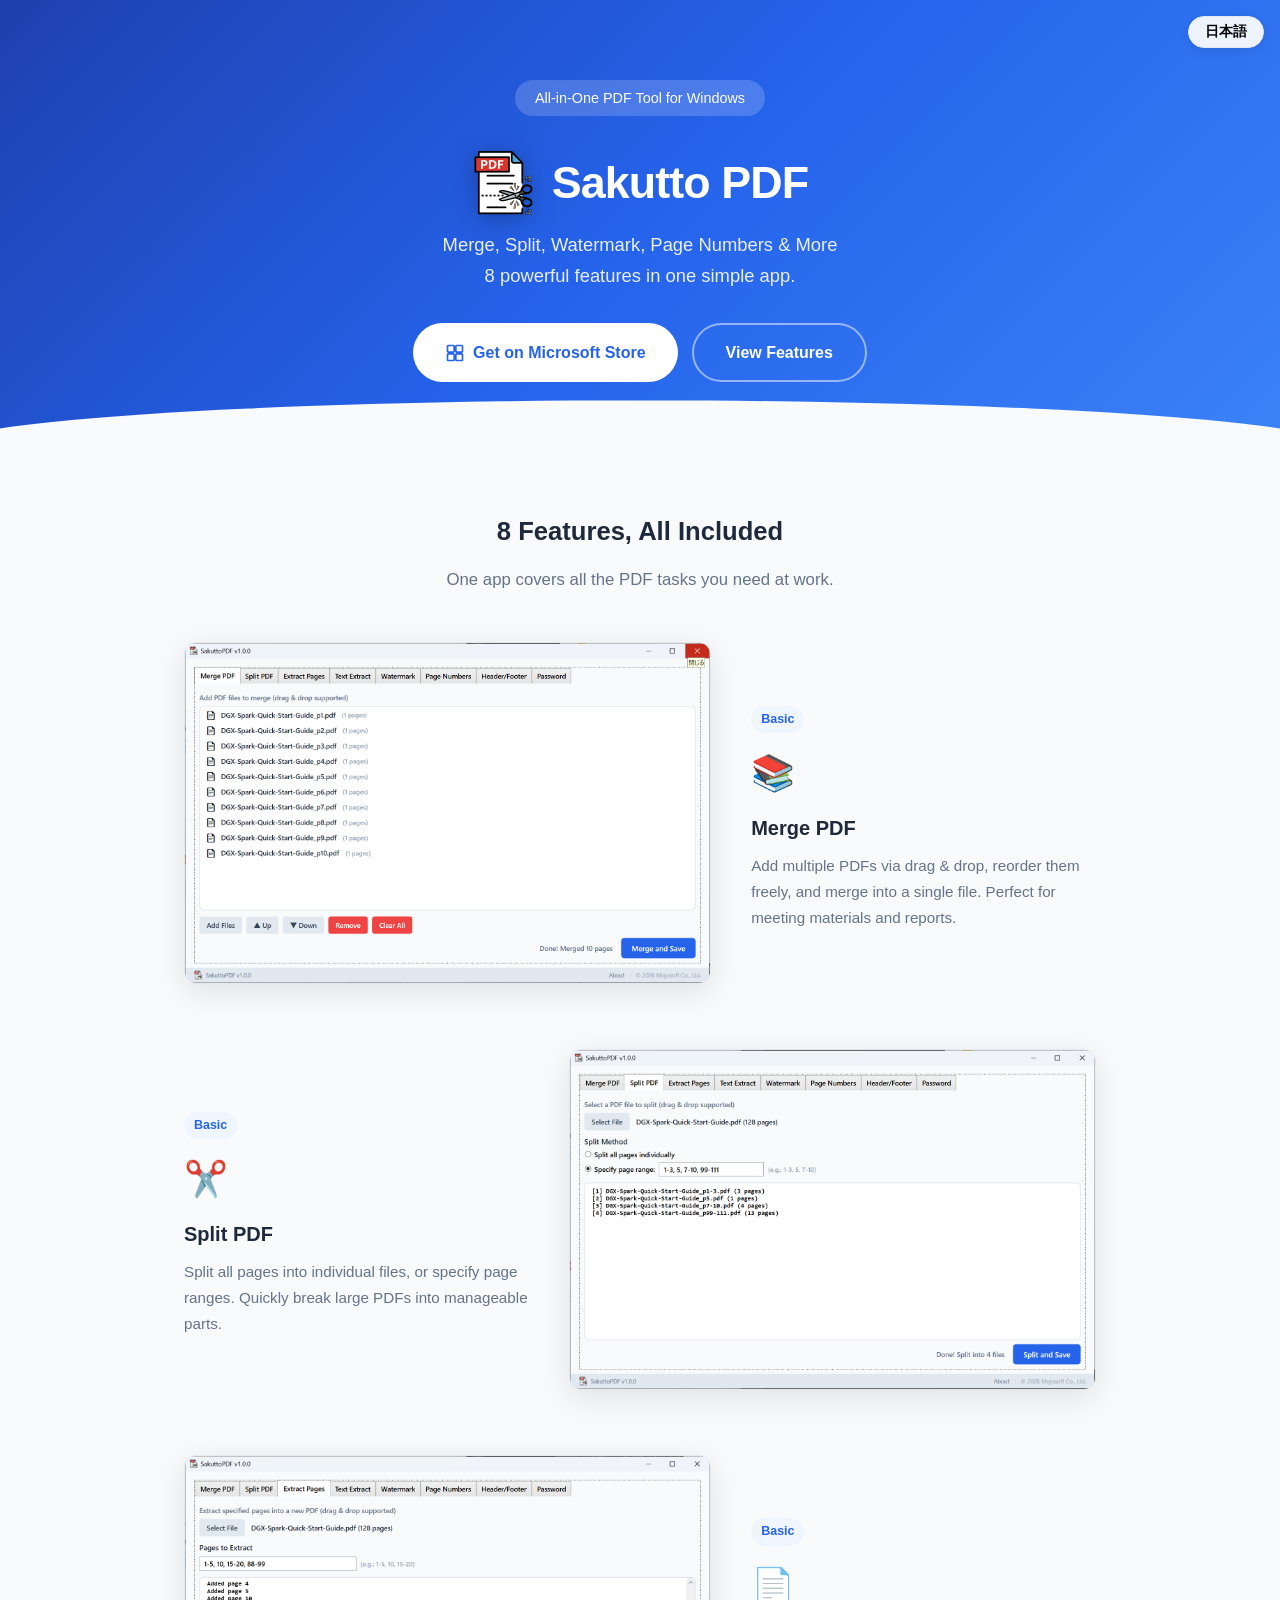
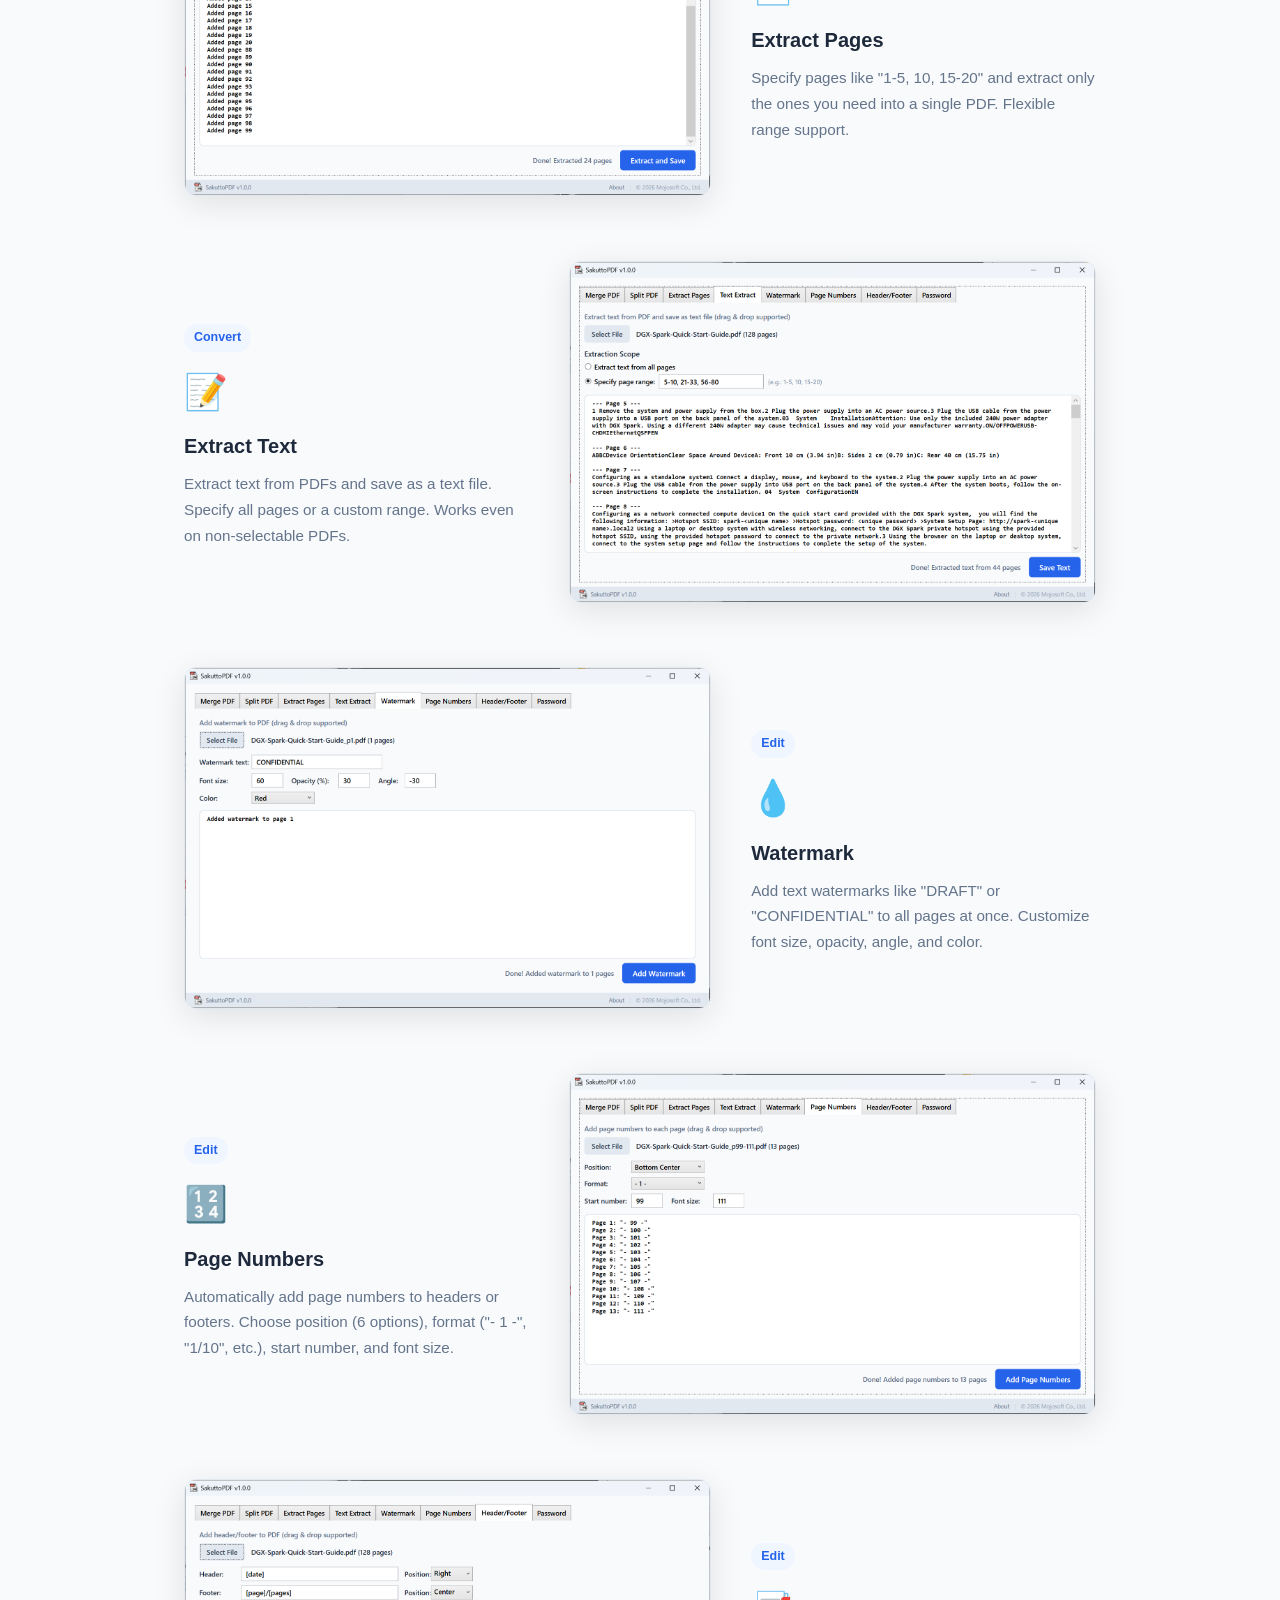
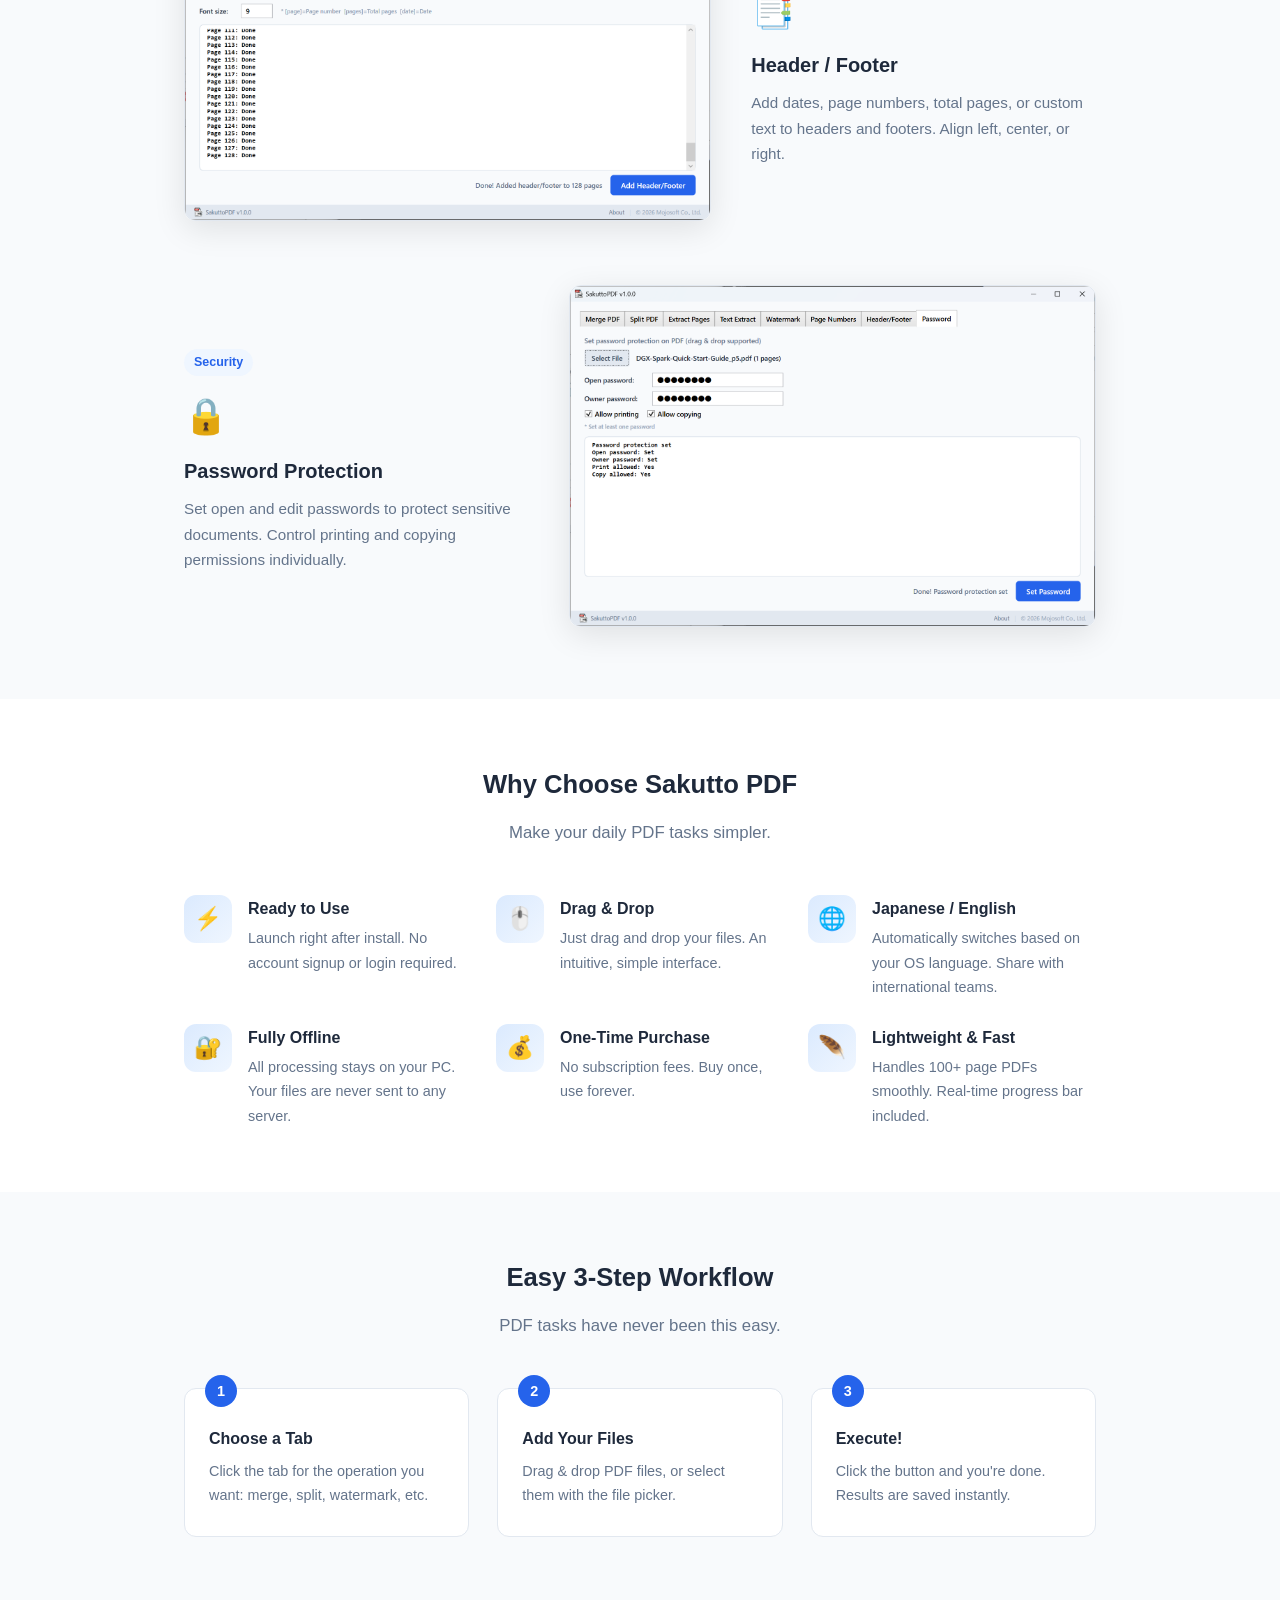
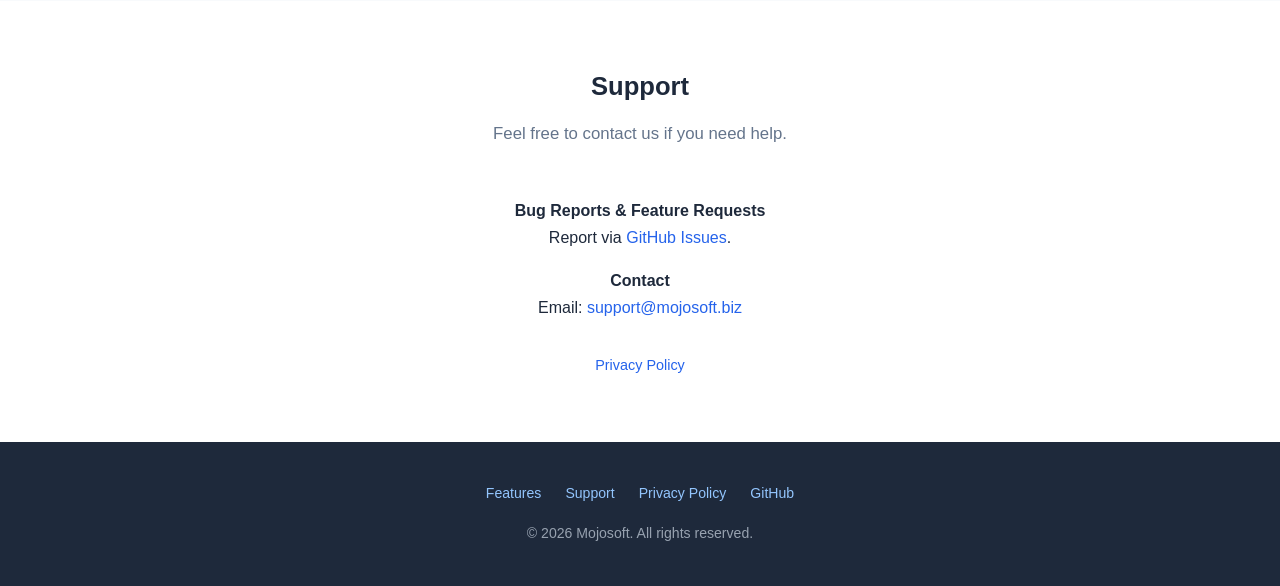
==== index.html @ 314b63b0 "Fix Microsoft Store URL to correct Store ID (9P1GW699TK0N) Old URL was using wrong Store ID (9PLHXDG" ====
<!DOCTYPE html>
<html lang="ja">
<head>
<meta charset="UTF-8">
<meta name="viewport" content="width=device-width, initial-scale=1.0">
<title>さくっとPDF - PDF結合・分割・透かし・ページ番号・テキスト化</title>
<meta name="description" content="PDFの結合・分割・抜き出し・テキスト抽出・透かし・ページ番号・ヘッダーフッター・パスワード保護。8つの機能をひとつに。Windows用PDF効率化ツール。">
<style>
*{margin:0;padding:0;box-sizing:border-box}
:root{--primary:#2563EB;--primary-dark:#1D4ED8;--accent:#F59E0B;--bg:#F8FAFC;--card:#FFFFFF;--text:#1E293B;--muted:#64748B;--border:#E2E8F0;--radius:12px}
body{font-family:"Segoe UI","Meiryo","Hiragino Sans",sans-serif;background:var(--bg);color:var(--text);line-height:1.7}
a{color:var(--primary);text-decoration:none}
a:hover{text-decoration:underline}

/* Language toggle */
.lang-toggle{position:fixed;top:16px;right:16px;z-index:1000;background:rgba(255,255,255,.92);border:1px solid var(--border);border-radius:999px;padding:6px 16px;font-size:.85rem;font-weight:600;cursor:pointer;box-shadow:0 2px 12px rgba(0,0,0,.1);transition:background .2s}
.lang-toggle:hover{background:#fff;box-shadow:0 4px 16px rgba(0,0,0,.15)}
[data-lang="ja"] .en,[data-lang="en"] .ja{display:none!important}

/* Hero */
.hero{background:linear-gradient(135deg,#1E40AF 0%,#2563EB 50%,#3B82F6 100%);color:#fff;padding:80px 24px 64px;text-align:center;position:relative;overflow:hidden}
.hero::after{content:"";position:absolute;bottom:-2px;left:0;right:0;height:48px;background:var(--bg);clip-path:ellipse(55% 100% at 50% 100%)}
.hero-title{display:flex;align-items:center;justify-content:center;gap:16px;margin-bottom:8px}
.hero-title img{width:64px;height:64px;filter:drop-shadow(0 4px 12px rgba(0,0,0,.25))}
.hero h1{font-size:2.8rem;font-weight:800;letter-spacing:-.02em;margin:0}
.hero .subtitle{font-size:1.15rem;opacity:.9;margin-bottom:32px;font-weight:400}
.hero .tagline{display:inline-block;background:rgba(255,255,255,.18);border-radius:999px;padding:6px 20px;font-size:.9rem;margin-bottom:28px;backdrop-filter:blur(4px)}
.cta-group{display:flex;gap:14px;justify-content:center;flex-wrap:wrap}
.btn{display:inline-flex;align-items:center;gap:8px;padding:14px 32px;border-radius:999px;font-size:1rem;font-weight:600;transition:transform .15s,box-shadow .15s;cursor:pointer;border:none}
.btn-primary{background:#fff;color:var(--primary)}
.btn-primary:hover{transform:translateY(-2px);box-shadow:0 8px 24px rgba(0,0,0,.18);text-decoration:none}
.btn-outline{background:transparent;color:#fff;border:2px solid rgba(255,255,255,.5)}
.btn-outline:hover{background:rgba(255,255,255,.12);text-decoration:none}

/* Container */
.container{max-width:960px;margin:0 auto;padding:0 24px}

/* Section */
.section{padding:64px 0}
.section-title{font-size:1.6rem;font-weight:700;text-align:center;margin-bottom:12px}
.section-desc{text-align:center;color:var(--muted);margin-bottom:48px;font-size:1.05rem}

/* Feature detail rows */
.feature-row{display:flex;gap:40px;align-items:center;margin-bottom:56px;flex-wrap:wrap}
.feature-row:last-child{margin-bottom:0}
.feature-row.reverse{flex-direction:row-reverse}
.feature-img{flex:1 1 55%;min-width:280px}
.feature-img img{width:100%;border-radius:var(--radius);box-shadow:0 8px 32px rgba(0,0,0,.10);border:1px solid var(--border);transition:transform .2s,box-shadow .2s}
.feature-img img:hover{transform:scale(1.02);box-shadow:0 12px 40px rgba(0,0,0,.15)}
.feature-info{flex:1 1 35%;min-width:220px}
.feature-info .feature-icon{font-size:2.2rem;margin-bottom:8px;display:block}
.feature-info h3{font-size:1.25rem;margin-bottom:8px;font-weight:700}
.feature-info p{font-size:.95rem;color:var(--muted);line-height:1.7}
.feature-info .feature-tag{display:inline-block;background:#EFF6FF;color:var(--primary);font-size:.78rem;font-weight:600;padding:3px 10px;border-radius:999px;margin-bottom:10px}

/* Points */
.points{display:grid;grid-template-columns:repeat(auto-fit,minmax(260px,1fr));gap:24px;margin-top:40px}
.point{display:flex;gap:16px;align-items:flex-start}
.point-icon{flex-shrink:0;width:48px;height:48px;border-radius:12px;background:linear-gradient(135deg,#DBEAFE,#EFF6FF);display:flex;align-items:center;justify-content:center;font-size:1.4rem}
.point h3{font-size:1rem;margin-bottom:4px}
.point p{font-size:.9rem;color:var(--muted)}

/* How to use */
.steps{display:grid;grid-template-columns:repeat(auto-fit,minmax(240px,1fr));gap:28px;counter-reset:step}
.step{background:var(--card);border:1px solid var(--border);border-radius:var(--radius);padding:28px 24px;position:relative}
.step::before{counter-increment:step;content:counter(step);position:absolute;top:-14px;left:20px;width:32px;height:32px;border-radius:50%;background:var(--primary);color:#fff;font-weight:700;font-size:.9rem;display:flex;align-items:center;justify-content:center}
.step h3{margin-top:8px;font-size:1rem;margin-bottom:6px}
.step p{font-size:.9rem;color:var(--muted)}

/* Footer */
footer{background:#1E293B;color:#CBD5E1;padding:40px 24px;text-align:center;font-size:.88rem}
footer a{color:#93C5FD}
footer .footer-links{margin-bottom:16px;display:flex;gap:24px;justify-content:center;flex-wrap:wrap}
footer .copyright{opacity:.7;margin-top:8px}

/* Responsive */
@media(max-width:700px){
  .hero h1{font-size:2rem}
  .hero .subtitle{font-size:1rem}
  .feature-row,.feature-row.reverse{flex-direction:column}
  .feature-img{min-width:100%}
  .feature-info{min-width:100%;text-align:center}
  .section{padding:48px 0}
  .feature-row{margin-bottom:40px}
}
</style>
</head>
<body data-lang="ja">

<!-- Language toggle -->
<button class="lang-toggle" onclick="toggleLang()">
  <span class="ja">EN</span>
  <span class="en">日本語</span>
</button>

<!-- Hero -->
<header class="hero">
  <div class="ja"><div class="tagline">Windows 用 PDF 効率化ツール</div></div>
  <div class="en"><div class="tagline">All-in-One PDF Tool for Windows</div></div>
  <div class="hero-title">
    <img src="logo.png" alt="Sakutto PDF icon">
    <h1><span class="ja">さくっとPDF</span><span class="en">Sakutto PDF</span></h1>
  </div>
  <p class="subtitle">
    <span class="ja">結合・分割・透かし・ページ番号・テキスト化<br>8つの機能をシンプルなひとつのアプリに。</span>
    <span class="en">Merge, Split, Watermark, Page Numbers &amp; More<br>8 powerful features in one simple app.</span>
  </p>
  <div class="cta-group">
    <a href="https://apps.microsoft.com/detail/9P1GW699TK0N" class="btn btn-primary">
      <svg width="20" height="20" viewBox="0 0 24 24" fill="none" stroke="currentColor" stroke-width="2"><rect x="3" y="3" width="8" height="8" rx="1"/><rect x="13" y="3" width="8" height="8" rx="1"/><rect x="3" y="13" width="8" height="8" rx="1"/><rect x="13" y="13" width="8" height="8" rx="1"/></svg>
      <span class="ja">Microsoft Store で入手</span><span class="en">Get on Microsoft Store</span>
    </a>
    <a href="#features" class="btn btn-outline">
      <span class="ja">機能を見る</span><span class="en">View Features</span>
    </a>
  </div>
</header>

<!-- Features -->
<section id="features" class="section">
  <div class="container">
    <h2 class="section-title"><span class="ja">8つの機能、ぜんぶ入り</span><span class="en">8 Features, All Included</span></h2>
    <p class="section-desc"><span class="ja">仕事で使うPDF操作を、このアプリひとつでカバーします。</span><span class="en">One app covers all the PDF tasks you need at work.</span></p>

    <!-- 1: Merge -->
    <div class="feature-row">
      <div class="feature-img">
        <img class="ja" src="ss1.png" alt="PDF結合の画面" loading="lazy">
        <img class="en" src="en1.png" alt="PDF Merge" loading="lazy">
      </div>
      <div class="feature-info">
        <span class="feature-tag ja">基本機能</span><span class="feature-tag en">Basic</span>
        <span class="feature-icon">📚</span>
        <h3><span class="ja">PDF結合</span><span class="en">Merge PDF</span></h3>
        <p><span class="ja">複数のPDFをドラッグ&amp;ドロップで追加し、好きな順番に並べ替えて1つのファイルに結合。会議資料や報告書のまとめに。</span><span class="en">Add multiple PDFs via drag &amp; drop, reorder them freely, and merge into a single file. Perfect for meeting materials and reports.</span></p>
      </div>
    </div>

    <!-- 2: Split -->
    <div class="feature-row reverse">
      <div class="feature-img">
        <img class="ja" src="ss2.png" alt="PDF分割の画面" loading="lazy">
        <img class="en" src="en2.png" alt="PDF Split" loading="lazy">
      </div>
      <div class="feature-info">
        <span class="feature-tag ja">基本機能</span><span class="feature-tag en">Basic</span>
        <span class="feature-icon">✂️</span>
        <h3><span class="ja">PDF分割</span><span class="en">Split PDF</span></h3>
        <p><span class="ja">全ページを個別ファイルに分割、またはページ範囲を指定して分割。大きなPDFを必要な単位でサクッと分けられます。</span><span class="en">Split all pages into individual files, or specify page ranges. Quickly break large PDFs into manageable parts.</span></p>
      </div>
    </div>

    <!-- 3: Extract Pages -->
    <div class="feature-row">
      <div class="feature-img">
        <img class="ja" src="ss3.png" alt="ページ抜き出しの画面" loading="lazy">
        <img class="en" src="en3.png" alt="Extract Pages" loading="lazy">
      </div>
      <div class="feature-info">
        <span class="feature-tag ja">基本機能</span><span class="feature-tag en">Basic</span>
        <span class="feature-icon">📄</span>
        <h3><span class="ja">ページ抜き出し</span><span class="en">Extract Pages</span></h3>
        <p><span class="ja">「1-5, 10, 15-20」のように必要なページだけを指定して、1つのPDFにまとめて抽出。柔軟な範囲指定に対応。</span><span class="en">Specify pages like "1-5, 10, 15-20" and extract only the ones you need into a single PDF. Flexible range support.</span></p>
      </div>
    </div>

    <!-- 4: Extract Text -->
    <div class="feature-row reverse">
      <div class="feature-img">
        <img class="ja" src="ss4.png" alt="テキスト抽出の画面" loading="lazy">
        <img class="en" src="en4.png" alt="Extract Text" loading="lazy">
      </div>
      <div class="feature-info">
        <span class="feature-tag ja">変換機能</span><span class="feature-tag en">Convert</span>
        <span class="feature-icon">📝</span>
        <h3><span class="ja">テキスト抽出</span><span class="en">Extract Text</span></h3>
        <p><span class="ja">PDFからテキストを一括抽出してテキストファイルに保存。全ページまたはページ範囲を指定可能。コピペできないPDFにも。</span><span class="en">Extract text from PDFs and save as a text file. Specify all pages or a custom range. Works even on non-selectable PDFs.</span></p>
      </div>
    </div>

    <!-- 5: Watermark -->
    <div class="feature-row">
      <div class="feature-img">
        <img class="ja" src="ss5.png" alt="透かし追加の画面" loading="lazy">
        <img class="en" src="en5.png" alt="Watermark" loading="lazy">
      </div>
      <div class="feature-info">
        <span class="feature-tag ja">編集機能</span><span class="feature-tag en">Edit</span>
        <span class="feature-icon">💧</span>
        <h3><span class="ja">透かし（ウォーターマーク）</span><span class="en">Watermark</span></h3>
        <p><span class="ja">「社外秘」「DRAFT」「CONFIDENTIAL」など、テキスト透かしを全ページに一括追加。文字サイズ・透明度・角度・色を自由にカスタマイズ。</span><span class="en">Add text watermarks like "DRAFT" or "CONFIDENTIAL" to all pages at once. Customize font size, opacity, angle, and color.</span></p>
      </div>
    </div>

    <!-- 6: Page Numbers -->
    <div class="feature-row reverse">
      <div class="feature-img">
        <img class="ja" src="ss6.png" alt="ページ番号追加の画面" loading="lazy">
        <img class="en" src="en6.png" alt="Page Numbers" loading="lazy">
      </div>
      <div class="feature-info">
        <span class="feature-tag ja">編集機能</span><span class="feature-tag en">Edit</span>
        <span class="feature-icon">🔢</span>
        <h3><span class="ja">ページ番号</span><span class="en">Page Numbers</span></h3>
        <p><span class="ja">ヘッダーやフッターにページ番号を自動追加。位置（6箇所）・書式（「- 1 -」「1/10」など）・開始番号・文字サイズを選べます。</span><span class="en">Automatically add page numbers to headers or footers. Choose position (6 options), format ("- 1 -", "1/10", etc.), start number, and font size.</span></p>
      </div>
    </div>

    <!-- 7: Header/Footer -->
    <div class="feature-row">
      <div class="feature-img">
        <img class="ja" src="ss7.png" alt="ヘッダー/フッターの画面" loading="lazy">
        <img class="en" src="en7.png" alt="Header/Footer" loading="lazy">
      </div>
      <div class="feature-info">
        <span class="feature-tag ja">編集機能</span><span class="feature-tag en">Edit</span>
        <span class="feature-icon">📑</span>
        <h3><span class="ja">ヘッダー/フッター</span><span class="en">Header / Footer</span></h3>
        <p><span class="ja">日付・ページ番号・総ページ数・任意テキストをヘッダーやフッターに自由に追加。配置も左/中央/右から選択できます。</span><span class="en">Add dates, page numbers, total pages, or custom text to headers and footers. Align left, center, or right.</span></p>
      </div>
    </div>

    <!-- 8: Password -->
    <div class="feature-row reverse">
      <div class="feature-img">
        <img class="ja" src="ss8.png" alt="パスワード保護の画面" loading="lazy">
        <img class="en" src="en8.png" alt="Password Protection" loading="lazy">
      </div>
      <div class="feature-info">
        <span class="feature-tag ja">セキュリティ</span><span class="feature-tag en">Security</span>
        <span class="feature-icon">🔒</span>
        <h3><span class="ja">パスワード保護</span><span class="en">Password Protection</span></h3>
        <p><span class="ja">閲覧パスワード・編集パスワードを設定して機密文書を保護。印刷やコピーの許可/禁止も個別に設定可能。</span><span class="en">Set open and edit passwords to protect sensitive documents. Control printing and copying permissions individually.</span></p>
      </div>
    </div>
  </div>
</section>

<!-- Why -->
<section class="section" style="background:#fff">
  <div class="container">
    <h2 class="section-title"><span class="ja">選ばれる理由</span><span class="en">Why Choose Sakutto PDF</span></h2>
    <p class="section-desc"><span class="ja">日常のPDF作業を、もっとシンプルに。</span><span class="en">Make your daily PDF tasks simpler.</span></p>
    <div class="points">
      <div class="point">
        <div class="point-icon">⚡</div>
        <div>
          <h3><span class="ja">すぐ使える</span><span class="en">Ready to Use</span></h3>
          <p><span class="ja">インストールしたらすぐ起動。アカウント登録もログインも不要です。</span><span class="en">Launch right after install. No account signup or login required.</span></p>
        </div>
      </div>
      <div class="point">
        <div class="point-icon">🖱️</div>
        <div>
          <h3><span class="ja">ドラッグ&amp;ドロップ</span><span class="en">Drag &amp; Drop</span></h3>
          <p><span class="ja">ファイルをドラッグ&amp;ドロップするだけ。直感的に使えるシンプルなUI。</span><span class="en">Just drag and drop your files. An intuitive, simple interface.</span></p>
        </div>
      </div>
      <div class="point">
        <div class="point-icon">🌐</div>
        <div>
          <h3><span class="ja">日本語/英語対応</span><span class="en">Japanese / English</span></h3>
          <p><span class="ja">OSの言語設定に合わせて自動で切り替わります。海外のチームとも共有OK。</span><span class="en">Automatically switches based on your OS language. Share with international teams.</span></p>
        </div>
      </div>
      <div class="point">
        <div class="point-icon">🔐</div>
        <div>
          <h3><span class="ja">完全オフライン</span><span class="en">Fully Offline</span></h3>
          <p><span class="ja">すべての処理はPC上で完結。ファイルが外部に送信されることはありません。</span><span class="en">All processing stays on your PC. Your files are never sent to any server.</span></p>
        </div>
      </div>
      <div class="point">
        <div class="point-icon">💰</div>
        <div>
          <h3><span class="ja">買い切り</span><span class="en">One-Time Purchase</span></h3>
          <p><span class="ja">月額課金なし。一度購入すればずっと使えます。</span><span class="en">No subscription fees. Buy once, use forever.</span></p>
        </div>
      </div>
      <div class="point">
        <div class="point-icon">🪶</div>
        <div>
          <h3><span class="ja">軽量&amp;高速</span><span class="en">Lightweight &amp; Fast</span></h3>
          <p><span class="ja">100ページ超のPDFもサクサク処理。進捗バーでリアルタイムに確認。</span><span class="en">Handles 100+ page PDFs smoothly. Real-time progress bar included.</span></p>
        </div>
      </div>
    </div>
  </div>
</section>

<!-- How to use -->
<section class="section">
  <div class="container">
    <h2 class="section-title"><span class="ja">使い方はかんたん 3ステップ</span><span class="en">Easy 3-Step Workflow</span></h2>
    <p class="section-desc"><span class="ja">PDF操作がこんなにラクになります。</span><span class="en">PDF tasks have never been this easy.</span></p>
    <div class="steps">
      <div class="step">
        <h3><span class="ja">タブを選ぶ</span><span class="en">Choose a Tab</span></h3>
        <p><span class="ja">結合・分割・透かしなど、やりたい操作のタブをクリック。</span><span class="en">Click the tab for the operation you want: merge, split, watermark, etc.</span></p>
      </div>
      <div class="step">
        <h3><span class="ja">ファイルを入れる</span><span class="en">Add Your Files</span></h3>
        <p><span class="ja">PDFファイルをドラッグ&amp;ドロップ、またはボタンで選択。</span><span class="en">Drag &amp; drop PDF files, or select them with the file picker.</span></p>
      </div>
      <div class="step">
        <h3><span class="ja">実行！</span><span class="en">Execute!</span></h3>
        <p><span class="ja">ボタンをクリックするだけ。処理結果はすぐに保存されます。</span><span class="en">Click the button and you're done. Results are saved instantly.</span></p>
      </div>
    </div>
  </div>
</section>

<!-- Support -->
<section id="support" class="section" style="background:#fff">
  <div class="container">
    <h2 class="section-title"><span class="ja">サポート</span><span class="en">Support</span></h2>
    <p class="section-desc"><span class="ja">お困りの際はお気軽にお問い合わせください。</span><span class="en">Feel free to contact us if you need help.</span></p>
    <div style="max-width:560px;margin:0 auto;text-align:center">
      <p style="margin-bottom:16px">
        <strong><span class="ja">不具合の報告・機能のリクエスト</span><span class="en">Bug Reports &amp; Feature Requests</span></strong><br>
        <span class="ja"><a href="https://github.com/mojosoftjp/sakutto-pdf/issues">GitHub Issues</a> からご報告いただけます。</span>
        <span class="en">Report via <a href="https://github.com/mojosoftjp/sakutto-pdf/issues">GitHub Issues</a>.</span>
      </p>
      <p style="margin-bottom:16px">
        <strong><span class="ja">お問い合わせ</span><span class="en">Contact</span></strong><br>
        Email: <a href="mailto:support@mojosoft.biz">support@mojosoft.biz</a>
      </p>
      <p style="color:var(--muted);font-size:.9rem;margin-top:32px">
        <a href="privacy.html"><span class="ja">プライバシーポリシー</span><span class="en">Privacy Policy</span></a>
      </p>
    </div>
  </div>
</section>

<!-- Footer -->
<footer>
  <div class="footer-links">
    <a href="#features"><span class="ja">機能</span><span class="en">Features</span></a>
    <a href="#support"><span class="ja">サポート</span><span class="en">Support</span></a>
    <a href="privacy.html"><span class="ja">プライバシーポリシー</span><span class="en">Privacy Policy</span></a>
    <a href="https://github.com/mojosoftjp/sakutto-pdf">GitHub</a>
  </div>
  <div class="copyright">&copy; 2026 Mojosoft. All rights reserved.</div>
</footer>

<script>
function setLang(lang) {
  document.body.setAttribute('data-lang', lang);
  document.documentElement.lang = lang === 'ja' ? 'ja' : 'en';
  document.title = lang === 'ja'
    ? 'さくっとPDF - PDF結合・分割・透かし・ページ番号・テキスト化'
    : 'Sakutto PDF - Merge, Split, Watermark, Page Numbers & More';
  localStorage.setItem('sakutto-lang', lang);
}
function toggleLang() {
  var cur = document.body.getAttribute('data-lang');
  setLang(cur === 'ja' ? 'en' : 'ja');
}
(function() {
  var saved = localStorage.getItem('sakutto-lang');
  if (saved) { setLang(saved); return; }
  var browserLang = (navigator.language || navigator.userLanguage || '').toLowerCase();
  setLang(browserLang.startsWith('ja') ? 'ja' : 'en');
})();
</script>

</body>
</html>
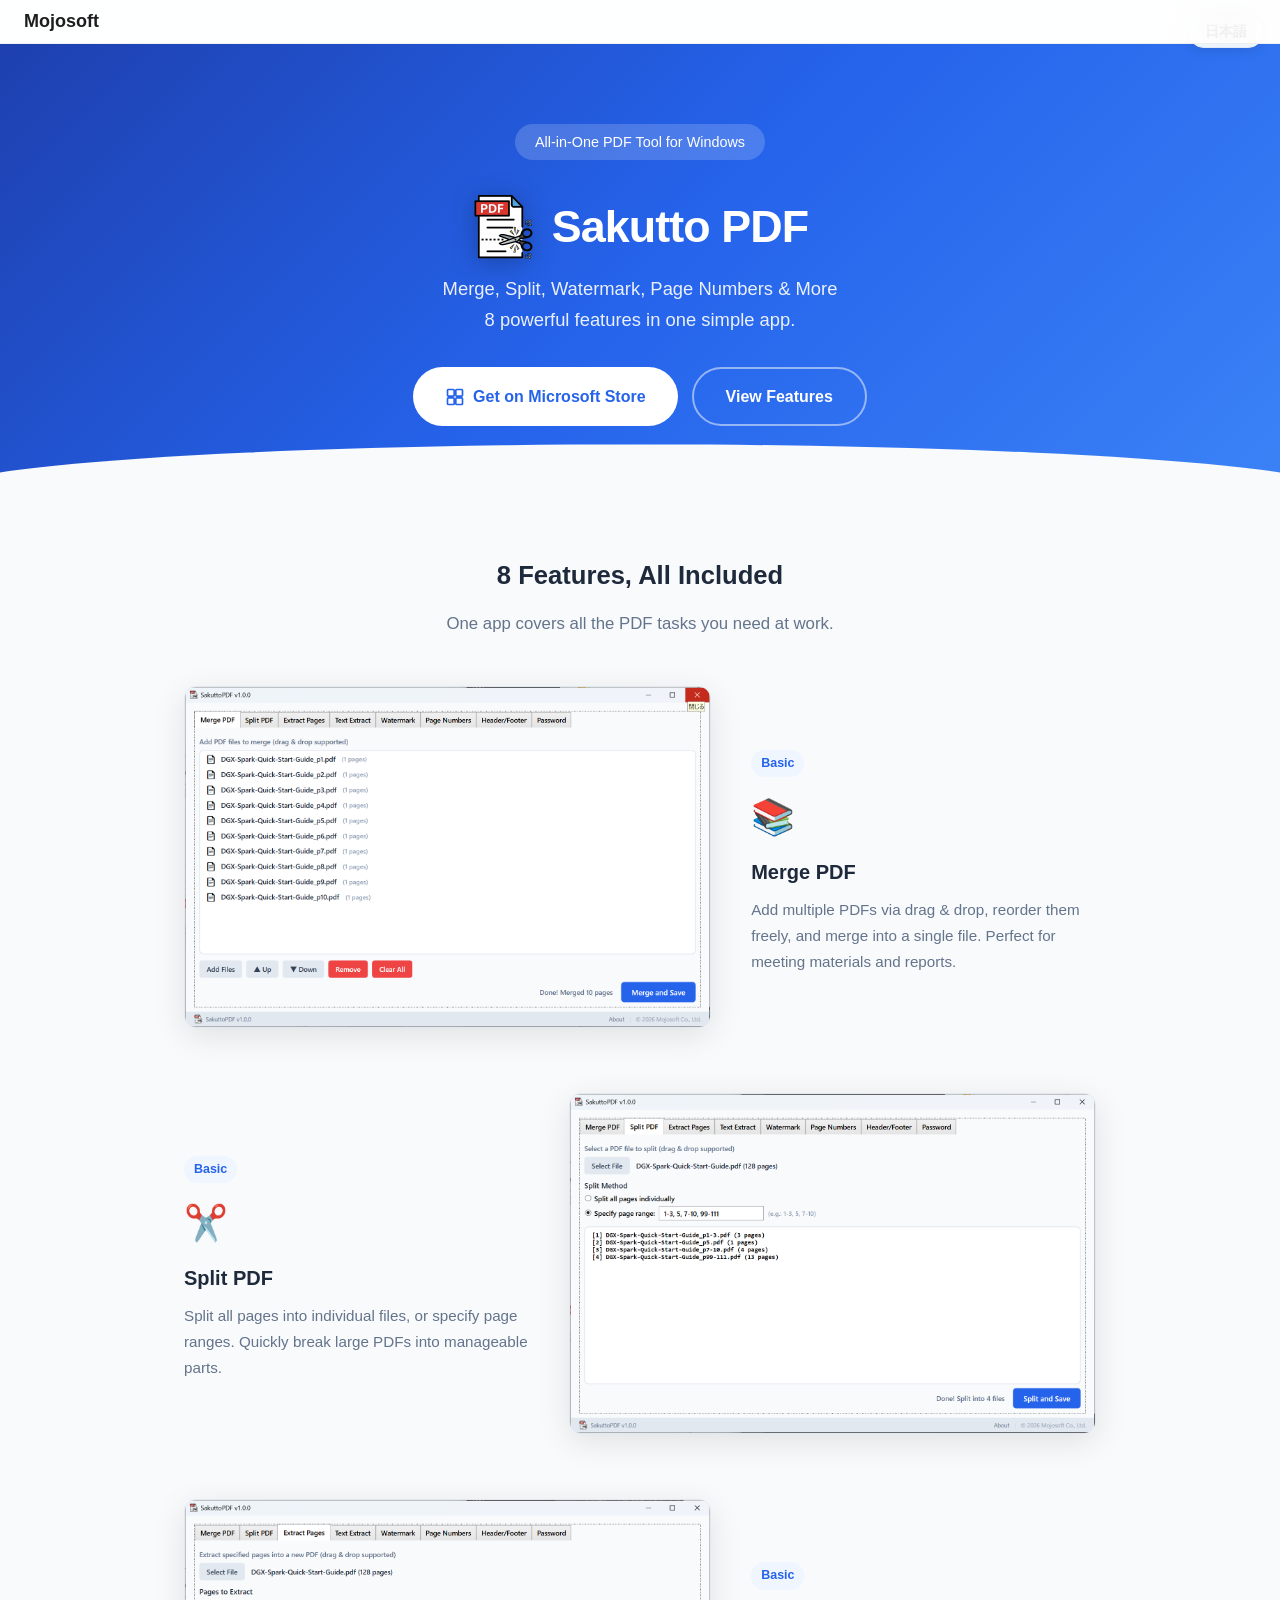
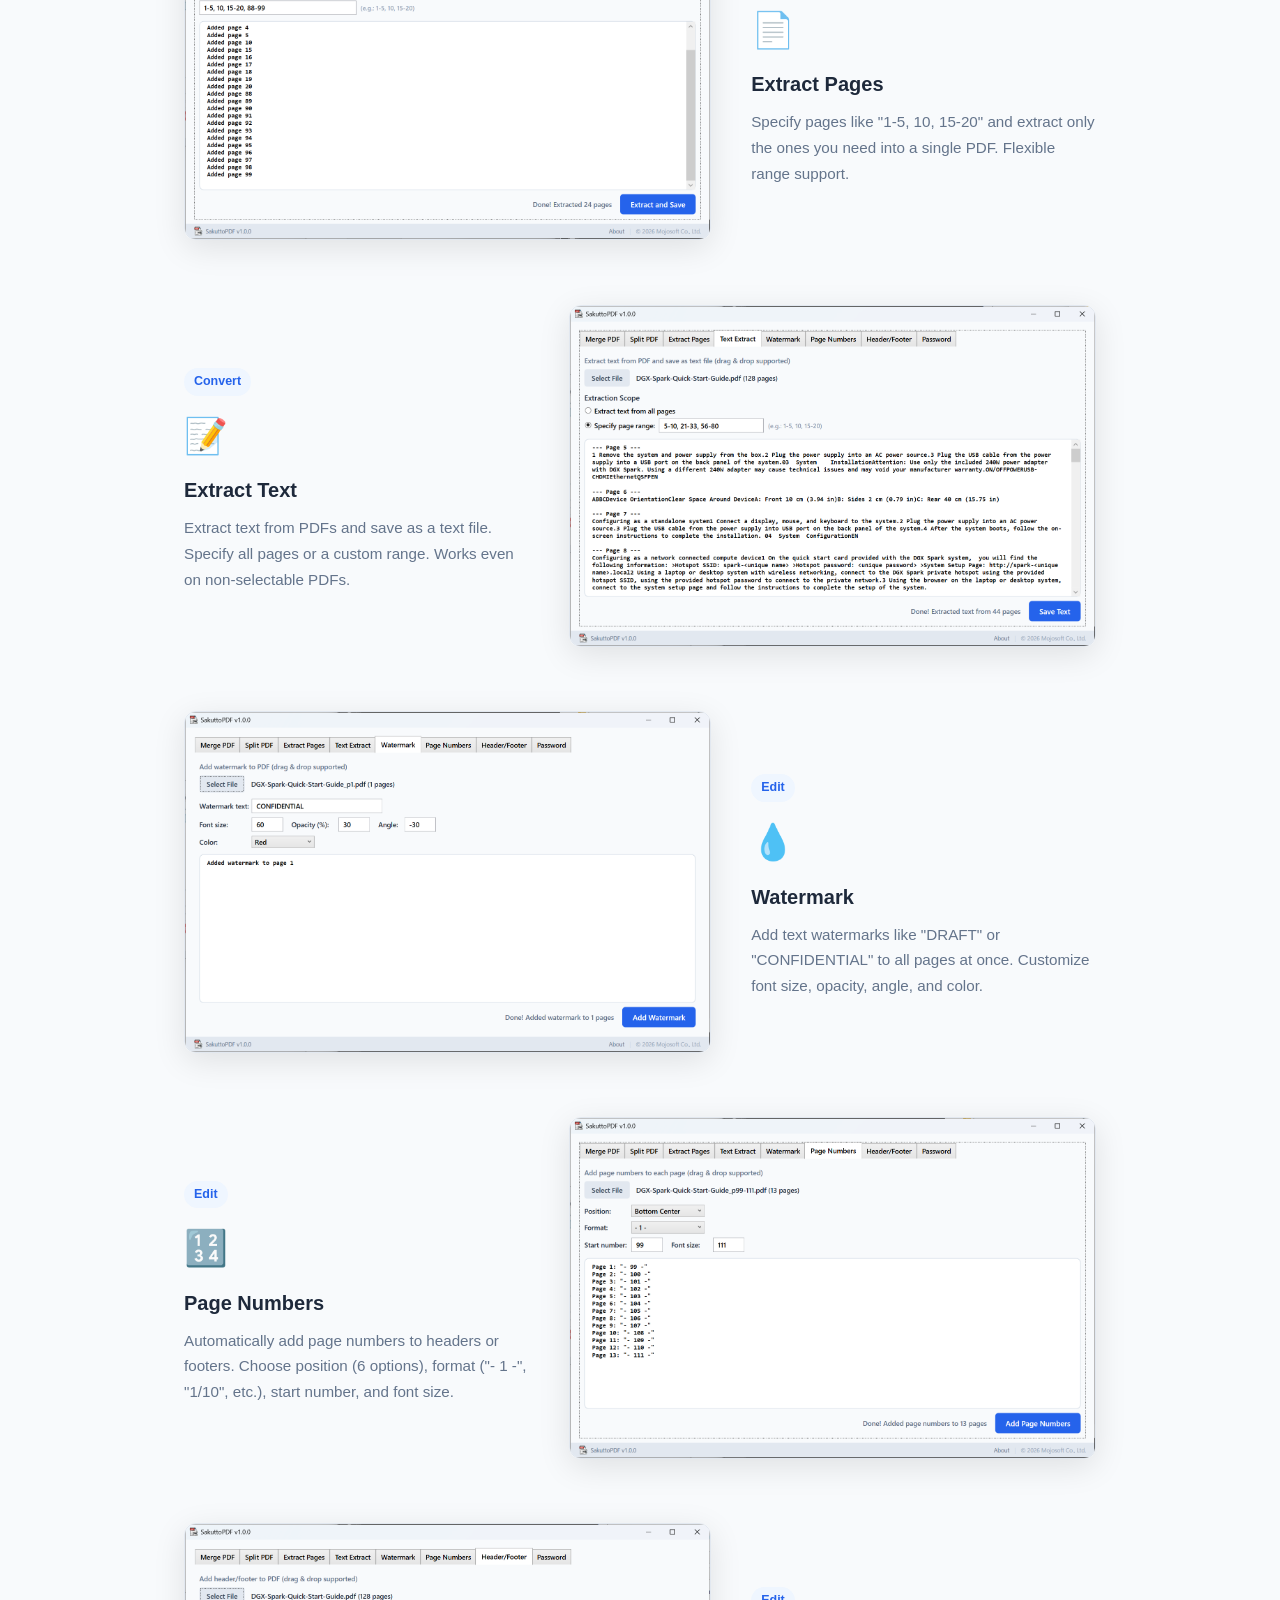
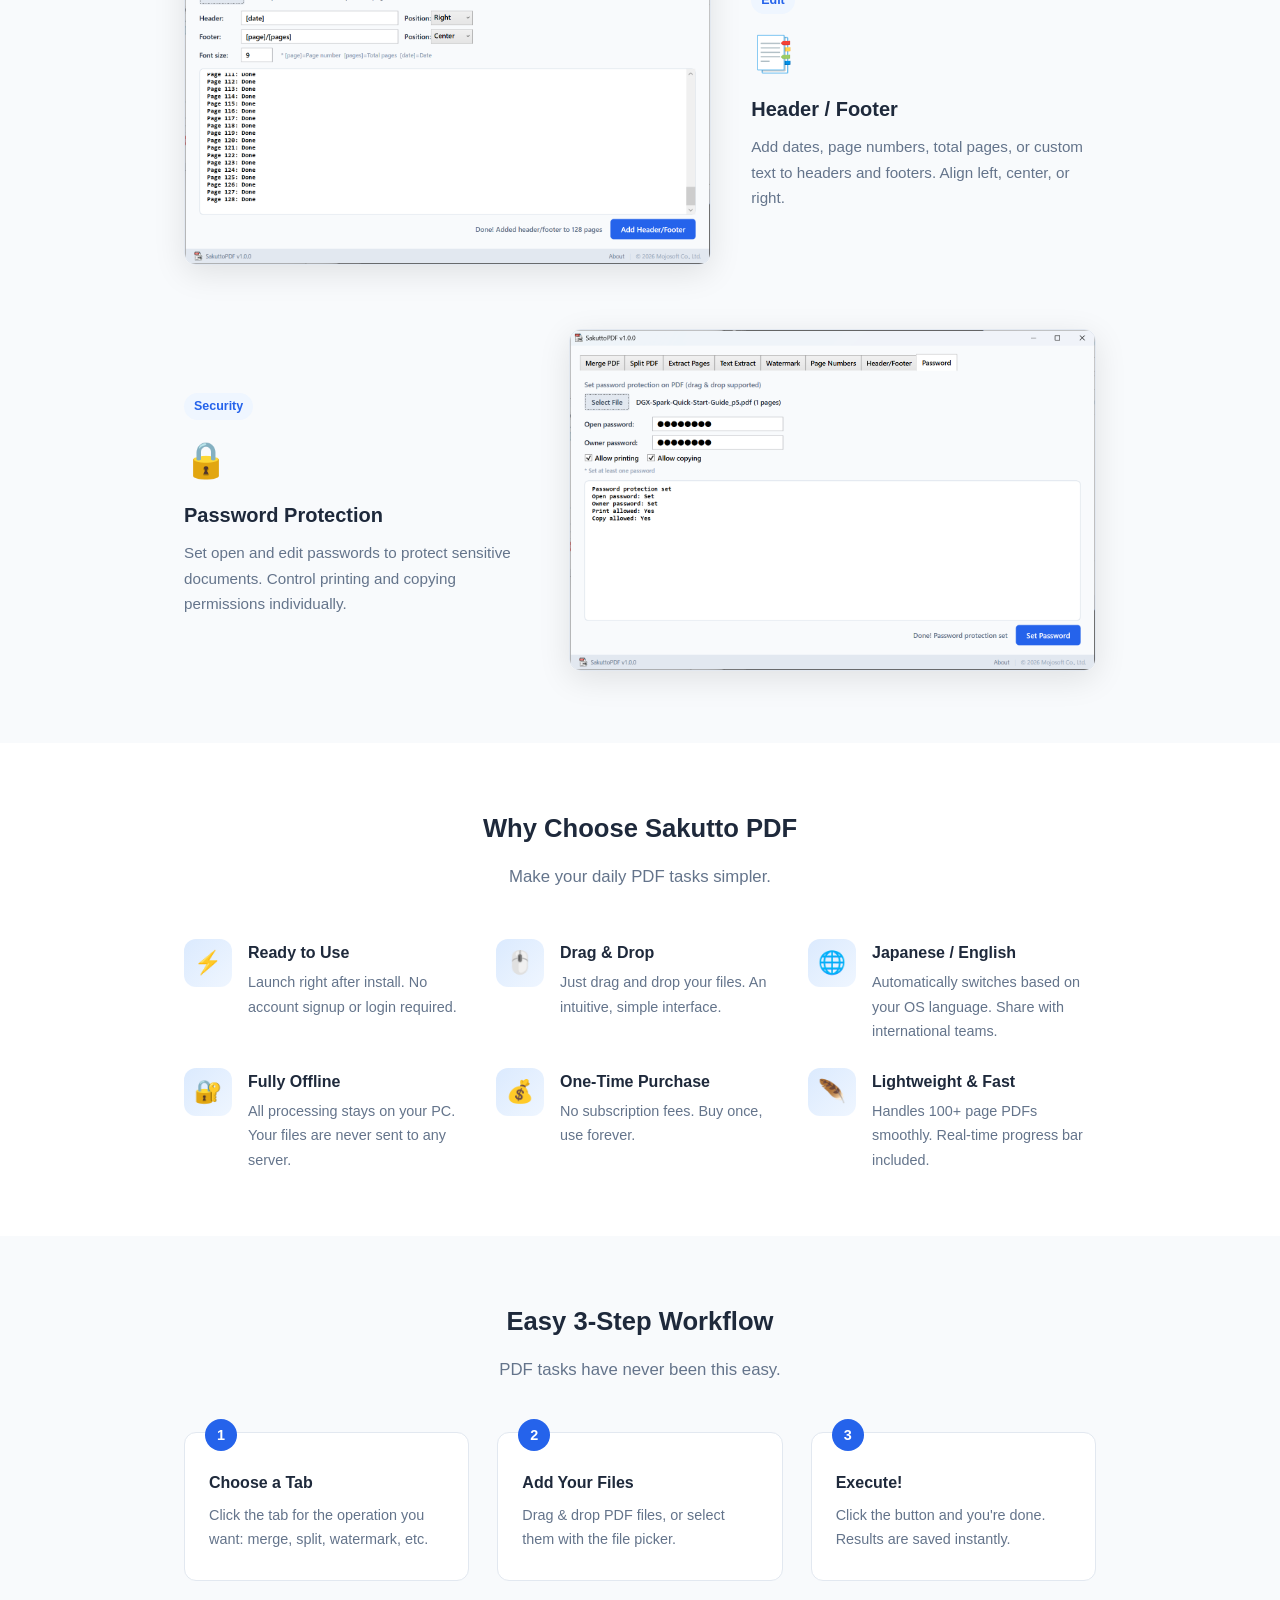
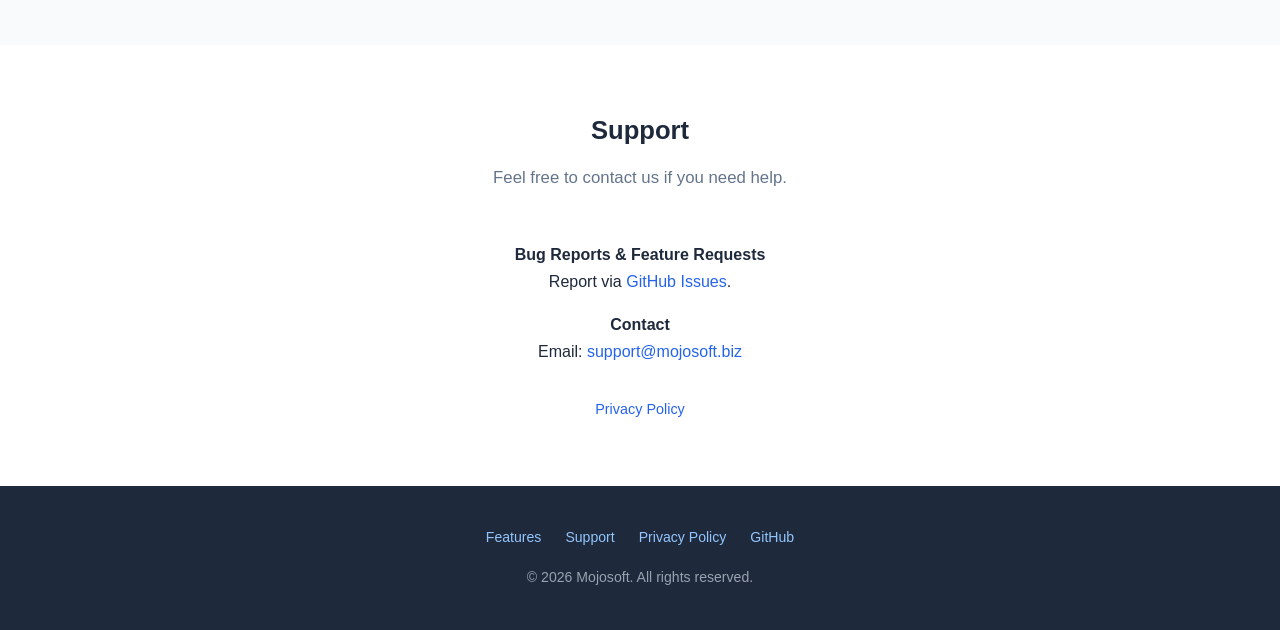
==== commit d559ae5e: "Add Mojosoft header navigation bar Co-Authored-By: Claude Opus 4.6 <noreply@anthropic.com>" ====
--- a/index.html
+++ b/index.html
@@ -86,6 +86,12 @@
 </style>
 </head>
 <body data-lang="ja">
+
+<!-- Mojosoft Header -->
+<nav style="position:fixed;top:0;left:0;right:0;z-index:9999;background:rgba(255,255,255,.85);backdrop-filter:saturate(180%) blur(20px);-webkit-backdrop-filter:saturate(180%) blur(20px);border-bottom:1px solid rgba(0,0,0,.06);height:44px;display:flex;align-items:center;padding:0 24px;">
+  <a href="https://mojosoft.biz/" style="font-size:18px;font-weight:700;color:#1D1D1F;text-decoration:none;font-family:'Noto Sans JP',sans-serif;">Mojosoft</a>
+</nav>
+<div style="height:44px;"></div>
 
 <!-- Language toggle -->
 <button class="lang-toggle" onclick="toggleLang()">
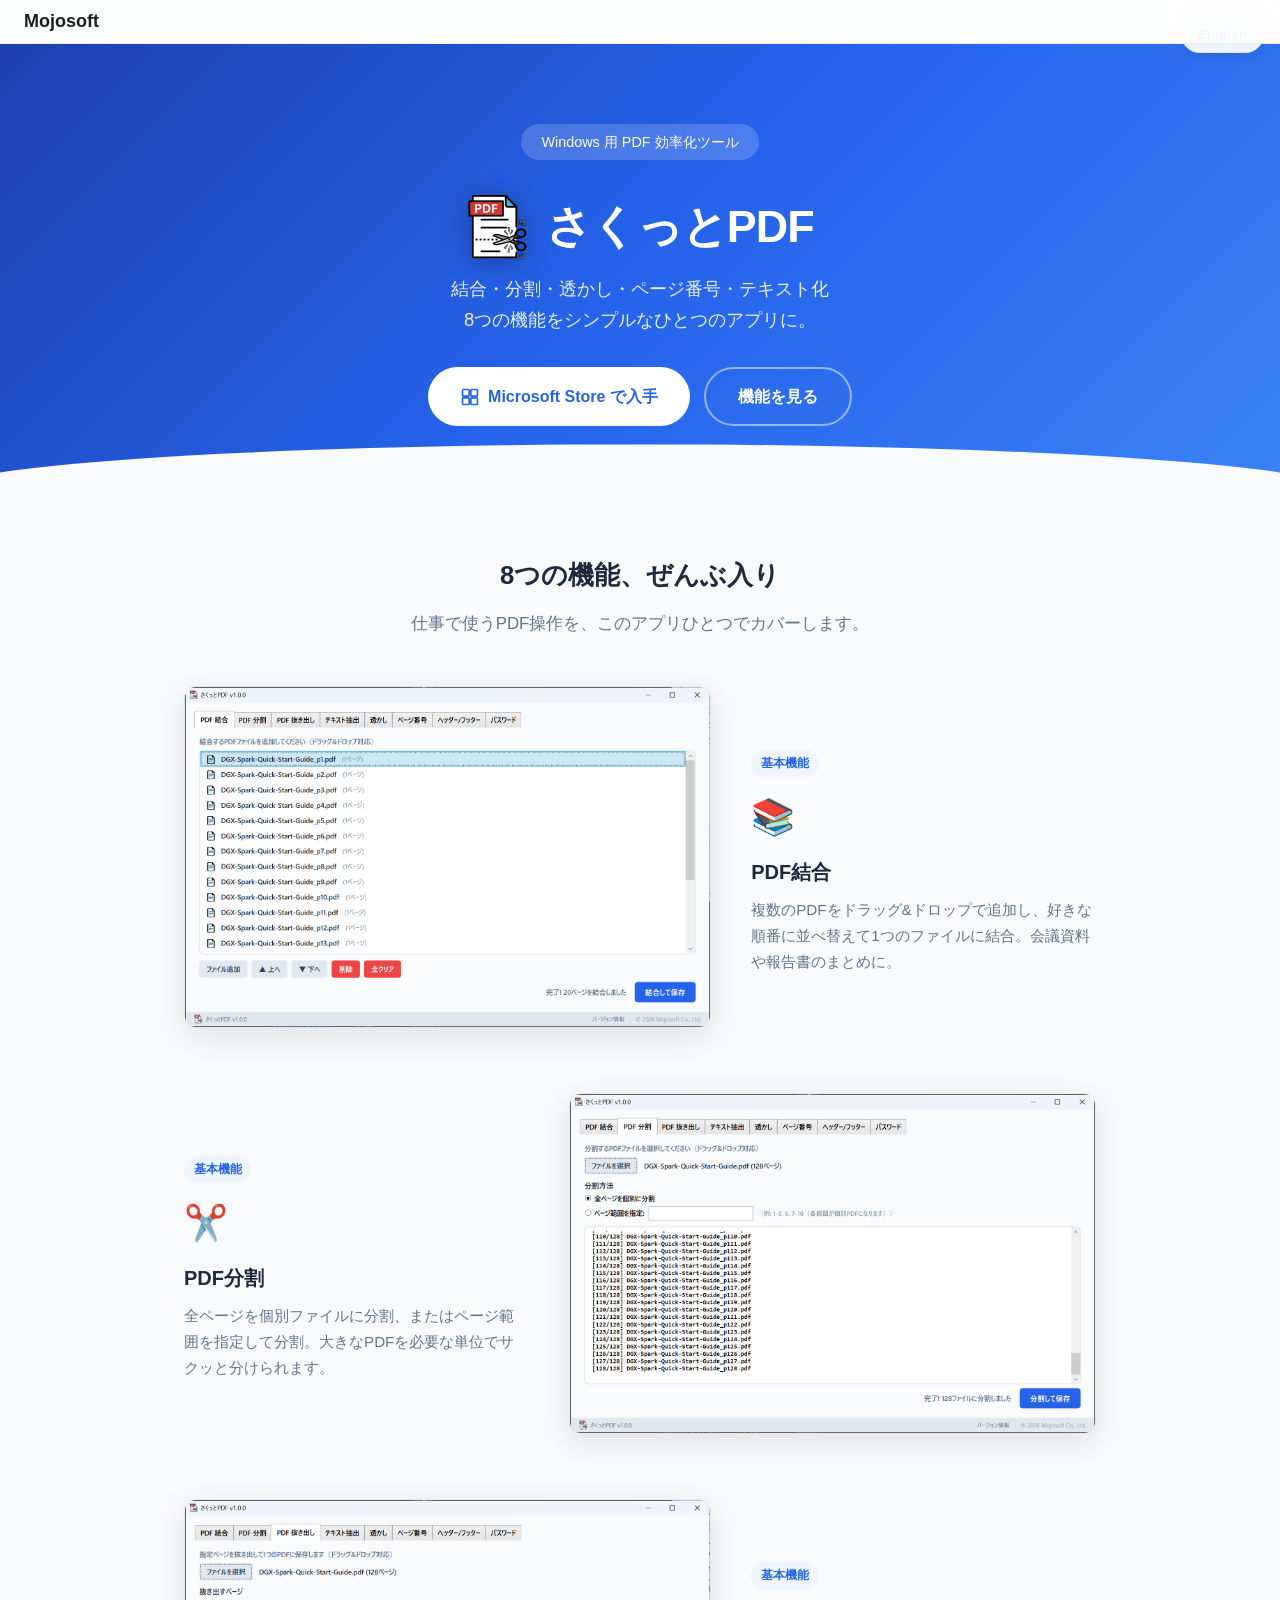
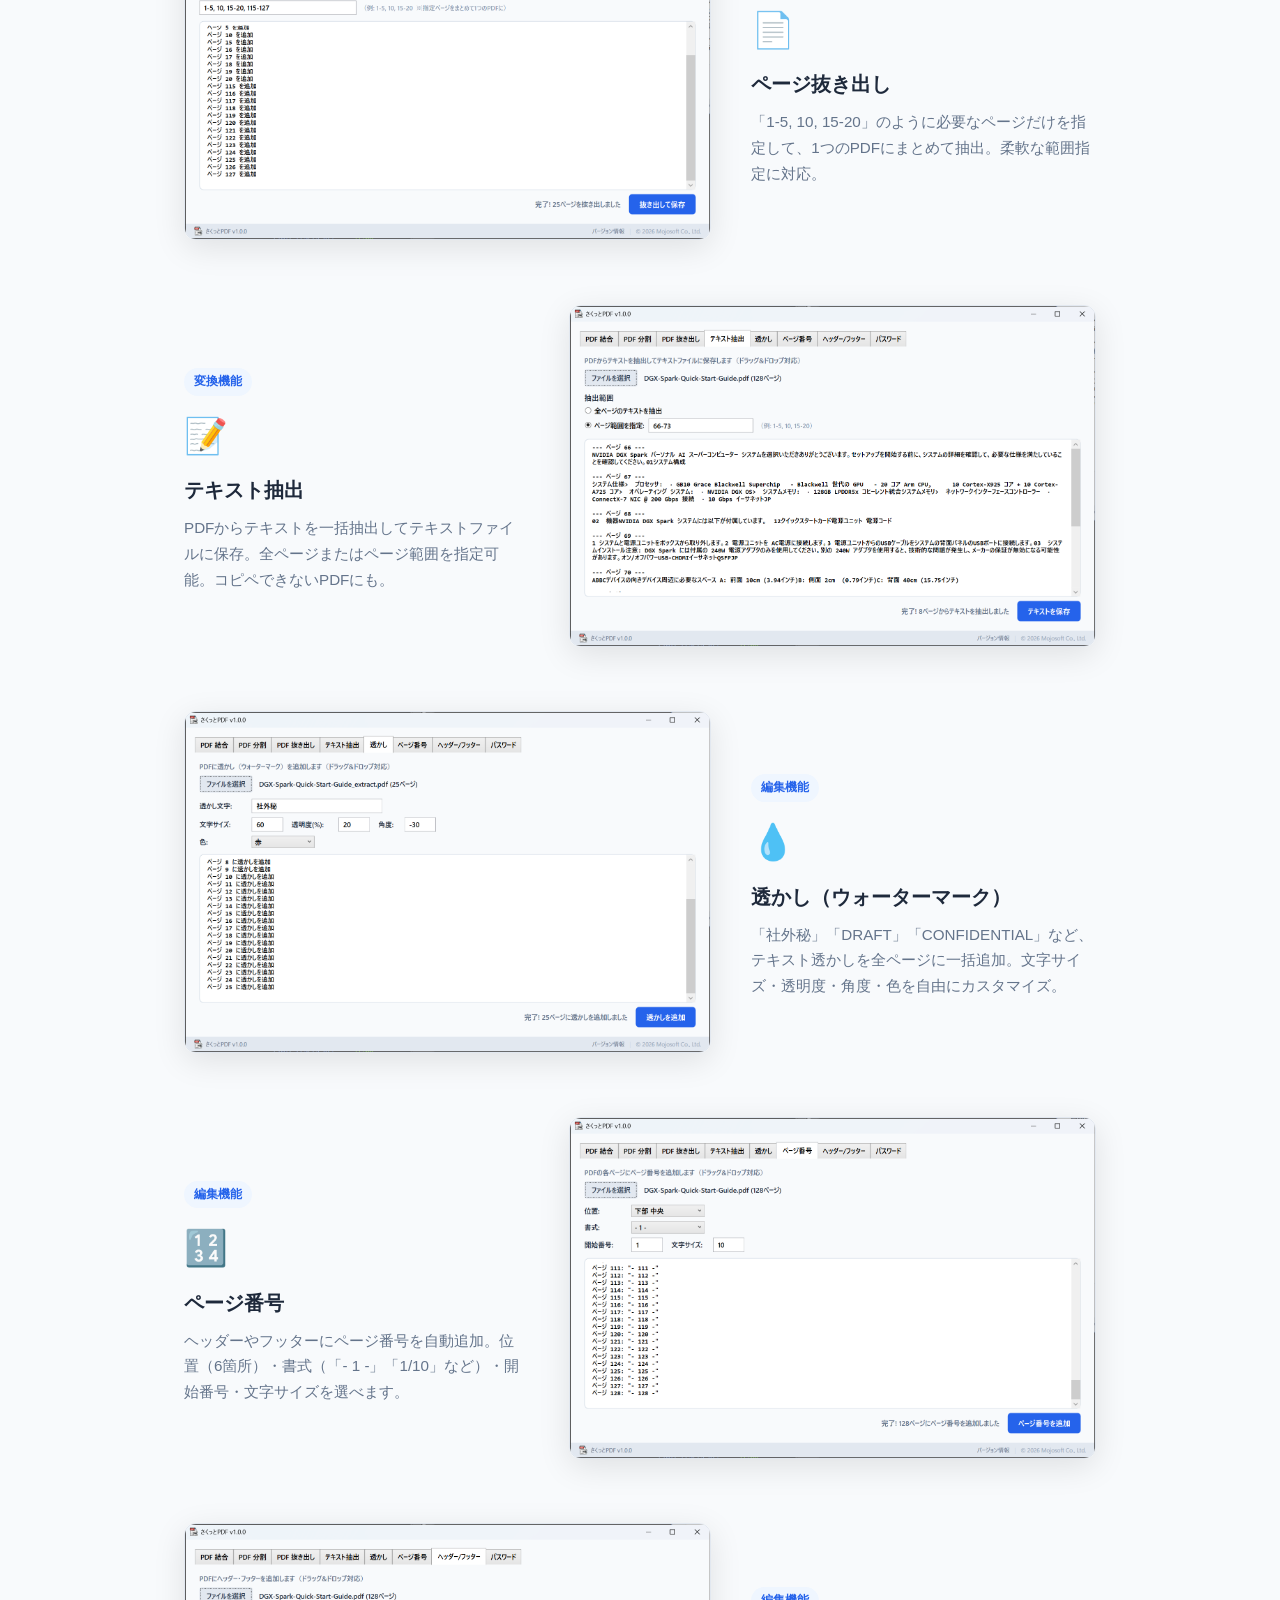
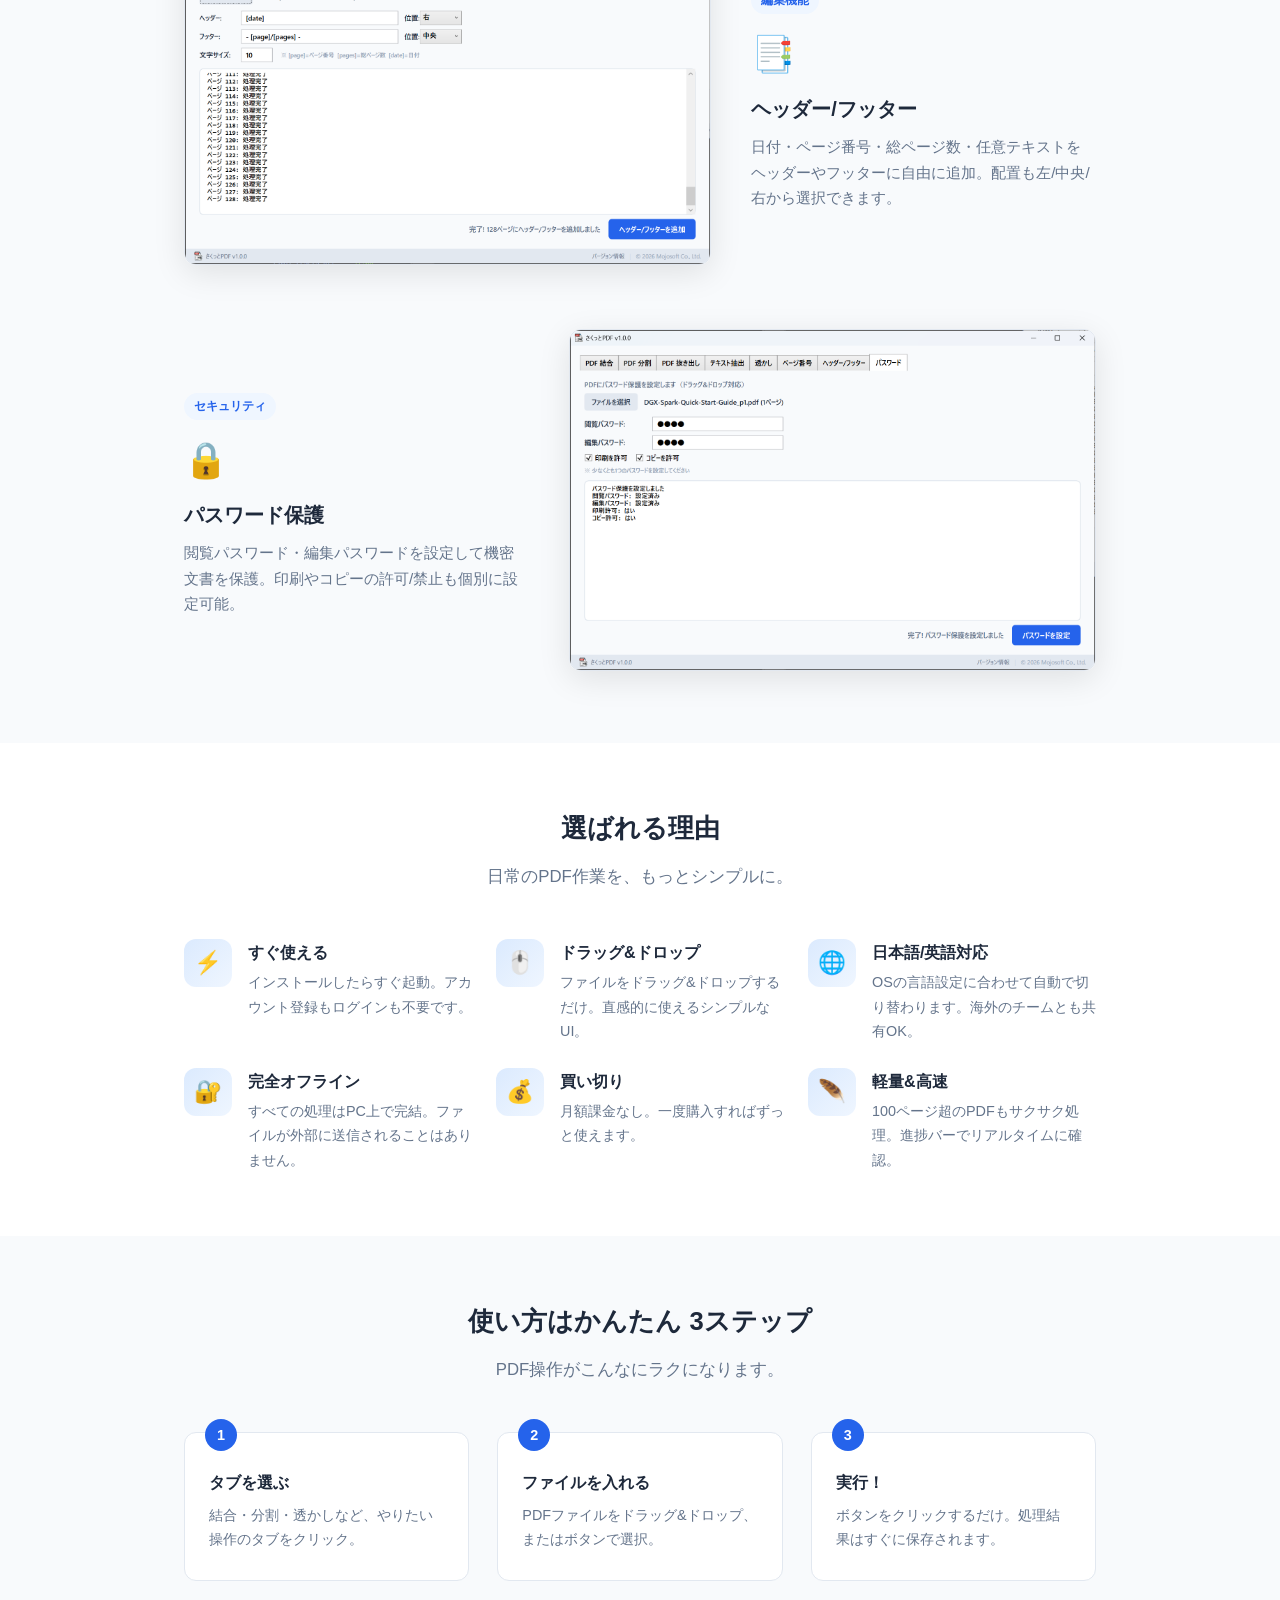
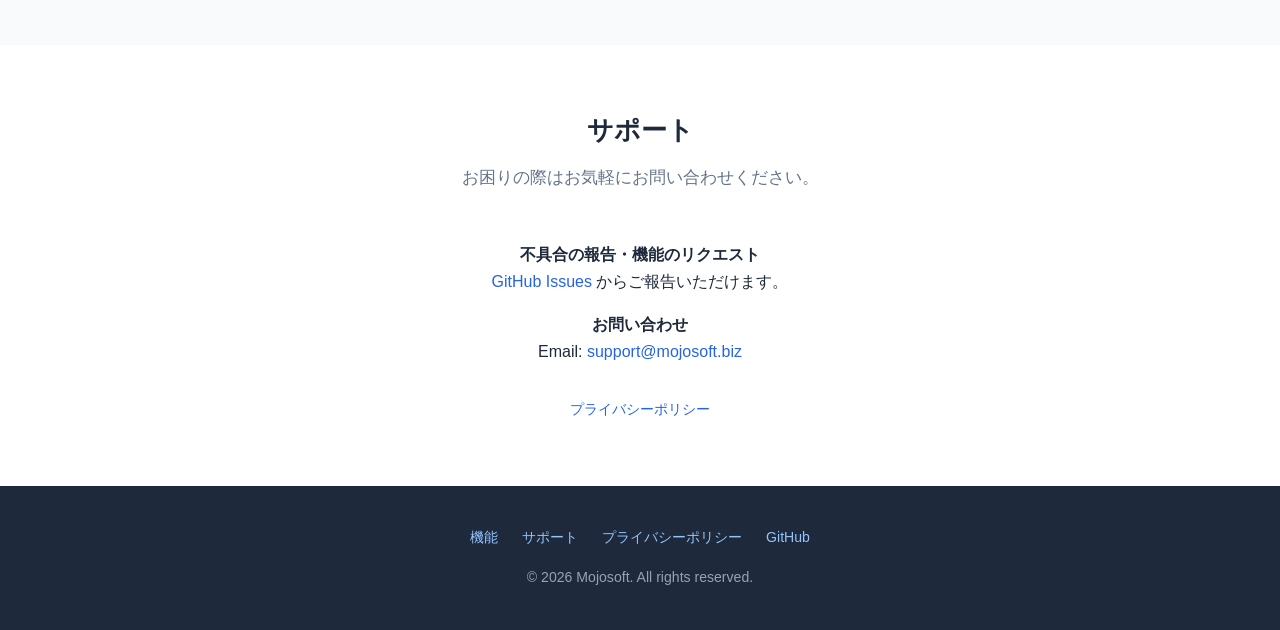
==== commit 3645a445: "Restore original images and presentation; retain SEO metadata" ====
--- a/index.html
+++ b/index.html
@@ -1,10 +1,10 @@
 <!DOCTYPE html>
-<html lang="ja">
+<html lang="ja" class="lang-ja">
 <head>
 <meta charset="UTF-8">
 <meta name="viewport" content="width=device-width, initial-scale=1.0">
-<title>さくっとPDF - PDF結合・分割・透かし・ページ番号・テキスト化</title>
-<meta name="description" content="PDFの結合・分割・抜き出し・テキスト抽出・透かし・ページ番号・ヘッダーフッター・パスワード保護。8つの機能をひとつに。Windows用PDF効率化ツール。">
+<title>さくっとPDF｜PDF結合・分割・透かし・ページ番号のWindowsソフト</title>
+<meta name="description" content="PDFの結合・分割・ページ抽出・テキスト抽出・透かし・ページ番号・ヘッダーフッター・パスワード保護に対応。日常のPDF作業を8つの機能でまとめて処理するWindows用ソフト。Microsoft Storeで購入できます。">
 <style>
 *{margin:0;padding:0;box-sizing:border-box}
 :root{--primary:#2563EB;--primary-dark:#1D4ED8;--accent:#F59E0B;--bg:#F8FAFC;--card:#FFFFFF;--text:#1E293B;--muted:#64748B;--border:#E2E8F0;--radius:12px}
@@ -84,6 +84,81 @@
   .feature-row{margin-bottom:40px}
 }
 </style>
+  <link rel="canonical" href="https://mojosoftjp.github.io/sakutto-pdf/">
+  <link rel="alternate" href="https://mojosoftjp.github.io/sakutto-pdf/" hreflang="ja">
+  <link rel="alternate" href="https://mojosoftjp.github.io/sakutto-pdf/en/" hreflang="en">
+  <link rel="alternate" href="https://mojosoftjp.github.io/sakutto-pdf/" hreflang="x-default">
+  <meta name="robots" content="index, follow, max-image-preview:large">
+  <meta property="og:title" content="さくっとPDF｜PDF結合・分割・透かし・ページ番号のWindowsソフト">
+  <meta property="og:description" content="PDFの結合・分割・ページ抽出・テキスト抽出・透かし・ページ番号・ヘッダーフッター・パスワード保護に対応。日常のPDF作業を8つの機能でまとめて処理するWindows用ソフト。Microsoft Storeで購入できます。">
+  <meta property="og:url" content="https://mojosoftjp.github.io/sakutto-pdf/">
+  <meta property="og:type" content="website">
+  <meta property="og:site_name" content="Mojosoft">
+  <meta property="og:locale" content="ja_JP">
+  <meta name="twitter:title" content="さくっとPDF｜PDF結合・分割・透かし・ページ番号のWindowsソフト">
+  <meta name="twitter:description" content="PDFの結合・分割・ページ抽出・テキスト抽出・透かし・ページ番号・ヘッダーフッター・パスワード保護に対応。日常のPDF作業を8つの機能でまとめて処理するWindows用ソフト。Microsoft Storeで購入できます。">
+  <meta property="og:image" content="https://mojosoftjp.github.io/sakutto-pdf/ss1.png">
+  <meta name="twitter:image" content="https://mojosoftjp.github.io/sakutto-pdf/ss1.png">
+  <meta property="og:image:alt" content="さくっとPDF｜PDF結合・分割・透かし・ページ番号のWindowsソフト">
+  <meta name="twitter:image:alt" content="さくっとPDF｜PDF結合・分割・透かし・ページ番号のWindowsソフト">
+  <meta property="og:image:width" content="1505">
+  <meta property="og:image:height" content="974">
+  <meta name="twitter:card" content="summary_large_image">
+<script type="application/ld+json">
+{
+  "@context": "https://schema.org",
+  "@graph": [
+    {
+      "@type": "SoftwareApplication",
+      "@id": "https://mojosoftjp.github.io/sakutto-pdf/#software",
+      "name": "さくっとPDF",
+      "url": "https://mojosoftjp.github.io/sakutto-pdf/",
+      "description": "PDFの結合・分割・ページ抽出・テキスト抽出・透かし・ページ番号・ヘッダーフッター・パスワード保護に対応。日常のPDF作業を8つの機能でまとめて処理するWindows用ソフト。Microsoft Storeで購入できます。",
+      "image": "https://mojosoftjp.github.io/sakutto-pdf/ss1.png",
+      "operatingSystem": "Windows",
+      "applicationCategory": "UtilitiesApplication",
+      "inLanguage": "ja",
+      "publisher": {
+        "@type": "Organization",
+        "@id": "https://mojosoft.biz/#organization",
+        "name": "Mojosoft",
+        "url": "https://mojosoft.biz/"
+      }
+    },
+    {
+      "@type": "BreadcrumbList",
+      "@id": "https://mojosoftjp.github.io/sakutto-pdf/#breadcrumb",
+      "itemListElement": [
+        {
+          "@type": "ListItem",
+          "position": 1,
+          "name": "Mojosoft",
+          "item": "https://mojosoft.biz/"
+        },
+        {
+          "@type": "ListItem",
+          "position": 2,
+          "name": "さくっとPDF",
+          "item": "https://mojosoftjp.github.io/sakutto-pdf/"
+        }
+      ]
+    },
+    {
+      "@type": "WebPage",
+      "@id": "https://mojosoftjp.github.io/sakutto-pdf/#webpage",
+      "url": "https://mojosoftjp.github.io/sakutto-pdf/",
+      "name": "さくっとPDF｜PDF結合・分割・透かし・ページ番号のWindowsソフト",
+      "inLanguage": "ja",
+      "mainEntity": {
+        "@id": "https://mojosoftjp.github.io/sakutto-pdf/#software"
+      },
+      "breadcrumb": {
+        "@id": "https://mojosoftjp.github.io/sakutto-pdf/#breadcrumb"
+      }
+    }
+  ]
+}
+</script>
 </head>
 <body data-lang="ja">
 
@@ -94,10 +169,7 @@
 <div style="height:44px;"></div>
 
 <!-- Language toggle -->
-<button class="lang-toggle" onclick="toggleLang()">
-  <span class="ja">EN</span>
-  <span class="en">日本語</span>
-</button>
+<a class="lang-toggle" href="https://mojosoftjp.github.io/sakutto-pdf/en/" lang="en" style="text-decoration:none">English</a>
 
 <!-- Hero -->
 <header class="hero">
@@ -351,23 +423,9 @@
 
 <script>
 function setLang(lang) {
-  document.body.setAttribute('data-lang', lang);
-  document.documentElement.lang = lang === 'ja' ? 'ja' : 'en';
-  document.title = lang === 'ja'
-    ? 'さくっとPDF - PDF結合・分割・透かし・ページ番号・テキスト化'
-    : 'Sakutto PDF - Merge, Split, Watermark, Page Numbers & More';
-  localStorage.setItem('sakutto-lang', lang);
+  if (lang !== "ja") window.location.assign("https://mojosoftjp.github.io/sakutto-pdf/en/" + window.location.hash);
 }
-function toggleLang() {
-  var cur = document.body.getAttribute('data-lang');
-  setLang(cur === 'ja' ? 'en' : 'ja');
-}
-(function() {
-  var saved = localStorage.getItem('sakutto-lang');
-  if (saved) { setLang(saved); return; }
-  var browserLang = (navigator.language || navigator.userLanguage || '').toLowerCase();
-  setLang(browserLang.startsWith('ja') ? 'ja' : 'en');
-})();
+function toggleLang() { setLang("en"); }
 </script>
 
 </body>
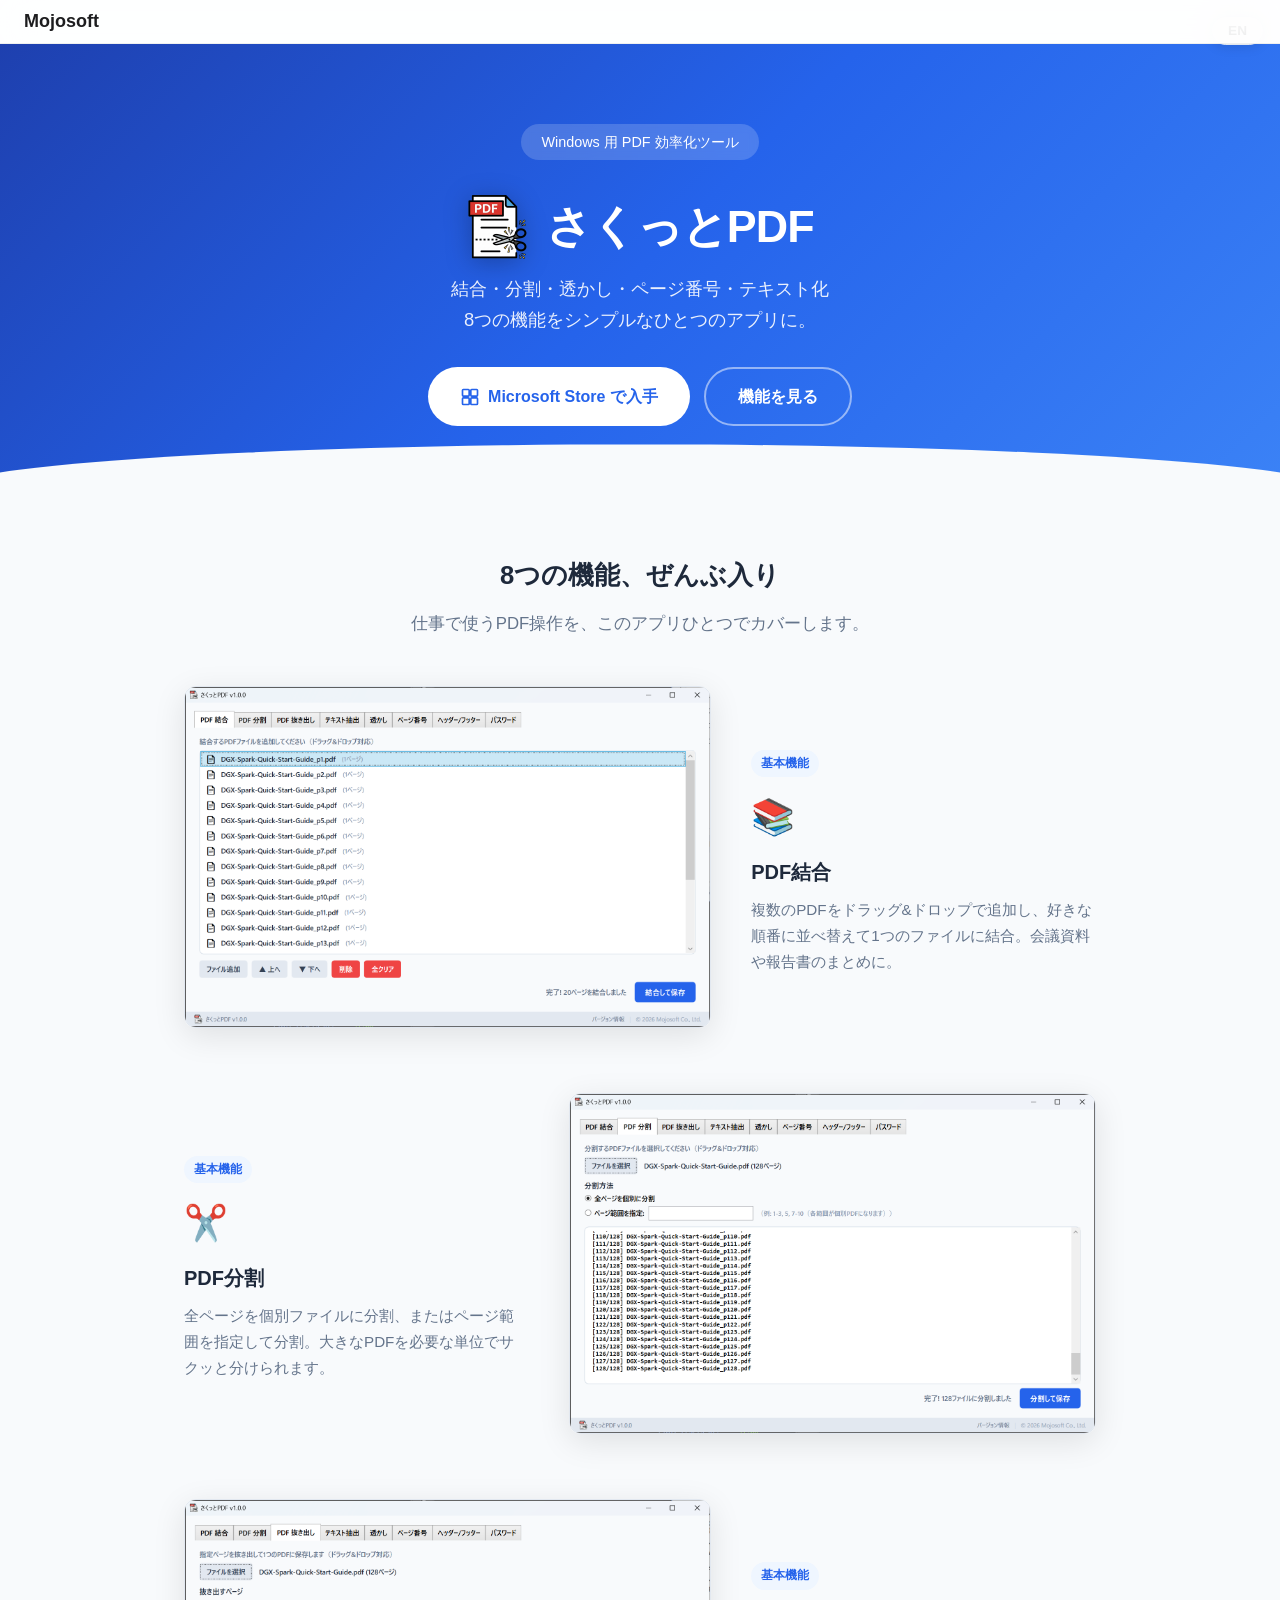
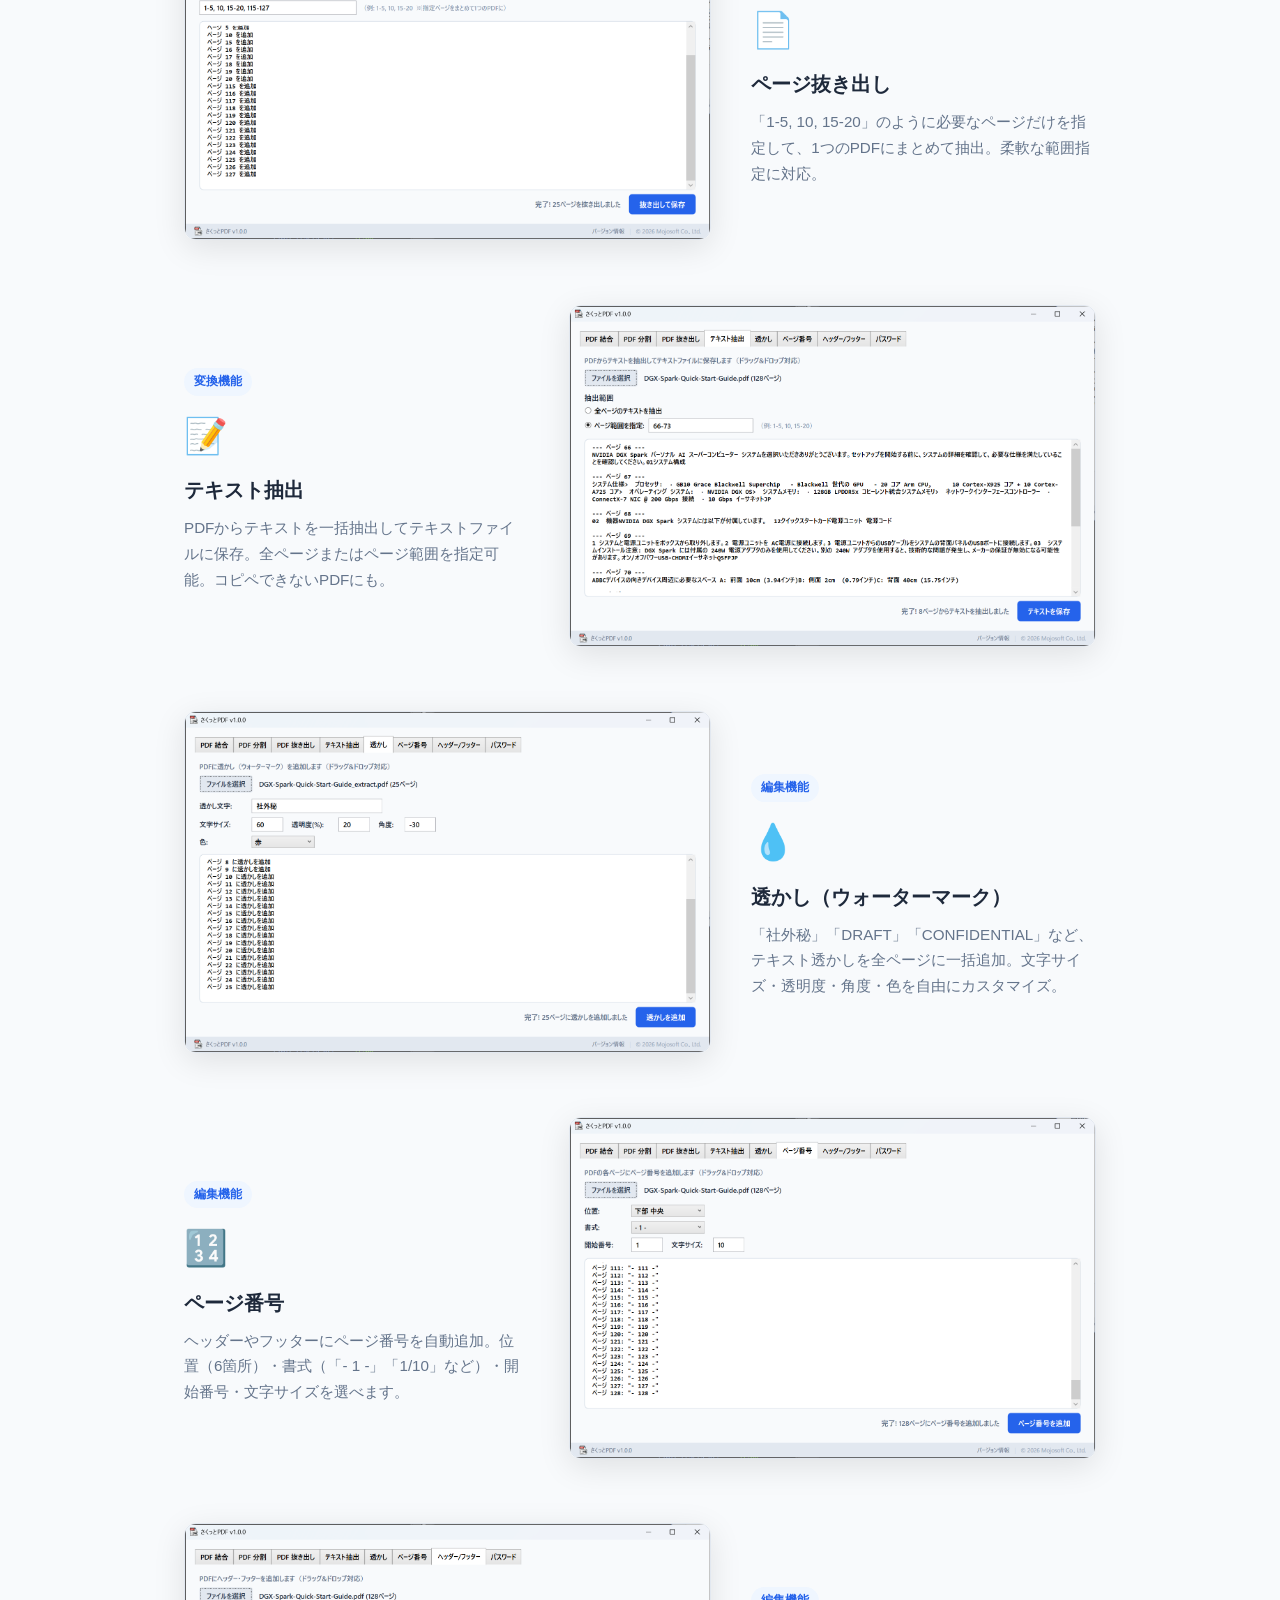
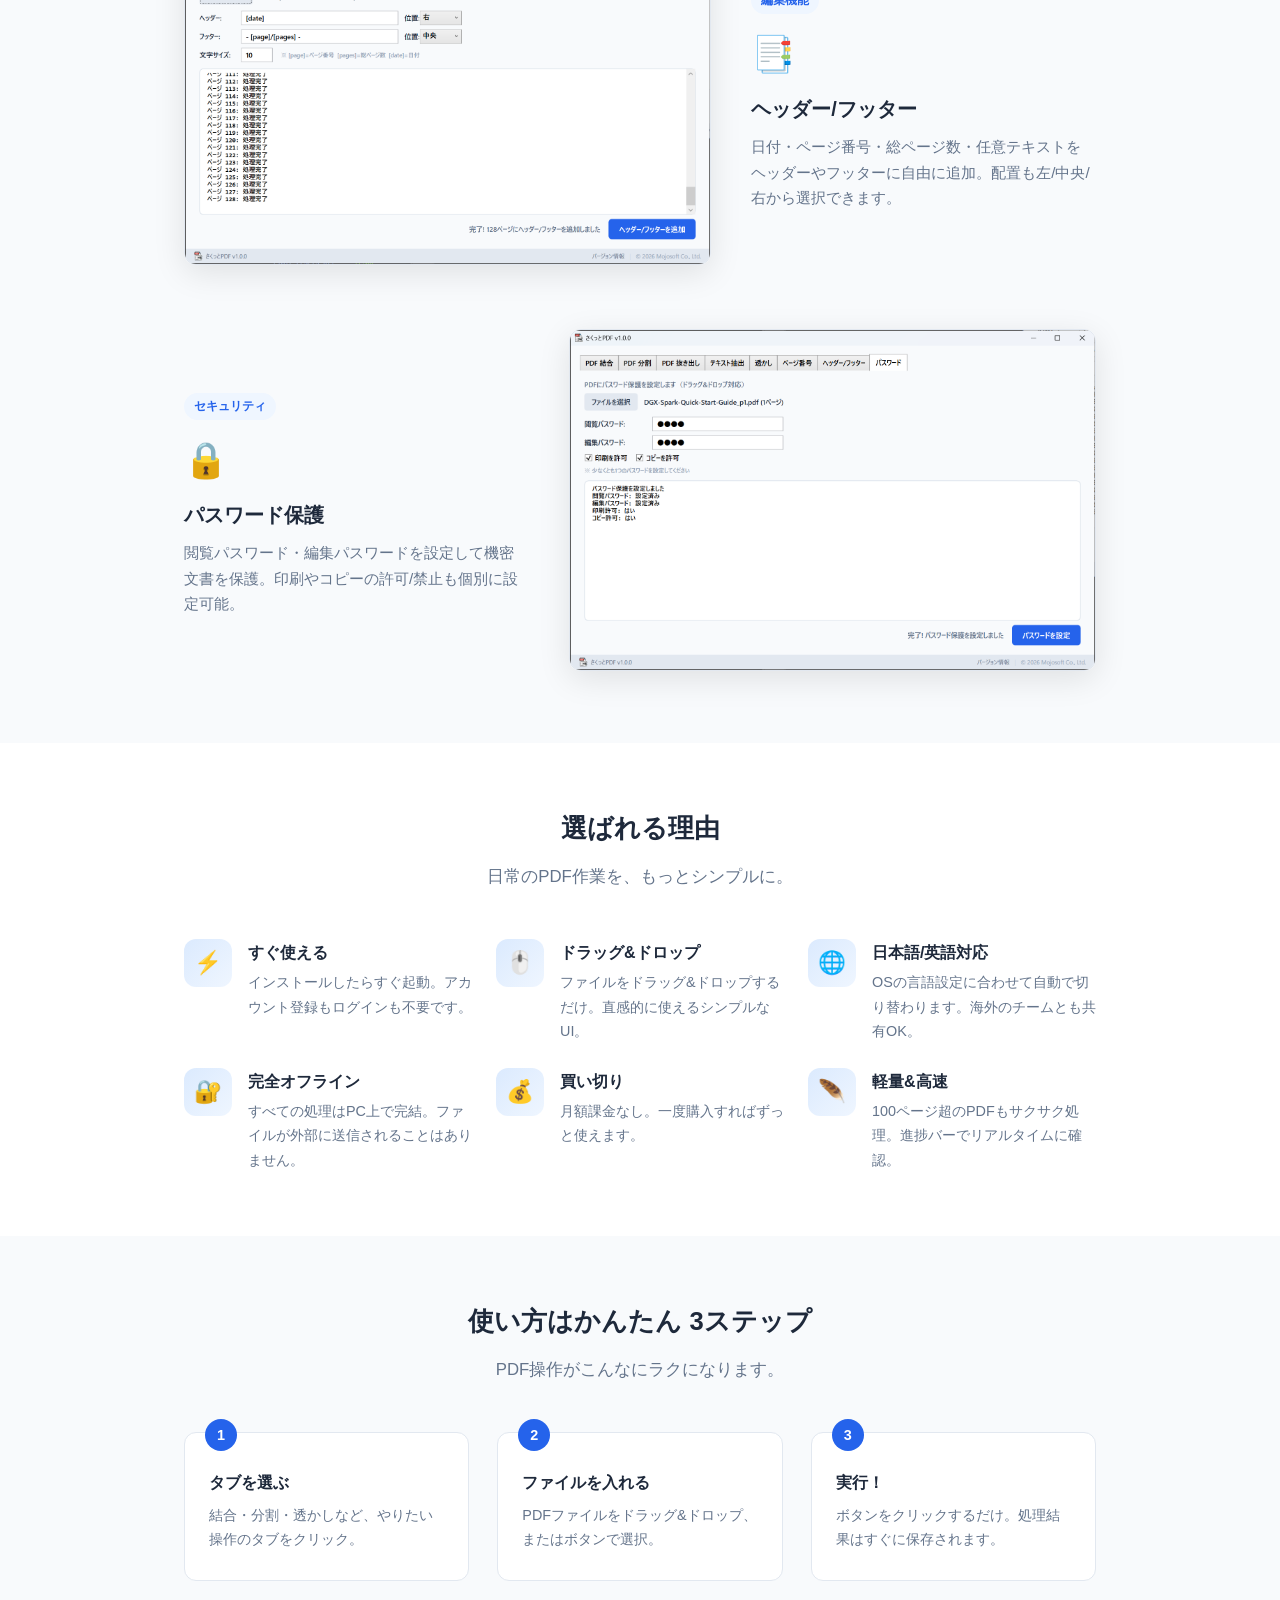
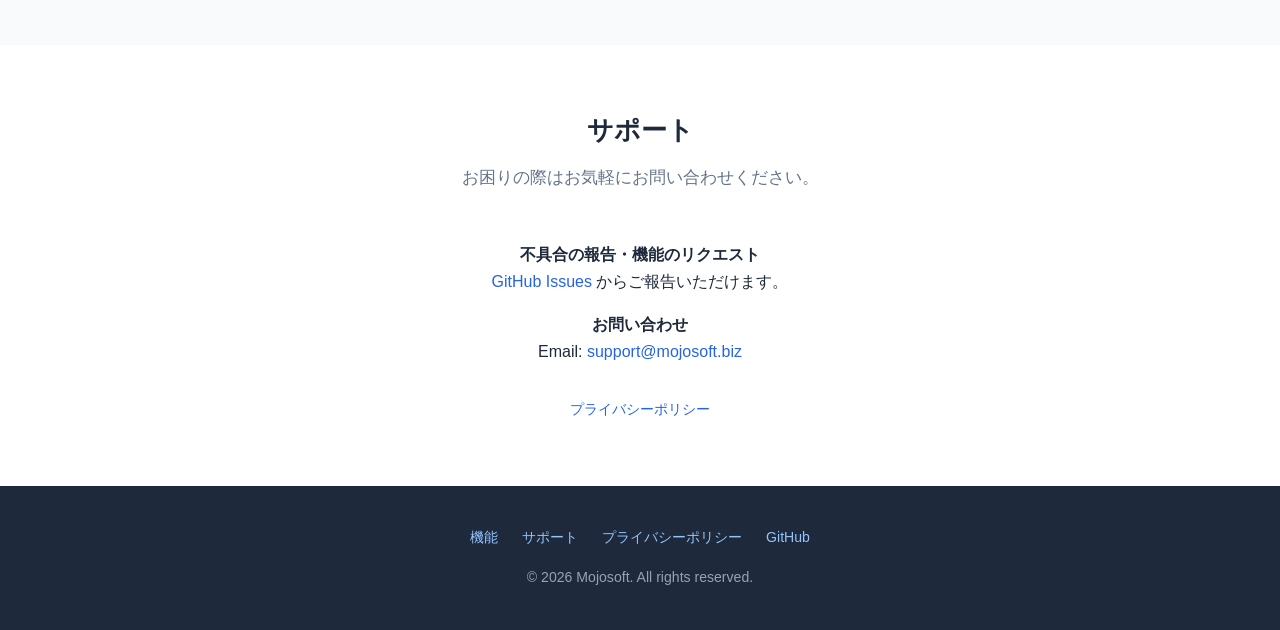
==== commit 933f5ada: "Restore original images and presentation; retain SEO metadata" ====
--- a/index.html
+++ b/index.html
@@ -169,7 +169,10 @@
 <div style="height:44px;"></div>
 
 <!-- Language toggle -->
-<a class="lang-toggle" href="https://mojosoftjp.github.io/sakutto-pdf/en/" lang="en" style="text-decoration:none">English</a>
+<button class="lang-toggle" onclick="toggleLang()">
+  <span class="ja">EN</span>
+  <span class="en">日本語</span>
+</button>
 
 <!-- Hero -->
 <header class="hero">
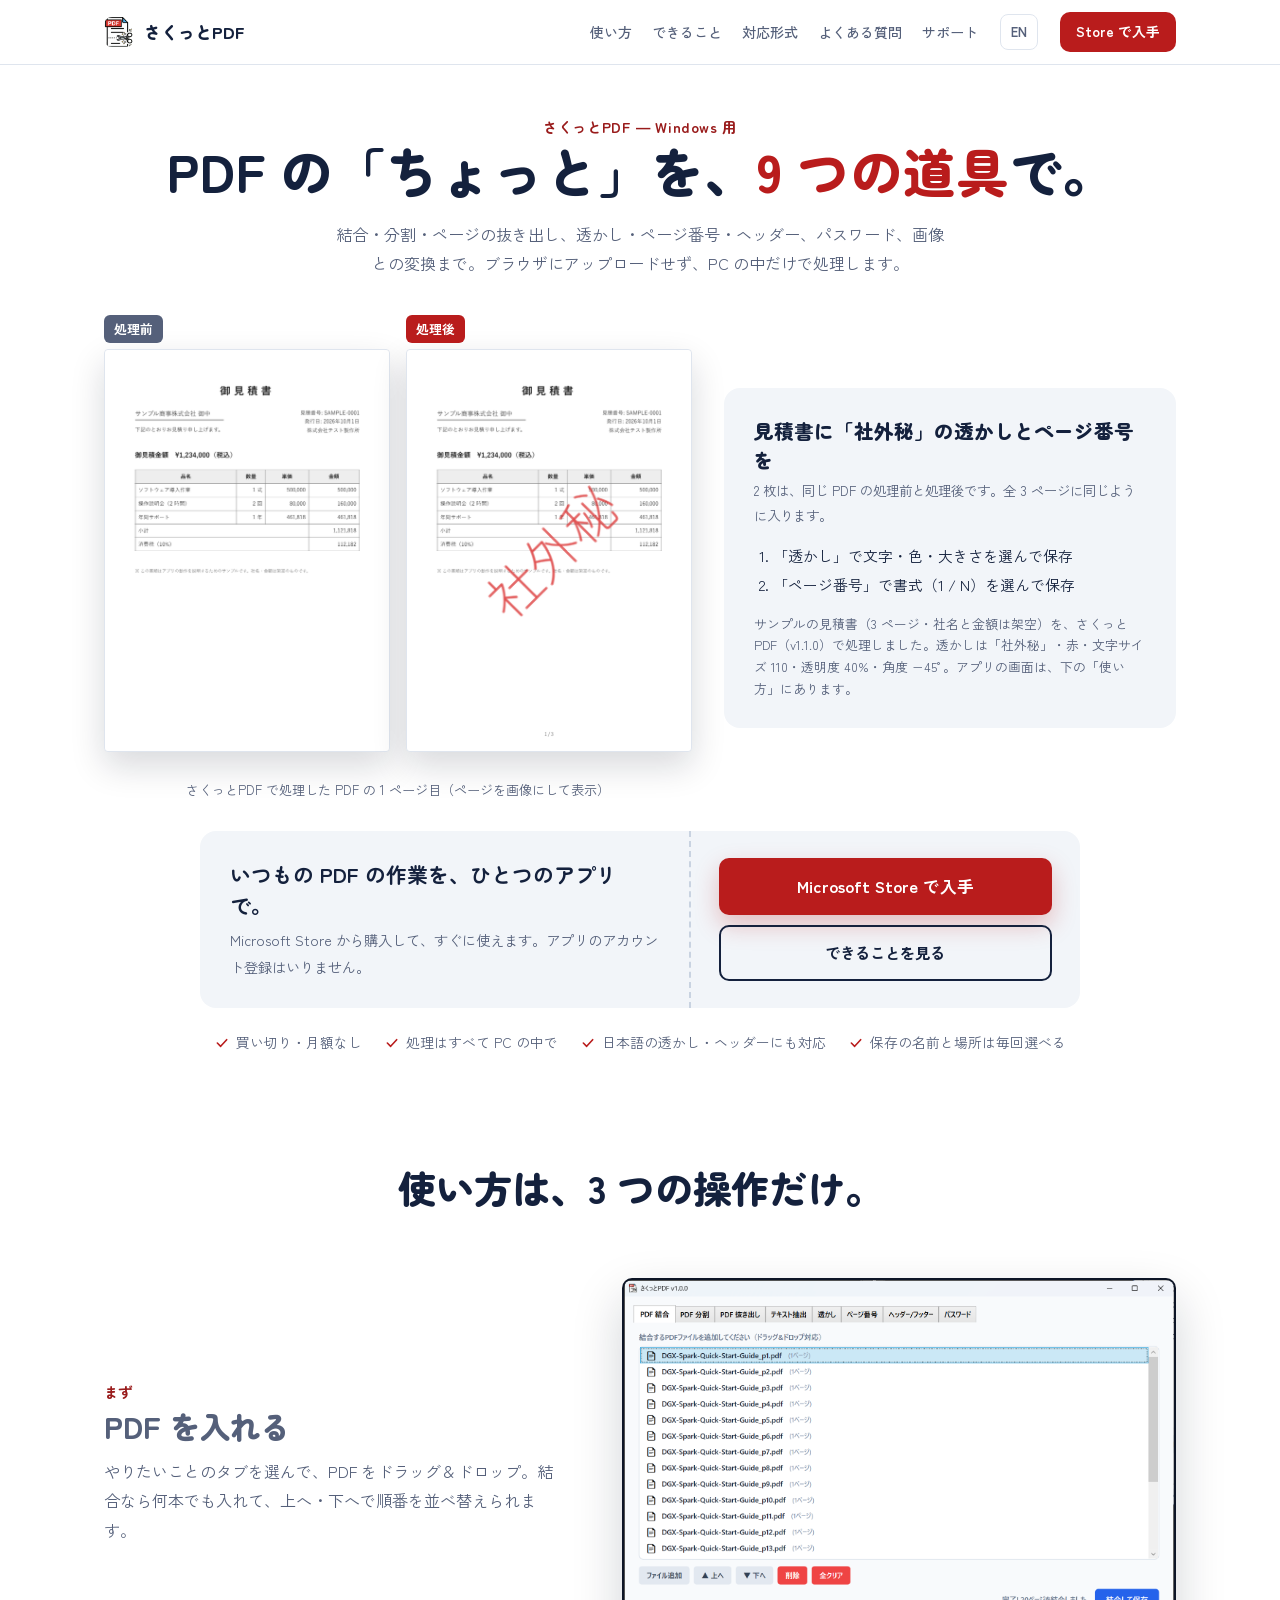
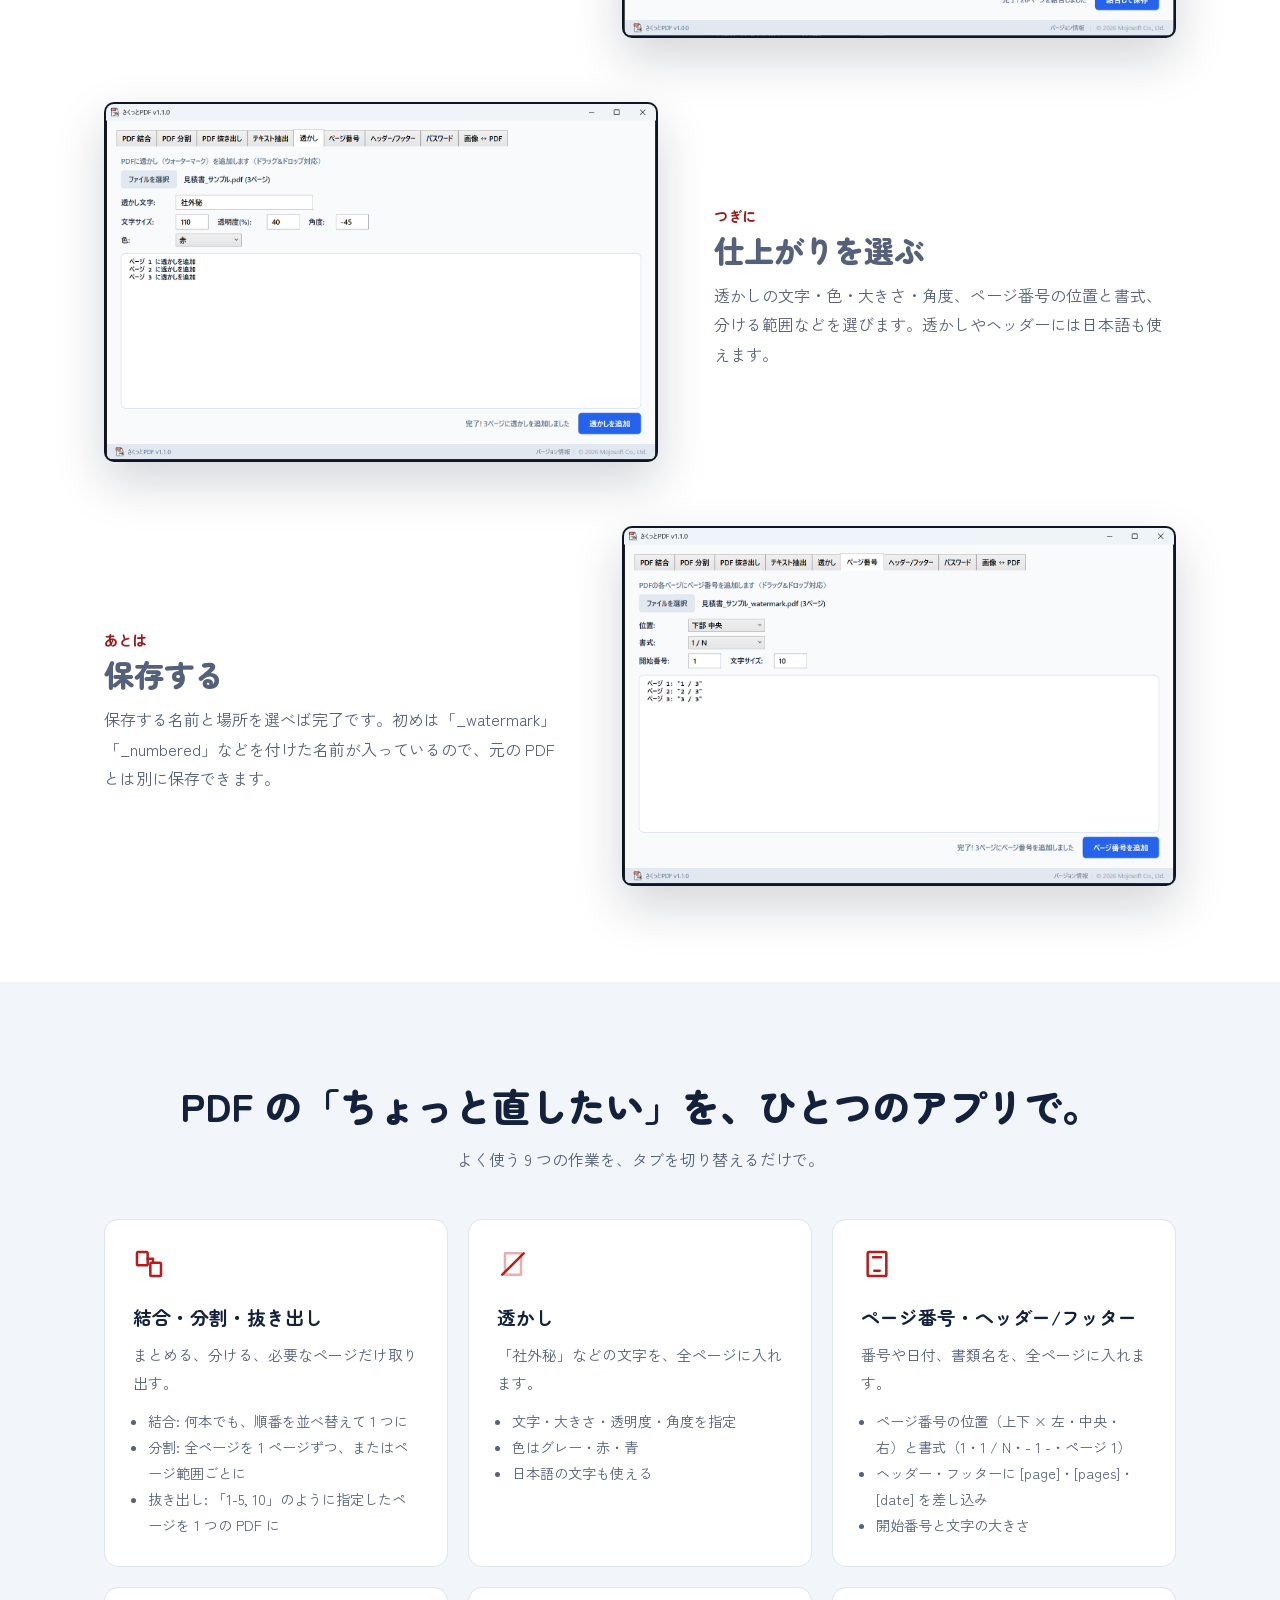
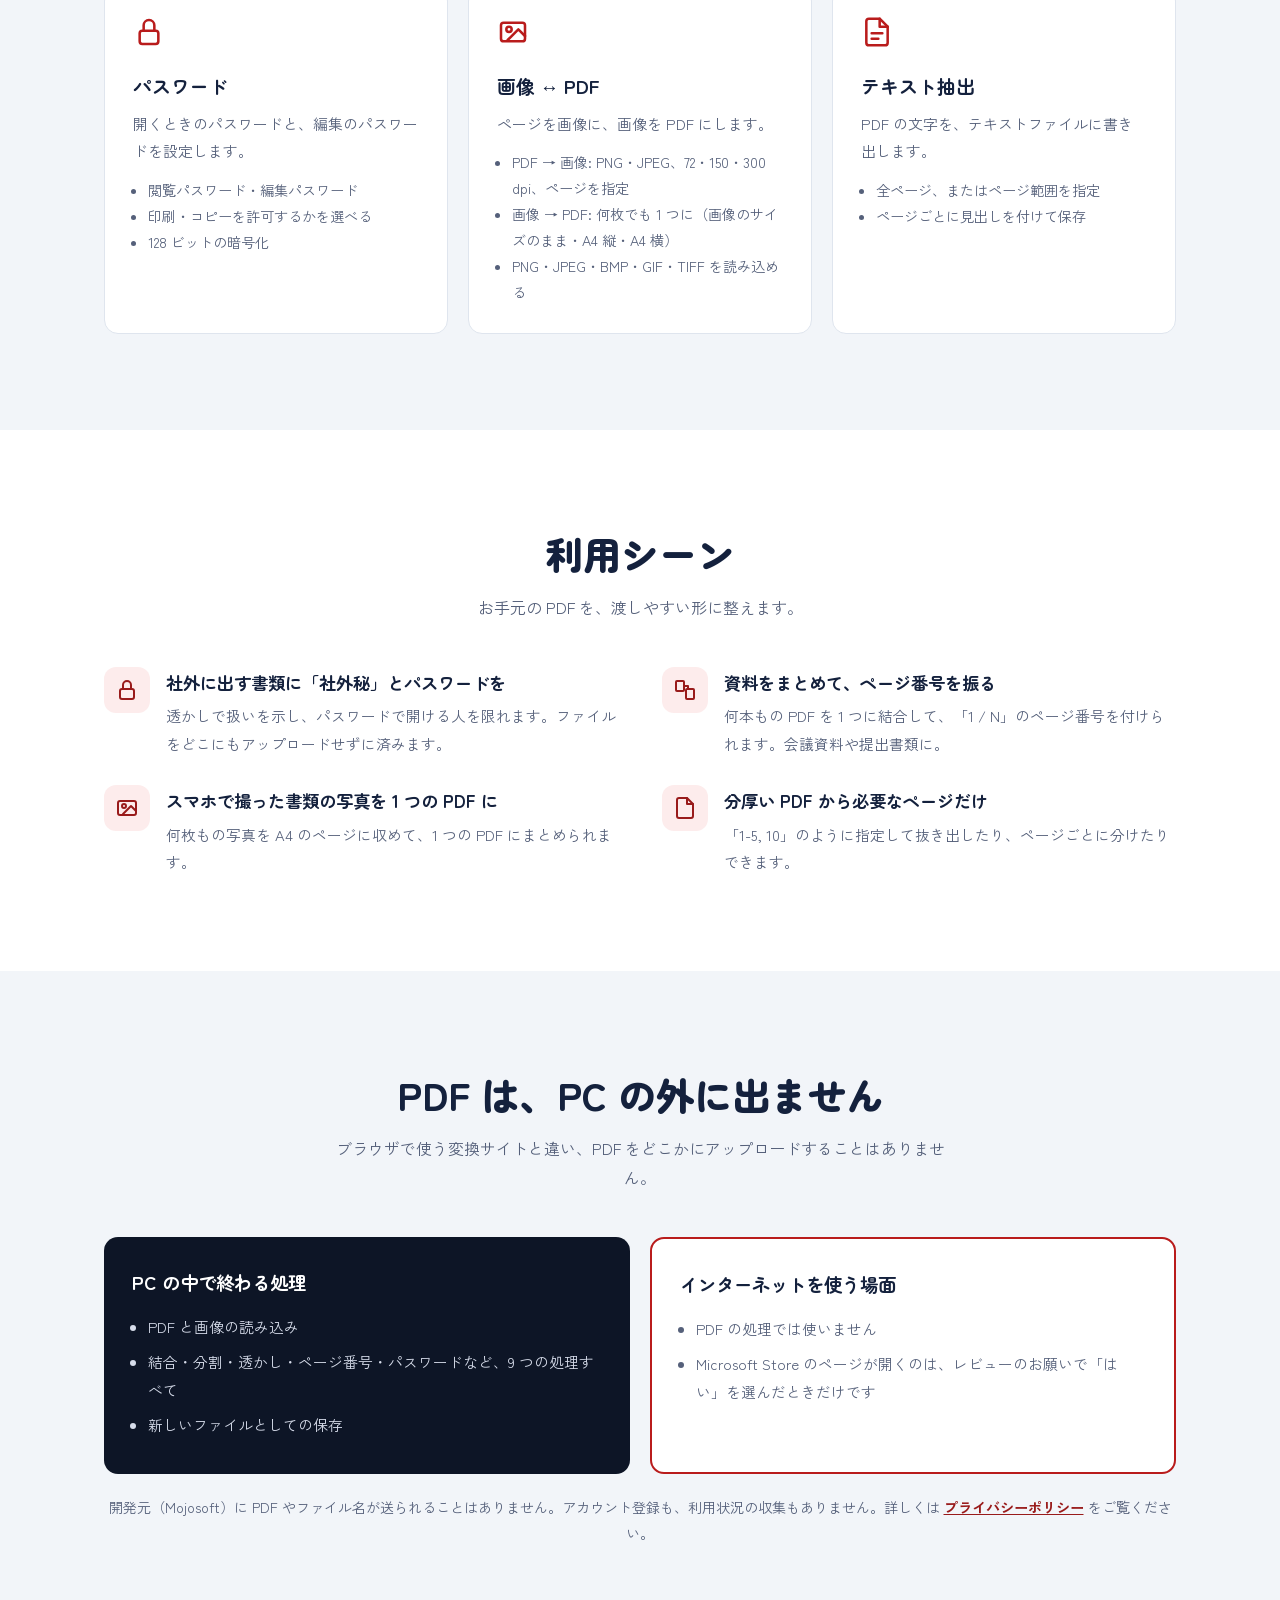
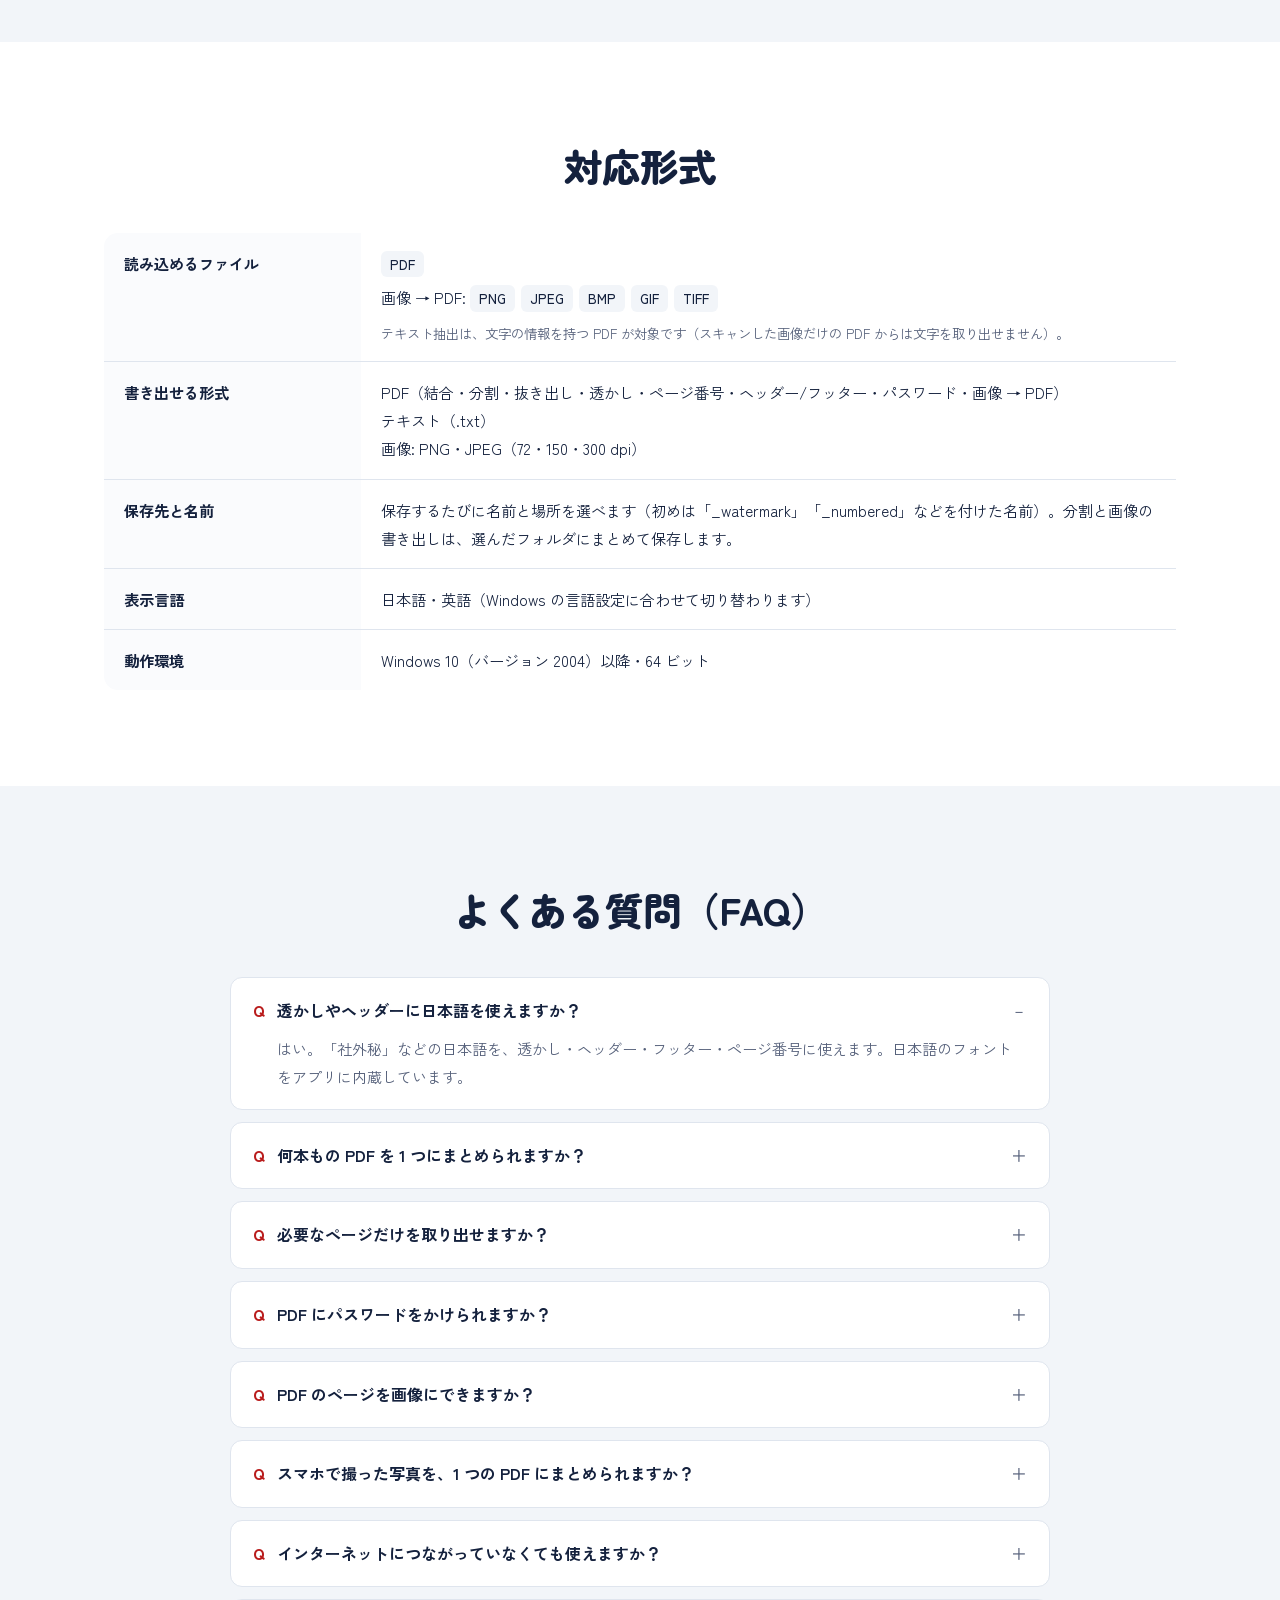
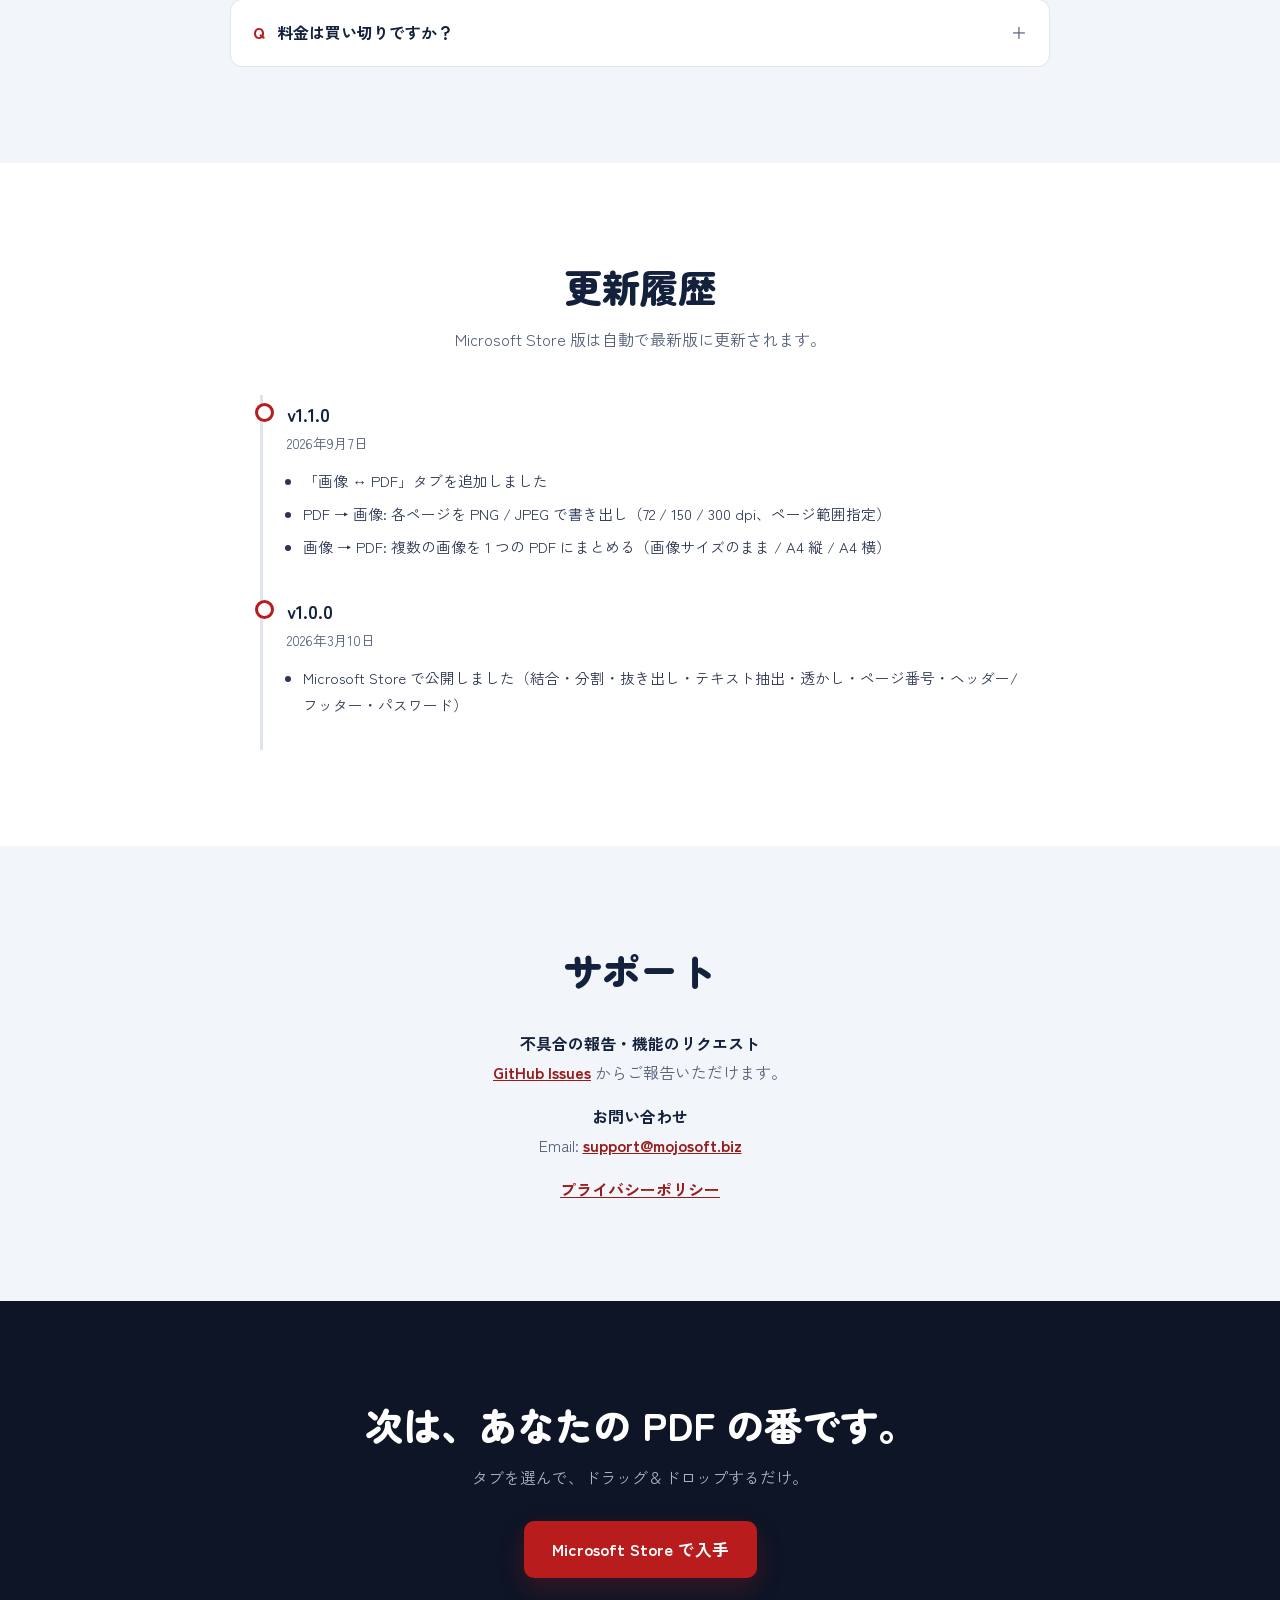
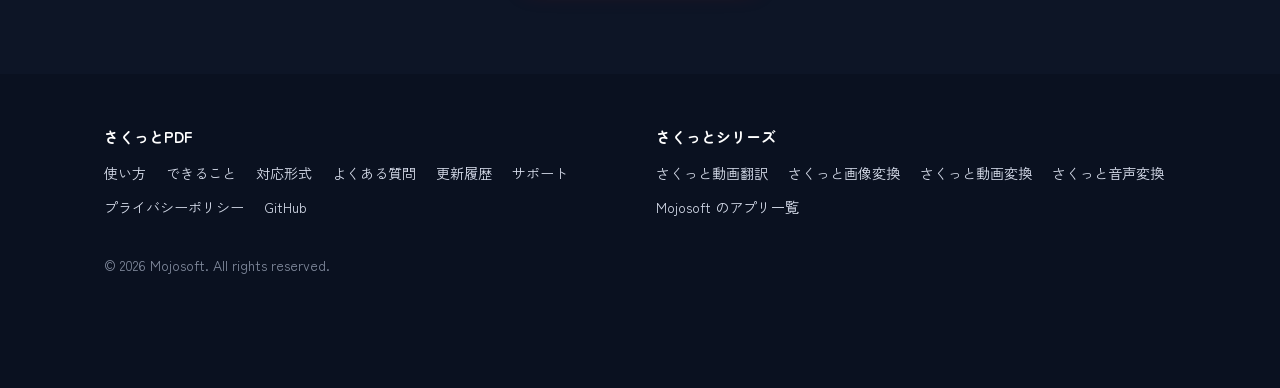
==== commit 03c1cead: "design(lp): トップ・英語・プライバシーを新デザインに（さくっとシリーズ共通の型） - 最初の画面を、架空の見積書（3 ページ）を実際のアプリ（v1.1.0）で処理した前後の 1 ページ目に" ====
--- a/index.html
+++ b/index.html
@@ -1,109 +1,37 @@
 <!DOCTYPE html>
-<html lang="ja" class="lang-ja">
+<html lang="ja">
 <head>
 <meta charset="UTF-8">
 <meta name="viewport" content="width=device-width, initial-scale=1.0">
 <title>さくっとPDF｜PDF結合・分割・透かし・ページ番号のWindowsソフト</title>
-<meta name="description" content="PDFの結合・分割・ページ抽出・テキスト抽出・透かし・ページ番号・ヘッダーフッター・パスワード保護に対応。日常のPDF作業を8つの機能でまとめて処理するWindows用ソフト。Microsoft Storeで購入できます。">
-<style>
-*{margin:0;padding:0;box-sizing:border-box}
-:root{--primary:#2563EB;--primary-dark:#1D4ED8;--accent:#F59E0B;--bg:#F8FAFC;--card:#FFFFFF;--text:#1E293B;--muted:#64748B;--border:#E2E8F0;--radius:12px}
-body{font-family:"Segoe UI","Meiryo","Hiragino Sans",sans-serif;background:var(--bg);color:var(--text);line-height:1.7}
-a{color:var(--primary);text-decoration:none}
-a:hover{text-decoration:underline}
-
-/* Language toggle */
-.lang-toggle{position:fixed;top:16px;right:16px;z-index:1000;background:rgba(255,255,255,.92);border:1px solid var(--border);border-radius:999px;padding:6px 16px;font-size:.85rem;font-weight:600;cursor:pointer;box-shadow:0 2px 12px rgba(0,0,0,.1);transition:background .2s}
-.lang-toggle:hover{background:#fff;box-shadow:0 4px 16px rgba(0,0,0,.15)}
-[data-lang="ja"] .en,[data-lang="en"] .ja{display:none!important}
-
-/* Hero */
-.hero{background:linear-gradient(135deg,#1E40AF 0%,#2563EB 50%,#3B82F6 100%);color:#fff;padding:80px 24px 64px;text-align:center;position:relative;overflow:hidden}
-.hero::after{content:"";position:absolute;bottom:-2px;left:0;right:0;height:48px;background:var(--bg);clip-path:ellipse(55% 100% at 50% 100%)}
-.hero-title{display:flex;align-items:center;justify-content:center;gap:16px;margin-bottom:8px}
-.hero-title img{width:64px;height:64px;filter:drop-shadow(0 4px 12px rgba(0,0,0,.25))}
-.hero h1{font-size:2.8rem;font-weight:800;letter-spacing:-.02em;margin:0}
-.hero .subtitle{font-size:1.15rem;opacity:.9;margin-bottom:32px;font-weight:400}
-.hero .tagline{display:inline-block;background:rgba(255,255,255,.18);border-radius:999px;padding:6px 20px;font-size:.9rem;margin-bottom:28px;backdrop-filter:blur(4px)}
-.cta-group{display:flex;gap:14px;justify-content:center;flex-wrap:wrap}
-.btn{display:inline-flex;align-items:center;gap:8px;padding:14px 32px;border-radius:999px;font-size:1rem;font-weight:600;transition:transform .15s,box-shadow .15s;cursor:pointer;border:none}
-.btn-primary{background:#fff;color:var(--primary)}
-.btn-primary:hover{transform:translateY(-2px);box-shadow:0 8px 24px rgba(0,0,0,.18);text-decoration:none}
-.btn-outline{background:transparent;color:#fff;border:2px solid rgba(255,255,255,.5)}
-.btn-outline:hover{background:rgba(255,255,255,.12);text-decoration:none}
-
-/* Container */
-.container{max-width:960px;margin:0 auto;padding:0 24px}
-
-/* Section */
-.section{padding:64px 0}
-.section-title{font-size:1.6rem;font-weight:700;text-align:center;margin-bottom:12px}
-.section-desc{text-align:center;color:var(--muted);margin-bottom:48px;font-size:1.05rem}
-
-/* Feature detail rows */
-.feature-row{display:flex;gap:40px;align-items:center;margin-bottom:56px;flex-wrap:wrap}
-.feature-row:last-child{margin-bottom:0}
-.feature-row.reverse{flex-direction:row-reverse}
-.feature-img{flex:1 1 55%;min-width:280px}
-.feature-img img{width:100%;border-radius:var(--radius);box-shadow:0 8px 32px rgba(0,0,0,.10);border:1px solid var(--border);transition:transform .2s,box-shadow .2s}
-.feature-img img:hover{transform:scale(1.02);box-shadow:0 12px 40px rgba(0,0,0,.15)}
-.feature-info{flex:1 1 35%;min-width:220px}
-.feature-info .feature-icon{font-size:2.2rem;margin-bottom:8px;display:block}
-.feature-info h3{font-size:1.25rem;margin-bottom:8px;font-weight:700}
-.feature-info p{font-size:.95rem;color:var(--muted);line-height:1.7}
-.feature-info .feature-tag{display:inline-block;background:#EFF6FF;color:var(--primary);font-size:.78rem;font-weight:600;padding:3px 10px;border-radius:999px;margin-bottom:10px}
-
-/* Points */
-.points{display:grid;grid-template-columns:repeat(auto-fit,minmax(260px,1fr));gap:24px;margin-top:40px}
-.point{display:flex;gap:16px;align-items:flex-start}
-.point-icon{flex-shrink:0;width:48px;height:48px;border-radius:12px;background:linear-gradient(135deg,#DBEAFE,#EFF6FF);display:flex;align-items:center;justify-content:center;font-size:1.4rem}
-.point h3{font-size:1rem;margin-bottom:4px}
-.point p{font-size:.9rem;color:var(--muted)}
-
-/* How to use */
-.steps{display:grid;grid-template-columns:repeat(auto-fit,minmax(240px,1fr));gap:28px;counter-reset:step}
-.step{background:var(--card);border:1px solid var(--border);border-radius:var(--radius);padding:28px 24px;position:relative}
-.step::before{counter-increment:step;content:counter(step);position:absolute;top:-14px;left:20px;width:32px;height:32px;border-radius:50%;background:var(--primary);color:#fff;font-weight:700;font-size:.9rem;display:flex;align-items:center;justify-content:center}
-.step h3{margin-top:8px;font-size:1rem;margin-bottom:6px}
-.step p{font-size:.9rem;color:var(--muted)}
-
-/* Footer */
-footer{background:#1E293B;color:#CBD5E1;padding:40px 24px;text-align:center;font-size:.88rem}
-footer a{color:#93C5FD}
-footer .footer-links{margin-bottom:16px;display:flex;gap:24px;justify-content:center;flex-wrap:wrap}
-footer .copyright{opacity:.7;margin-top:8px}
-
-/* Responsive */
-@media(max-width:700px){
-  .hero h1{font-size:2rem}
-  .hero .subtitle{font-size:1rem}
-  .feature-row,.feature-row.reverse{flex-direction:column}
-  .feature-img{min-width:100%}
-  .feature-info{min-width:100%;text-align:center}
-  .section{padding:48px 0}
-  .feature-row{margin-bottom:40px}
-}
-</style>
-  <link rel="canonical" href="https://mojosoftjp.github.io/sakutto-pdf/">
-  <link rel="alternate" href="https://mojosoftjp.github.io/sakutto-pdf/" hreflang="ja">
-  <link rel="alternate" href="https://mojosoftjp.github.io/sakutto-pdf/en/" hreflang="en">
-  <link rel="alternate" href="https://mojosoftjp.github.io/sakutto-pdf/" hreflang="x-default">
-  <meta name="robots" content="index, follow, max-image-preview:large">
-  <meta property="og:title" content="さくっとPDF｜PDF結合・分割・透かし・ページ番号のWindowsソフト">
-  <meta property="og:description" content="PDFの結合・分割・ページ抽出・テキスト抽出・透かし・ページ番号・ヘッダーフッター・パスワード保護に対応。日常のPDF作業を8つの機能でまとめて処理するWindows用ソフト。Microsoft Storeで購入できます。">
-  <meta property="og:url" content="https://mojosoftjp.github.io/sakutto-pdf/">
-  <meta property="og:type" content="website">
-  <meta property="og:site_name" content="Mojosoft">
-  <meta property="og:locale" content="ja_JP">
-  <meta name="twitter:title" content="さくっとPDF｜PDF結合・分割・透かし・ページ番号のWindowsソフト">
-  <meta name="twitter:description" content="PDFの結合・分割・ページ抽出・テキスト抽出・透かし・ページ番号・ヘッダーフッター・パスワード保護に対応。日常のPDF作業を8つの機能でまとめて処理するWindows用ソフト。Microsoft Storeで購入できます。">
-  <meta property="og:image" content="https://mojosoftjp.github.io/sakutto-pdf/ss1.png">
-  <meta name="twitter:image" content="https://mojosoftjp.github.io/sakutto-pdf/ss1.png">
-  <meta property="og:image:alt" content="さくっとPDF｜PDF結合・分割・透かし・ページ番号のWindowsソフト">
-  <meta name="twitter:image:alt" content="さくっとPDF｜PDF結合・分割・透かし・ページ番号のWindowsソフト">
-  <meta property="og:image:width" content="1505">
-  <meta property="og:image:height" content="974">
-  <meta name="twitter:card" content="summary_large_image">
+<meta name="description" content="PDFの結合・分割・ページの抜き出し・テキスト抽出・透かし・ページ番号・ヘッダーフッター・パスワード保護、PDFと画像の変換に対応したWindows用ソフト。日常のPDF作業を9つの機能でまとめて処理。処理はすべてPCの中で行います。">
+<link rel="icon" type="image/x-icon" href="favicon.ico">
+<link rel="icon" type="image/png" sizes="32x32" href="favicon-32.png">
+<link rel="apple-touch-icon" href="apple-touch-icon.png">
+<link rel="canonical" href="https://mojosoftjp.github.io/sakutto-pdf/">
+<link rel="alternate" href="https://mojosoftjp.github.io/sakutto-pdf/" hreflang="ja">
+<link rel="alternate" href="https://mojosoftjp.github.io/sakutto-pdf/en/" hreflang="en">
+<link rel="alternate" href="https://mojosoftjp.github.io/sakutto-pdf/" hreflang="x-default">
+<meta name="robots" content="index, follow, max-image-preview:large">
+<meta property="og:title" content="さくっとPDF｜PDF結合・分割・透かし・ページ番号のWindowsソフト">
+<meta property="og:description" content="PDFの結合・分割・ページの抜き出し・テキスト抽出・透かし・ページ番号・ヘッダーフッター・パスワード保護、PDFと画像の変換に対応したWindows用ソフト。日常のPDF作業を9つの機能でまとめて処理。処理はすべてPCの中で行います。">
+<meta property="og:url" content="https://mojosoftjp.github.io/sakutto-pdf/">
+<meta property="og:type" content="website">
+<meta property="og:site_name" content="Mojosoft">
+<meta property="og:locale" content="ja_JP">
+<meta name="twitter:title" content="さくっとPDF｜PDF結合・分割・透かし・ページ番号のWindowsソフト">
+<meta name="twitter:description" content="PDFの結合・分割・ページの抜き出し・テキスト抽出・透かし・ページ番号・ヘッダーフッター・パスワード保護、PDFと画像の変換に対応したWindows用ソフト。日常のPDF作業を9つの機能でまとめて処理。処理はすべてPCの中で行います。">
+<meta property="og:image" content="https://mojosoftjp.github.io/sakutto-pdf/ss1.png">
+<meta name="twitter:image" content="https://mojosoftjp.github.io/sakutto-pdf/ss1.png">
+<meta property="og:image:alt" content="さくっとPDF｜PDF結合・分割・透かし・ページ番号のWindowsソフト">
+<meta name="twitter:image:alt" content="さくっとPDF｜PDF結合・分割・透かし・ページ番号のWindowsソフト">
+<meta property="og:image:width" content="1505">
+<meta property="og:image:height" content="974">
+<meta name="twitter:card" content="summary_large_image">
+<link rel="preconnect" href="https://fonts.googleapis.com">
+<link rel="preconnect" href="https://fonts.gstatic.com" crossorigin>
+<link href="https://fonts.googleapis.com/css2?family=Zen+Kaku+Gothic+New:wght@400;500;700&family=Zen+Maru+Gothic:wght@700;900&display=swap" rel="stylesheet">
+<link rel="stylesheet" href="style.css">
 <script type="application/ld+json">
 {
   "@context": "https://schema.org",
@@ -112,12 +40,16 @@
       "@type": "SoftwareApplication",
       "@id": "https://mojosoftjp.github.io/sakutto-pdf/#software",
       "name": "さくっとPDF",
+      "alternateName": "Sakutto PDF",
       "url": "https://mojosoftjp.github.io/sakutto-pdf/",
-      "description": "PDFの結合・分割・ページ抽出・テキスト抽出・透かし・ページ番号・ヘッダーフッター・パスワード保護に対応。日常のPDF作業を8つの機能でまとめて処理するWindows用ソフト。Microsoft Storeで購入できます。",
+      "description": "PDFの結合・分割・ページの抜き出し・テキスト抽出・透かし・ページ番号・ヘッダーフッター・パスワード保護、PDFと画像の変換に対応したWindows用ソフト。日常のPDF作業を9つの機能でまとめて処理。処理はすべてPCの中で行います。",
       "image": "https://mojosoftjp.github.io/sakutto-pdf/ss1.png",
       "operatingSystem": "Windows",
       "applicationCategory": "UtilitiesApplication",
       "inLanguage": "ja",
+      "sameAs": [
+        "https://apps.microsoft.com/detail/9P1GW699TK0N"
+      ],
       "publisher": {
         "@type": "Organization",
         "@id": "https://mojosoft.biz/#organization",
@@ -160,276 +92,169 @@
 }
 </script>
 </head>
-<body data-lang="ja">
-
-<!-- Mojosoft Header -->
-<nav style="position:fixed;top:0;left:0;right:0;z-index:9999;background:rgba(255,255,255,.85);backdrop-filter:saturate(180%) blur(20px);-webkit-backdrop-filter:saturate(180%) blur(20px);border-bottom:1px solid rgba(0,0,0,.06);height:44px;display:flex;align-items:center;padding:0 24px;">
-  <a href="https://mojosoft.biz/" style="font-size:18px;font-weight:700;color:#1D1D1F;text-decoration:none;font-family:'Noto Sans JP',sans-serif;">Mojosoft</a>
-</nav>
-<div style="height:44px;"></div>
-
-<!-- Language toggle -->
-<button class="lang-toggle" onclick="toggleLang()">
-  <span class="ja">EN</span>
-  <span class="en">日本語</span>
-</button>
-
-<!-- Hero -->
-<header class="hero">
-  <div class="ja"><div class="tagline">Windows 用 PDF 効率化ツール</div></div>
-  <div class="en"><div class="tagline">All-in-One PDF Tool for Windows</div></div>
-  <div class="hero-title">
-    <img src="logo.png" alt="Sakutto PDF icon">
-    <h1><span class="ja">さくっとPDF</span><span class="en">Sakutto PDF</span></h1>
-  </div>
-  <p class="subtitle">
-    <span class="ja">結合・分割・透かし・ページ番号・テキスト化<br>8つの機能をシンプルなひとつのアプリに。</span>
-    <span class="en">Merge, Split, Watermark, Page Numbers &amp; More<br>8 powerful features in one simple app.</span>
-  </p>
-  <div class="cta-group">
-    <a href="https://apps.microsoft.com/detail/9P1GW699TK0N" class="btn btn-primary">
-      <svg width="20" height="20" viewBox="0 0 24 24" fill="none" stroke="currentColor" stroke-width="2"><rect x="3" y="3" width="8" height="8" rx="1"/><rect x="13" y="3" width="8" height="8" rx="1"/><rect x="3" y="13" width="8" height="8" rx="1"/><rect x="13" y="13" width="8" height="8" rx="1"/></svg>
-      <span class="ja">Microsoft Store で入手</span><span class="en">Get on Microsoft Store</span>
-    </a>
-    <a href="#features" class="btn btn-outline">
-      <span class="ja">機能を見る</span><span class="en">View Features</span>
-    </a>
-  </div>
-</header>
-
-<!-- Features -->
-<section id="features" class="section">
-  <div class="container">
-    <h2 class="section-title"><span class="ja">8つの機能、ぜんぶ入り</span><span class="en">8 Features, All Included</span></h2>
-    <p class="section-desc"><span class="ja">仕事で使うPDF操作を、このアプリひとつでカバーします。</span><span class="en">One app covers all the PDF tasks you need at work.</span></p>
-
-    <!-- 1: Merge -->
-    <div class="feature-row">
-      <div class="feature-img">
-        <img class="ja" src="ss1.png" alt="PDF結合の画面" loading="lazy">
-        <img class="en" src="en1.png" alt="PDF Merge" loading="lazy">
-      </div>
-      <div class="feature-info">
-        <span class="feature-tag ja">基本機能</span><span class="feature-tag en">Basic</span>
-        <span class="feature-icon">📚</span>
-        <h3><span class="ja">PDF結合</span><span class="en">Merge PDF</span></h3>
-        <p><span class="ja">複数のPDFをドラッグ&amp;ドロップで追加し、好きな順番に並べ替えて1つのファイルに結合。会議資料や報告書のまとめに。</span><span class="en">Add multiple PDFs via drag &amp; drop, reorder them freely, and merge into a single file. Perfect for meeting materials and reports.</span></p>
-      </div>
+<body>
+
+<header class="site-header"><div class="wrap">
+  <a class="brand" href="./"><img src="logo-96.png" alt="" width="30" height="30">さくっとPDF</a>
+  <nav class="site-nav" aria-label="ページ内">
+    <a href="#how">使い方</a><a href="#features">できること</a><a href="#formats">対応形式</a><a href="#faq">よくある質問</a><a href="#support">サポート</a>
+  </nav>
+  <a class="lang" href="en/" hreflang="en" lang="en">EN</a>
+  <a class="btn btn-main btn-sm" href="https://apps.microsoft.com/detail/9P1GW699TK0N?cid=lp-index">Store で入手</a>
+</div></header>
+
+<main>
+<div class="hero"><div class="wrap">
+  <h1><span class="eyebrow">さくっとPDF ― Windows 用</span>PDF の「ちょっと」を、<span class="nb"><b>9 つの道具</b>で。</span></h1>
+  <p class="lede">結合・分割・ページの抜き出し、透かし・ページ番号・ヘッダー、パスワード、画像との変換まで。ブラウザにアップロードせず、PC の中だけで処理します。</p>
+
+  <div class="result">
+    <figure class="result-shot pages">
+      <div class="pair-item"><span class="pair-label">処理前</span><div class="paper"><img src="pdf_ja_before.png" alt="処理前の見積書（サンプル）の 1 ページ目" width="600" height="849"></div></div>
+      <div class="pair-item after"><span class="pair-label">処理後</span><div class="paper"><img src="pdf_ja_after.png" alt="処理後の 1 ページ目。赤い「社外秘」の透かしが斜めに入り、下に「1 / 3」のページ番号が付いている" width="600" height="849"></div></div>
+      <figcaption>さくっとPDF で処理した PDF の 1 ページ目（ページを画像にして表示）</figcaption>
+    </figure>
+    <div class="nums">
+      <h2 id="h-demo">見積書に「社外秘」の透かしとページ番号を</h2>
+      <p class="nums-src">2 枚は、同じ PDF の処理前と処理後です。全 3 ページに同じように入ります。</p>
+      <ol class="nums-steps"><li>「透かし」で文字・色・大きさを選んで保存</li><li>「ページ番号」で書式（1 / N）を選んで保存</li></ol>
+      <p class="nums-note">サンプルの見積書（3 ページ・社名と金額は架空）を、さくっとPDF（v1.1.0）で処理しました。透かしは「社外秘」・赤・文字サイズ 110・透明度 40%・角度 −45°。アプリの画面は、下の「使い方」にあります。</p>
     </div>
-
-    <!-- 2: Split -->
-    <div class="feature-row reverse">
-      <div class="feature-img">
-        <img class="ja" src="ss2.png" alt="PDF分割の画面" loading="lazy">
-        <img class="en" src="en2.png" alt="PDF Split" loading="lazy">
-      </div>
-      <div class="feature-info">
-        <span class="feature-tag ja">基本機能</span><span class="feature-tag en">Basic</span>
-        <span class="feature-icon">✂️</span>
-        <h3><span class="ja">PDF分割</span><span class="en">Split PDF</span></h3>
-        <p><span class="ja">全ページを個別ファイルに分割、またはページ範囲を指定して分割。大きなPDFを必要な単位でサクッと分けられます。</span><span class="en">Split all pages into individual files, or specify page ranges. Quickly break large PDFs into manageable parts.</span></p>
-      </div>
+  </div>
+
+  <div class="ticket">
+    <div class="l"><b>いつもの PDF の作業を、ひとつのアプリで。</b><p>Microsoft Store から購入して、すぐに使えます。アプリのアカウント登録はいりません。</p></div>
+    <div class="r">
+      <a class="btn btn-main" href="https://apps.microsoft.com/detail/9P1GW699TK0N?cid=lp-index">Microsoft Store で入手</a>
+      <a class="btn btn-line" href="#features">できることを見る</a>
     </div>
-
-    <!-- 3: Extract Pages -->
-    <div class="feature-row">
-      <div class="feature-img">
-        <img class="ja" src="ss3.png" alt="ページ抜き出しの画面" loading="lazy">
-        <img class="en" src="en3.png" alt="Extract Pages" loading="lazy">
-      </div>
-      <div class="feature-info">
-        <span class="feature-tag ja">基本機能</span><span class="feature-tag en">Basic</span>
-        <span class="feature-icon">📄</span>
-        <h3><span class="ja">ページ抜き出し</span><span class="en">Extract Pages</span></h3>
-        <p><span class="ja">「1-5, 10, 15-20」のように必要なページだけを指定して、1つのPDFにまとめて抽出。柔軟な範囲指定に対応。</span><span class="en">Specify pages like "1-5, 10, 15-20" and extract only the ones you need into a single PDF. Flexible range support.</span></p>
-      </div>
-    </div>
-
-    <!-- 4: Extract Text -->
-    <div class="feature-row reverse">
-      <div class="feature-img">
-        <img class="ja" src="ss4.png" alt="テキスト抽出の画面" loading="lazy">
-        <img class="en" src="en4.png" alt="Extract Text" loading="lazy">
-      </div>
-      <div class="feature-info">
-        <span class="feature-tag ja">変換機能</span><span class="feature-tag en">Convert</span>
-        <span class="feature-icon">📝</span>
-        <h3><span class="ja">テキスト抽出</span><span class="en">Extract Text</span></h3>
-        <p><span class="ja">PDFからテキストを一括抽出してテキストファイルに保存。全ページまたはページ範囲を指定可能。コピペできないPDFにも。</span><span class="en">Extract text from PDFs and save as a text file. Specify all pages or a custom range. Works even on non-selectable PDFs.</span></p>
-      </div>
-    </div>
-
-    <!-- 5: Watermark -->
-    <div class="feature-row">
-      <div class="feature-img">
-        <img class="ja" src="ss5.png" alt="透かし追加の画面" loading="lazy">
-        <img class="en" src="en5.png" alt="Watermark" loading="lazy">
-      </div>
-      <div class="feature-info">
-        <span class="feature-tag ja">編集機能</span><span class="feature-tag en">Edit</span>
-        <span class="feature-icon">💧</span>
-        <h3><span class="ja">透かし（ウォーターマーク）</span><span class="en">Watermark</span></h3>
-        <p><span class="ja">「社外秘」「DRAFT」「CONFIDENTIAL」など、テキスト透かしを全ページに一括追加。文字サイズ・透明度・角度・色を自由にカスタマイズ。</span><span class="en">Add text watermarks like "DRAFT" or "CONFIDENTIAL" to all pages at once. Customize font size, opacity, angle, and color.</span></p>
-      </div>
-    </div>
-
-    <!-- 6: Page Numbers -->
-    <div class="feature-row reverse">
-      <div class="feature-img">
-        <img class="ja" src="ss6.png" alt="ページ番号追加の画面" loading="lazy">
-        <img class="en" src="en6.png" alt="Page Numbers" loading="lazy">
-      </div>
-      <div class="feature-info">
-        <span class="feature-tag ja">編集機能</span><span class="feature-tag en">Edit</span>
-        <span class="feature-icon">🔢</span>
-        <h3><span class="ja">ページ番号</span><span class="en">Page Numbers</span></h3>
-        <p><span class="ja">ヘッダーやフッターにページ番号を自動追加。位置（6箇所）・書式（「- 1 -」「1/10」など）・開始番号・文字サイズを選べます。</span><span class="en">Automatically add page numbers to headers or footers. Choose position (6 options), format ("- 1 -", "1/10", etc.), start number, and font size.</span></p>
-      </div>
-    </div>
-
-    <!-- 7: Header/Footer -->
-    <div class="feature-row">
-      <div class="feature-img">
-        <img class="ja" src="ss7.png" alt="ヘッダー/フッターの画面" loading="lazy">
-        <img class="en" src="en7.png" alt="Header/Footer" loading="lazy">
-      </div>
-      <div class="feature-info">
-        <span class="feature-tag ja">編集機能</span><span class="feature-tag en">Edit</span>
-        <span class="feature-icon">📑</span>
-        <h3><span class="ja">ヘッダー/フッター</span><span class="en">Header / Footer</span></h3>
-        <p><span class="ja">日付・ページ番号・総ページ数・任意テキストをヘッダーやフッターに自由に追加。配置も左/中央/右から選択できます。</span><span class="en">Add dates, page numbers, total pages, or custom text to headers and footers. Align left, center, or right.</span></p>
-      </div>
-    </div>
-
-    <!-- 8: Password -->
-    <div class="feature-row reverse">
-      <div class="feature-img">
-        <img class="ja" src="ss8.png" alt="パスワード保護の画面" loading="lazy">
-        <img class="en" src="en8.png" alt="Password Protection" loading="lazy">
-      </div>
-      <div class="feature-info">
-        <span class="feature-tag ja">セキュリティ</span><span class="feature-tag en">Security</span>
-        <span class="feature-icon">🔒</span>
-        <h3><span class="ja">パスワード保護</span><span class="en">Password Protection</span></h3>
-        <p><span class="ja">閲覧パスワード・編集パスワードを設定して機密文書を保護。印刷やコピーの許可/禁止も個別に設定可能。</span><span class="en">Set open and edit passwords to protect sensitive documents. Control printing and copying permissions individually.</span></p>
-      </div>
-    </div>
-  </div>
-</section>
-
-<!-- Why -->
-<section class="section" style="background:#fff">
-  <div class="container">
-    <h2 class="section-title"><span class="ja">選ばれる理由</span><span class="en">Why Choose Sakutto PDF</span></h2>
-    <p class="section-desc"><span class="ja">日常のPDF作業を、もっとシンプルに。</span><span class="en">Make your daily PDF tasks simpler.</span></p>
-    <div class="points">
-      <div class="point">
-        <div class="point-icon">⚡</div>
-        <div>
-          <h3><span class="ja">すぐ使える</span><span class="en">Ready to Use</span></h3>
-          <p><span class="ja">インストールしたらすぐ起動。アカウント登録もログインも不要です。</span><span class="en">Launch right after install. No account signup or login required.</span></p>
-        </div>
-      </div>
-      <div class="point">
-        <div class="point-icon">🖱️</div>
-        <div>
-          <h3><span class="ja">ドラッグ&amp;ドロップ</span><span class="en">Drag &amp; Drop</span></h3>
-          <p><span class="ja">ファイルをドラッグ&amp;ドロップするだけ。直感的に使えるシンプルなUI。</span><span class="en">Just drag and drop your files. An intuitive, simple interface.</span></p>
-        </div>
-      </div>
-      <div class="point">
-        <div class="point-icon">🌐</div>
-        <div>
-          <h3><span class="ja">日本語/英語対応</span><span class="en">Japanese / English</span></h3>
-          <p><span class="ja">OSの言語設定に合わせて自動で切り替わります。海外のチームとも共有OK。</span><span class="en">Automatically switches based on your OS language. Share with international teams.</span></p>
-        </div>
-      </div>
-      <div class="point">
-        <div class="point-icon">🔐</div>
-        <div>
-          <h3><span class="ja">完全オフライン</span><span class="en">Fully Offline</span></h3>
-          <p><span class="ja">すべての処理はPC上で完結。ファイルが外部に送信されることはありません。</span><span class="en">All processing stays on your PC. Your files are never sent to any server.</span></p>
-        </div>
-      </div>
-      <div class="point">
-        <div class="point-icon">💰</div>
-        <div>
-          <h3><span class="ja">買い切り</span><span class="en">One-Time Purchase</span></h3>
-          <p><span class="ja">月額課金なし。一度購入すればずっと使えます。</span><span class="en">No subscription fees. Buy once, use forever.</span></p>
-        </div>
-      </div>
-      <div class="point">
-        <div class="point-icon">🪶</div>
-        <div>
-          <h3><span class="ja">軽量&amp;高速</span><span class="en">Lightweight &amp; Fast</span></h3>
-          <p><span class="ja">100ページ超のPDFもサクサク処理。進捗バーでリアルタイムに確認。</span><span class="en">Handles 100+ page PDFs smoothly. Real-time progress bar included.</span></p>
-        </div>
-      </div>
-    </div>
-  </div>
-</section>
-
-<!-- How to use -->
-<section class="section">
-  <div class="container">
-    <h2 class="section-title"><span class="ja">使い方はかんたん 3ステップ</span><span class="en">Easy 3-Step Workflow</span></h2>
-    <p class="section-desc"><span class="ja">PDF操作がこんなにラクになります。</span><span class="en">PDF tasks have never been this easy.</span></p>
-    <div class="steps">
-      <div class="step">
-        <h3><span class="ja">タブを選ぶ</span><span class="en">Choose a Tab</span></h3>
-        <p><span class="ja">結合・分割・透かしなど、やりたい操作のタブをクリック。</span><span class="en">Click the tab for the operation you want: merge, split, watermark, etc.</span></p>
-      </div>
-      <div class="step">
-        <h3><span class="ja">ファイルを入れる</span><span class="en">Add Your Files</span></h3>
-        <p><span class="ja">PDFファイルをドラッグ&amp;ドロップ、またはボタンで選択。</span><span class="en">Drag &amp; drop PDF files, or select them with the file picker.</span></p>
-      </div>
-      <div class="step">
-        <h3><span class="ja">実行！</span><span class="en">Execute!</span></h3>
-        <p><span class="ja">ボタンをクリックするだけ。処理結果はすぐに保存されます。</span><span class="en">Click the button and you're done. Results are saved instantly.</span></p>
-      </div>
-    </div>
-  </div>
-</section>
-
-<!-- Support -->
-<section id="support" class="section" style="background:#fff">
-  <div class="container">
-    <h2 class="section-title"><span class="ja">サポート</span><span class="en">Support</span></h2>
-    <p class="section-desc"><span class="ja">お困りの際はお気軽にお問い合わせください。</span><span class="en">Feel free to contact us if you need help.</span></p>
-    <div style="max-width:560px;margin:0 auto;text-align:center">
-      <p style="margin-bottom:16px">
-        <strong><span class="ja">不具合の報告・機能のリクエスト</span><span class="en">Bug Reports &amp; Feature Requests</span></strong><br>
-        <span class="ja"><a href="https://github.com/mojosoftjp/sakutto-pdf/issues">GitHub Issues</a> からご報告いただけます。</span>
-        <span class="en">Report via <a href="https://github.com/mojosoftjp/sakutto-pdf/issues">GitHub Issues</a>.</span>
-      </p>
-      <p style="margin-bottom:16px">
-        <strong><span class="ja">お問い合わせ</span><span class="en">Contact</span></strong><br>
-        Email: <a href="mailto:support@mojosoft.biz">support@mojosoft.biz</a>
-      </p>
-      <p style="color:var(--muted);font-size:.9rem;margin-top:32px">
-        <a href="privacy.html"><span class="ja">プライバシーポリシー</span><span class="en">Privacy Policy</span></a>
-      </p>
-    </div>
-  </div>
-</section>
-
-<!-- Footer -->
-<footer>
-  <div class="footer-links">
-    <a href="#features"><span class="ja">機能</span><span class="en">Features</span></a>
-    <a href="#support"><span class="ja">サポート</span><span class="en">Support</span></a>
-    <a href="privacy.html"><span class="ja">プライバシーポリシー</span><span class="en">Privacy Policy</span></a>
-    <a href="https://github.com/mojosoftjp/sakutto-pdf">GitHub</a>
-  </div>
-  <div class="copyright">&copy; 2026 Mojosoft. All rights reserved.</div>
-</footer>
-
-<script>
-function setLang(lang) {
-  if (lang !== "ja") window.location.assign("https://mojosoftjp.github.io/sakutto-pdf/en/" + window.location.hash);
-}
-function toggleLang() { setLang("en"); }
-</script>
-
+  </div>
+  <div class="assure">
+    <span><svg viewBox="0 0 24 24"><path d="M5 12l5 5 9-10"/></svg>買い切り・月額なし</span>
+    <span><svg viewBox="0 0 24 24"><path d="M5 12l5 5 9-10"/></svg>処理はすべて PC の中で</span>
+    <span><svg viewBox="0 0 24 24"><path d="M5 12l5 5 9-10"/></svg>日本語の透かし・ヘッダーにも対応</span>
+    <span><svg viewBox="0 0 24 24"><path d="M5 12l5 5 9-10"/></svg>保存の名前と場所は毎回選べる</span>
+  </div>
+</div></div>
+
+<section id="how"><div class="wrap">
+  <h2 class="h2 center">使い方は、3 つの操作だけ。</h2>
+  <div class="row">
+    <div class="txt"><p class="verb"><small>まず</small>PDF を入れる</p><p>やりたいことのタブを選んで、PDF をドラッグ＆ドロップ。結合なら何本でも入れて、上へ・下へで順番を並べ替えられます。</p></div>
+    <div class="frame"><img src="ss1.png" alt="複数の PDF を結合のリストに入れた画面" width="1505" height="974" loading="lazy"></div>
+  </div>
+  <div class="row">
+    <div class="txt"><p class="verb"><small>つぎに</small>仕上がりを選ぶ</p><p>透かしの文字・色・大きさ・角度、ページ番号の位置と書式、分ける範囲などを選びます。透かしやヘッダーには日本語も使えます。</p></div>
+    <div class="frame"><img src="pdf_ja_wm.png" alt="透かしのタブで「社外秘」・赤・文字サイズ 110 を選び、3 ページに追加した画面" width="1505" height="974" loading="lazy"></div>
+  </div>
+  <div class="row">
+    <div class="txt"><p class="verb"><small>あとは</small>保存する</p><p>保存する名前と場所を選べば完了です。初めは「_watermark」「_numbered」などを付けた名前が入っているので、元の PDF とは別に保存できます。</p></div>
+    <div class="frame"><img src="pdf_ja_pn.png" alt="ページ番号のタブで書式「1 / N」を選び、3 ページに追加した画面" width="1505" height="974" loading="lazy"></div>
+  </div>
+</div></section>
+
+<section id="features" class="soft"><div class="wrap">
+  <div class="center"><h2 class="h2">PDF の「ちょっと直したい」を、ひとつのアプリで。</h2><p class="sub">よく使う 9 つの作業を、タブを切り替えるだけで。</p></div>
+  <div class="features three">
+    <div class="feature"><svg viewBox="0 0 24 24"><rect x="3" y="3" width="8" height="10" rx="1"/><rect x="13" y="11" width="8" height="10" rx="1"/><path d="M11 8h4v3"/></svg><h3>結合・分割・抜き出し</h3><p>まとめる、分ける、必要なページだけ取り出す。</p><ul><li>結合: 何本でも、順番を並べ替えて 1 つに</li><li>分割: 全ページを 1 ページずつ、またはページ範囲ごとに</li><li>抜き出し: 「1-5, 10」のように指定したページを 1 つの PDF に</li></ul></div>
+    <div class="feature"><svg viewBox="0 0 24 24"><path d="M4 20L20 4"/><path d="M6 4h12v16H6z" opacity=".35"/></svg><h3>透かし</h3><p>「社外秘」などの文字を、全ページに入れます。</p><ul><li>文字・大きさ・透明度・角度を指定</li><li>色はグレー・赤・青</li><li>日本語の文字も使える</li></ul></div>
+    <div class="feature"><svg viewBox="0 0 24 24"><rect x="5" y="3" width="14" height="18" rx="1"/><path d="M9 7h6M10 17h4"/></svg><h3>ページ番号・ヘッダー/フッター</h3><p>番号や日付、書類名を、全ページに入れます。</p><ul><li>ページ番号の位置（上下 × 左・中央・右）と書式（1・1 / N・- 1 -・ページ 1）</li><li>ヘッダー・フッターに [page]・[pages]・[date] を差し込み</li><li>開始番号と文字の大きさ</li></ul></div>
+    <div class="feature"><svg viewBox="0 0 24 24"><rect x="5" y="11" width="14" height="10" rx="2"/><path d="M8 11V7a4 4 0 0 1 8 0v4"/></svg><h3>パスワード</h3><p>開くときのパスワードと、編集のパスワードを設定します。</p><ul><li>閲覧パスワード・編集パスワード</li><li>印刷・コピーを許可するかを選べる</li><li>128 ビットの暗号化</li></ul></div>
+    <div class="feature"><svg viewBox="0 0 24 24"><rect x="3" y="5" width="18" height="14" rx="2"/><circle cx="9" cy="10" r="2"/><path d="M21 15l-5-5-8 8"/></svg><h3>画像 ↔ PDF</h3><p>ページを画像に、画像を PDF にします。</p><ul><li>PDF → 画像: PNG・JPEG、72・150・300 dpi、ページを指定</li><li>画像 → PDF: 何枚でも 1 つに（画像のサイズのまま・A4 縦・A4 横）</li><li>PNG・JPEG・BMP・GIF・TIFF を読み込める</li></ul></div>
+    <div class="feature"><svg viewBox="0 0 24 24"><path d="M14 2H6a2 2 0 0 0-2 2v16a2 2 0 0 0 2 2h12a2 2 0 0 0 2-2V8z"/><path d="M14 2v6h6M8 13h8M8 17h5"/></svg><h3>テキスト抽出</h3><p>PDF の文字を、テキストファイルに書き出します。</p><ul><li>全ページ、またはページ範囲を指定</li><li>ページごとに見出しを付けて保存</li></ul></div>
+  </div>
+</div></section>
+
+<section id="use-cases"><div class="wrap">
+  <div class="center"><h2 class="h2">利用シーン</h2><p class="sub">お手元の PDF を、渡しやすい形に整えます。</p></div>
+  <div class="cases">
+    <div class="case"><div class="ic"><svg viewBox="0 0 24 24"><rect x="5" y="11" width="14" height="10" rx="2"/><path d="M8 11V7a4 4 0 0 1 8 0v4"/></svg></div><div><h3>社外に出す書類に「社外秘」とパスワードを</h3><p>透かしで扱いを示し、パスワードで開ける人を限れます。ファイルをどこにもアップロードせずに済みます。</p></div></div>
+    <div class="case"><div class="ic"><svg viewBox="0 0 24 24"><rect x="3" y="3" width="8" height="10" rx="1"/><rect x="13" y="11" width="8" height="10" rx="1"/><path d="M11 8h4v3"/></svg></div><div><h3>資料をまとめて、ページ番号を振る</h3><p>何本もの PDF を 1 つに結合して、「1 / N」のページ番号を付けられます。会議資料や提出書類に。</p></div></div>
+    <div class="case"><div class="ic"><svg viewBox="0 0 24 24"><rect x="3" y="5" width="18" height="14" rx="2"/><circle cx="9" cy="10" r="2"/><path d="M21 15l-5-5-8 8"/></svg></div><div><h3>スマホで撮った書類の写真を 1 つの PDF に</h3><p>何枚もの写真を A4 のページに収めて、1 つの PDF にまとめられます。</p></div></div>
+    <div class="case"><div class="ic"><svg viewBox="0 0 24 24"><path d="M14 2H6a2 2 0 0 0-2 2v16a2 2 0 0 0 2 2h12a2 2 0 0 0 2-2V8z"/><path d="M14 2v6h6"/></svg></div><div><h3>分厚い PDF から必要なページだけ</h3><p>「1-5, 10」のように指定して抜き出したり、ページごとに分けたりできます。</p></div></div>
+  </div>
+</div></section>
+
+<section id="data-flow" class="soft"><div class="wrap">
+  <div class="center"><h2 class="h2">PDF は、PC の外に出ません</h2><p class="sub">ブラウザで使う変換サイトと違い、PDF をどこかにアップロードすることはありません。</p></div>
+  <div class="flow">
+    <div class="pc"><h3>PC の中で終わる処理</h3><ul><li>PDF と画像の読み込み</li><li>結合・分割・透かし・ページ番号・パスワードなど、9 つの処理すべて</li><li>新しいファイルとしての保存</li></ul></div>
+    <div class="net"><h3>インターネットを使う場面</h3><ul><li>PDF の処理では使いません</li><li>Microsoft Store のページが開くのは、レビューのお願いで「はい」を選んだときだけです</li></ul></div>
+  </div>
+  <p class="flow-note center">開発元（Mojosoft）に PDF やファイル名が送られることはありません。アカウント登録も、利用状況の収集もありません。詳しくは <a href="privacy.html">プライバシーポリシー</a> をご覧ください。</p>
+</div></section>
+
+<section id="formats"><div class="wrap">
+  <div class="center"><h2 class="h2">対応形式</h2></div>
+  <table class="spec">
+    <tr><th scope="row">読み込めるファイル</th><td><span>PDF</span><br>画像 → PDF: <span>PNG</span><span>JPEG</span><span>BMP</span><span>GIF</span><span>TIFF</span><small>テキスト抽出は、文字の情報を持つ PDF が対象です（スキャンした画像だけの PDF からは文字を取り出せません）。</small></td></tr>
+    <tr><th scope="row">書き出せる形式</th><td>PDF（結合・分割・抜き出し・透かし・ページ番号・ヘッダー/フッター・パスワード・画像 → PDF）<br>テキスト（.txt）<br>画像: PNG・JPEG（72・150・300 dpi）</td></tr>
+    <tr><th scope="row">保存先と名前</th><td>保存するたびに名前と場所を選べます（初めは「_watermark」「_numbered」などを付けた名前）。分割と画像の書き出しは、選んだフォルダにまとめて保存します。</td></tr>
+    <tr><th scope="row">表示言語</th><td>日本語・英語（Windows の言語設定に合わせて切り替わります）</td></tr>
+    <tr><th scope="row">動作環境</th><td>Windows 10（バージョン 2004）以降・64 ビット</td></tr>
+  </table>
+</div></section>
+
+<section id="faq" class="soft"><div class="wrap">
+  <h2 class="h2 center">よくある質問（FAQ）</h2>
+  <div class="faq">
+    <details open><summary>透かしやヘッダーに日本語を使えますか？</summary><p>はい。「社外秘」などの日本語を、透かし・ヘッダー・フッター・ページ番号に使えます。日本語のフォントをアプリに内蔵しています。</p></details>
+    <details><summary>何本もの PDF を 1 つにまとめられますか？</summary><p>はい。「PDF 結合」に入れて、上へ・下へで順番を並べ替えてから保存します。</p></details>
+    <details><summary>必要なページだけを取り出せますか？</summary><p>はい。「PDF 抜き出し」で「1-5, 10, 15-20」のようにページを指定すると、1 つの PDF にまとめて保存します。</p></details>
+    <details><summary>PDF にパスワードをかけられますか？</summary><p>はい。開くときの「閲覧パスワード」と、編集用の「編集パスワード」を設定でき、印刷やコピーを許可するかも選べます。</p></details>
+    <details><summary>PDF のページを画像にできますか？</summary><p>はい。「画像 ↔ PDF」で、PNG または JPEG に書き出せます。解像度は 72・150・300 dpi から選べます。</p></details>
+    <details><summary>スマホで撮った写真を、1 つの PDF にまとめられますか？</summary><p>はい。「画像 ↔ PDF」の「画像 → PDF」に入れて、ページを「A4 縦」などにすると、各写真を A4 のページの中央に収めた PDF になります。</p></details>
+    <details><summary>インターネットにつながっていなくても使えますか？</summary><p>はい。PDF の処理は、すべて PC の中で行います。</p></details>
+    <details><summary>料金は買い切りですか？</summary><p>はい。Microsoft Store で一度購入すれば、月額料金なしで使い続けられます。</p></details>
+  </div>
+</div></section>
+
+<section id="changelog"><div class="wrap">
+  <div class="center"><h2 class="h2">更新履歴</h2><p class="sub">Microsoft Store 版は自動で最新版に更新されます。</p></div>
+  <div class="log">
+    <article>
+      <h3>v1.1.0</h3><time datetime="2026-09-07">2026年9月7日</time>
+      <ul>
+        <li>「画像 ↔ PDF」タブを追加しました</li>
+        <li>PDF → 画像: 各ページを PNG / JPEG で書き出し（72 / 150 / 300 dpi、ページ範囲指定）</li>
+        <li>画像 → PDF: 複数の画像を 1 つの PDF にまとめる（画像サイズのまま / A4 縦 / A4 横）</li>
+      </ul>
+    </article>
+    <article>
+      <h3>v1.0.0</h3><time datetime="2026-03-10">2026年3月10日</time>
+      <ul><li>Microsoft Store で公開しました（結合・分割・抜き出し・テキスト抽出・透かし・ページ番号・ヘッダー/フッター・パスワード）</li></ul>
+    </article>
+  </div>
+</div></section>
+
+<section id="support" class="soft"><div class="wrap">
+  <h2 class="h2 center">サポート</h2>
+  <div class="support">
+    <p><b>不具合の報告・機能のリクエスト</b><br><a href="https://github.com/mojosoftjp/sakutto-pdf/issues">GitHub Issues</a> からご報告いただけます。</p>
+    <p><b>お問い合わせ</b><br>Email: <a href="mailto:support@mojosoft.biz">support@mojosoft.biz</a></p>
+    <p><a href="privacy.html">プライバシーポリシー</a></p>
+  </div>
+</div></section>
+</main>
+
+<div class="band final on-dark"><div class="wrap">
+  <h2 class="h2">次は、あなたの PDF の番です。</h2>
+  <p>タブを選んで、ドラッグ＆ドロップするだけ。</p>
+  <div class="btns">
+    <a class="btn btn-main" href="https://apps.microsoft.com/detail/9P1GW699TK0N?cid=lp-index">Microsoft Store で入手</a>
+  </div>
+</div></div>
+
+<footer class="site-footer"><div class="wrap">
+  <div class="foot-grid">
+    <div><h4>さくっとPDF</h4><div class="foot-links"><a href="#how">使い方</a><a href="#features">できること</a><a href="#formats">対応形式</a><a href="#faq">よくある質問</a><a href="#changelog">更新履歴</a><a href="#support">サポート</a><a href="privacy.html">プライバシーポリシー</a><a href="https://github.com/mojosoftjp/sakutto-pdf">GitHub</a></div></div>
+    <div><h4>さくっとシリーズ</h4><div class="foot-links"><a href="https://mojosoftjp.github.io/sakutto-videotranslator/">さくっと動画翻訳</a><a href="https://mojosoftjp.github.io/sakutto-imageconverter/">さくっと画像変換</a><a href="https://mojosoftjp.github.io/sakutto-videoconverter/">さくっと動画変換</a><a href="https://mojosoftjp.github.io/sakutto-audioconverter/">さくっと音声変換</a><a href="https://mojosoftjp.github.io/">Mojosoft のアプリ一覧</a></div></div>
+  </div>
+  <p class="copyright">&copy; 2026 Mojosoft. All rights reserved.</p>
+</div></footer>
+
+<div class="sticky-cta">
+  <a class="btn btn-main" href="https://apps.microsoft.com/detail/9P1GW699TK0N?cid=lp-index">Microsoft Store で入手</a>
+</div>
 </body>
 </html>
--- a/style.css
+++ b/style.css
@@ -0,0 +1,234 @@
+/* さくっとPDF LP — D design (light base, dark "screen" frames), same system as さくっと動画翻訳. Shared by / and /en/. */
+:root{
+  --bg:#ffffff; --panel:#f2f5f9; --ink:#14213d; --sub:#55607a; --line:#dfe5ee;
+  --accent:#b91c1c; --accent-dark:#991b1b; --accent-soft:#fdecec; --accent-glow:rgba(185,28,28,.26); --accent-glow2:rgba(185,28,28,.32);
+  --deep:#0d1526; --deep2:#16213a; --deep-sub:#aab4c8;
+  --round:"Zen Maru Gothic","Hiragino Maru Gothic ProN","Meiryo",sans-serif;
+  --body:"Zen Kaku Gothic New","Hiragino Sans","Meiryo",sans-serif;
+  --radius:14px;
+}
+*{box-sizing:border-box;margin:0;padding:0}
+html{scroll-behavior:smooth}
+body{background:var(--bg);color:var(--ink);font-family:var(--body);line-height:1.85;-webkit-font-smoothing:antialiased}
+img{max-width:100%;height:auto;display:block}
+a{color:inherit}
+p a,li a,.link{color:var(--accent-dark);font-weight:700}
+.wrap{max-width:1120px;margin:0 auto;padding:0 24px}
+.center{text-align:center}
+
+/* buttons */
+.btn{display:inline-flex;align-items:center;justify-content:center;gap:10px;text-decoration:none;font-weight:700;border-radius:10px;transition:transform .15s ease,box-shadow .15s ease,background .15s ease;line-height:1.4;text-align:center}
+.btn-main{background:var(--accent);color:#fff;padding:17px 28px;font-size:1.04rem;box-shadow:0 10px 24px var(--accent-glow)}
+.btn-main:hover{background:var(--accent-dark);transform:translateY(-2px);box-shadow:0 14px 30px var(--accent-glow2)}
+.btn-line{border:2px solid var(--ink);color:var(--ink);padding:15px 22px;font-size:.96rem}
+.btn-line:hover{background:var(--ink);color:#fff}
+.on-dark .btn-line{border-color:#fff;color:#fff}
+.on-dark .btn-line:hover{background:#fff;color:var(--ink)}
+.btn-sm{padding:10px 16px;font-size:.86rem;box-shadow:none}
+.btn small{font-weight:500;opacity:.9;font-size:.82em}
+.btn svg{width:18px;height:18px;flex-shrink:0}
+
+/* header */
+.site-header{position:sticky;top:0;z-index:40;background:rgba(255,255,255,.94);backdrop-filter:saturate(160%) blur(10px);border-bottom:1px solid var(--line)}
+.site-header .wrap{display:flex;align-items:center;gap:22px;height:64px}
+.brand{display:flex;align-items:center;gap:10px;font-family:var(--round);font-weight:900;font-size:1.06rem;text-decoration:none;white-space:nowrap}
+.brand img{width:30px;height:30px;border-radius:8px}
+.site-nav{margin-left:auto;display:flex;gap:20px;font-size:.88rem;color:var(--sub)}
+.site-nav a{text-decoration:none;font-weight:500}
+.site-nav a:hover{color:var(--ink)}
+.lang{font-size:.82rem;font-weight:700;text-decoration:none;color:var(--sub);border:1px solid var(--line);border-radius:8px;padding:5px 10px}
+.lang:hover{color:var(--ink);border-color:var(--ink)}
+
+/* hero */
+.hero{padding:44px 0 8px}
+.hero .eyebrow{display:block;text-align:center;font-weight:700;font-size:.9rem;color:var(--accent-dark);letter-spacing:.04em}
+.hero h1{font-family:var(--round);font-weight:900;font-size:clamp(1.9rem,4.4vw,3.3rem);line-height:1.32;text-align:center;margin-top:8px}
+.hero h1 b{color:var(--accent);font-weight:900}
+.nb{display:inline-block}
+.hero .lede{text-align:center;color:var(--sub);margin:14px auto 0;max-width:38em}
+
+/* dark "screen" panel */
+.player{margin:34px auto 0;max-width:1040px;background:var(--deep);border-radius:18px;padding:20px 22px 14px;box-shadow:0 30px 70px rgba(13,21,38,.28);color:#fff}
+.player-top{display:flex;align-items:center;justify-content:space-between;gap:12px 18px;flex-wrap:wrap;margin-bottom:14px}
+.player-top h2{font-family:var(--round);font-weight:700;font-size:1.02rem;line-height:1.5;color:#fff}
+.player .hint{color:var(--deep-sub);font-size:.84rem;text-align:center;padding:12px 8px 2px}
+.pill{font-size:.76rem;font-weight:700;color:#bff3ec;border:1px solid #2f6f69;border-radius:999px;padding:3px 12px;white-space:nowrap}
+
+/* hero result: the real app screen (dark frame) + a light explanation card beside it */
+.result{margin:34px auto 0;max-width:1080px;display:grid;grid-template-columns:1.3fr 1fr;gap:32px;align-items:center}
+.result-shot figcaption{text-align:center;color:var(--sub);font-size:.82rem;margin-top:10px}
+.shot{position:relative}
+.shot .mark{position:absolute;left:var(--l);top:var(--t);width:var(--w);height:var(--h,3.6%);border:3px solid var(--accent);border-radius:6px;box-shadow:0 0 0 5px var(--accent-glow)}
+.nums{background:var(--panel);border-radius:16px;padding:28px 30px}
+.nums h2{font-family:var(--round);font-weight:900;font-size:1.22rem;line-height:1.5}
+.nums-src{color:var(--sub);font-size:.84rem;margin-top:4px}
+.nums-row{display:flex;align-items:baseline;justify-content:space-between;gap:12px;margin-top:14px}
+.nums-row span{font-weight:700;color:var(--sub);font-size:.92rem}
+.nums-row b{font-family:var(--round);font-weight:900;font-size:clamp(2.2rem,4.6vw,3rem);line-height:1.1}
+.nums-row b small{font-size:.42em;margin-left:6px;color:var(--sub)}
+.nums-row.after b{color:var(--accent-dark)}
+.nums-cut{display:flex;align-items:center;gap:6px;justify-content:flex-end;font-family:var(--round);font-weight:900;color:var(--accent-dark);font-size:1.02rem;margin-top:4px}
+.nums-cut svg{width:20px;height:20px;stroke:var(--accent);fill:none;stroke-width:2.6;stroke-linecap:round;stroke-linejoin:round}
+.bars{margin-top:16px;display:grid;gap:8px}
+.bar .track{display:block;height:14px;border-radius:7px;background:#dfe5ee;overflow:hidden}
+.bar .fill{display:block;height:100%;min-width:8px;border-radius:7px;background:#8a96b3}
+.bar.after .fill{background:var(--accent);width:var(--to);animation:shrink 1.6s cubic-bezier(.2,.7,.2,1) .4s both}
+@keyframes shrink{from{width:100%}to{width:var(--to)}}
+@media (prefers-reduced-motion:reduce){.bar.after .fill{animation:none}}
+.nums-note{color:var(--sub);font-size:.8rem;margin-top:14px;line-height:1.7}
+
+/* ticket CTA */
+.ticket{margin:28px auto 0;max-width:880px;background:var(--panel);border-radius:16px;display:grid;grid-template-columns:1.25fr 1fr;overflow:hidden}
+.ticket .l{padding:28px 30px}
+.ticket .l b{font-family:var(--round);font-size:1.3rem;display:block;line-height:1.5}
+.ticket .l p{color:var(--sub);font-size:.9rem;margin-top:6px}
+.ticket .r{padding:26px 28px;display:flex;flex-direction:column;gap:10px;justify-content:center;border-left:2px dashed #c9d3e1}
+.assure{display:flex;justify-content:center;flex-wrap:wrap;gap:8px 22px;margin:22px auto 0;font-size:.86rem;color:var(--sub)}
+.assure span{display:inline-flex;align-items:center;gap:6px}
+.assure svg{width:16px;height:16px;stroke:var(--accent);fill:none;stroke-width:2.4;stroke-linecap:round;stroke-linejoin:round}
+
+/* sections */
+section{padding:96px 0}
+.h2{font-family:var(--round);font-weight:900;font-size:clamp(1.6rem,3.2vw,2.4rem);line-height:1.42}
+.h2 + .sub{color:var(--sub);margin-top:12px;max-width:40em}
+.center .h2 + .sub{margin-left:auto;margin-right:auto}
+.band{background:var(--deep);color:#fff}
+.band .h2 + .sub,.band .sub{color:var(--deep-sub)}
+.soft{background:var(--panel)}
+
+/* steps */
+.row{display:grid;grid-template-columns:1fr 1.2fr;gap:56px;align-items:center;margin-top:64px}
+.row:nth-of-type(even){grid-template-columns:1.2fr 1fr}
+.row:nth-of-type(even) .txt{order:2}
+.frame{background:var(--deep);border-radius:10px;padding:2px;box-shadow:0 20px 50px rgba(13,21,38,.18)}
+.frame img{border-radius:8px}
+.verb{font-family:var(--round);font-weight:900;font-size:1.9rem;line-height:1.25}
+.verb small{display:block;font-size:.9rem;color:var(--accent-dark);font-weight:700;margin-bottom:6px}
+.row .txt p{color:var(--sub);margin-top:12px}
+
+/* features */
+.features{display:grid;grid-template-columns:repeat(2,1fr);gap:20px;margin-top:44px}
+.features.three{grid-template-columns:repeat(3,1fr)}
+.feature{background:#fff;border:1px solid var(--line);border-radius:var(--radius);padding:28px}
+.feature svg{width:32px;height:32px;stroke:var(--accent);fill:none;stroke-width:1.9;stroke-linecap:round;stroke-linejoin:round}
+.feature h3{font-family:var(--round);font-size:1.18rem;margin-top:12px}
+.feature p{color:var(--sub);font-size:.93rem;margin-top:6px}
+.feature ul{margin-top:12px;padding-left:1.1em;color:var(--sub);font-size:.88rem}
+
+/* review */
+.voice{max-width:760px;margin:40px auto 0;background:#fff;border:1px solid var(--line);border-radius:var(--radius);padding:22px 26px;display:flex;gap:18px;align-items:flex-start}
+.voice .stars{color:#f5a524;letter-spacing:2px;font-size:1.05rem;white-space:nowrap;line-height:1.6}
+.voice blockquote{font-family:var(--round);font-weight:700;font-size:1.12rem;line-height:1.6}
+.voice p{color:var(--sub);font-size:.86rem;margin-top:4px}
+
+/* use cases */
+.cases{display:grid;grid-template-columns:repeat(2,1fr);gap:28px 44px;margin-top:44px}
+.case{display:flex;gap:16px;align-items:flex-start}
+.case .ic{flex-shrink:0;width:46px;height:46px;border-radius:12px;background:var(--accent-soft);display:flex;align-items:center;justify-content:center}
+.case svg{width:24px;height:24px;stroke:var(--accent-dark);fill:none;stroke-width:2;stroke-linecap:round;stroke-linejoin:round}
+.case h3{font-family:var(--round);font-size:1.08rem}
+.case p{color:var(--sub);font-size:.92rem;margin-top:4px}
+
+/* data flow */
+.flow{display:grid;grid-template-columns:1fr 1fr;gap:20px;margin-top:44px}
+.flow > div{border-radius:var(--radius);padding:28px}
+.flow .pc{background:var(--deep);color:#fff}
+.flow .net{background:#fff;border:2px solid var(--accent)}
+.flow h3{font-family:var(--round);font-size:1.15rem;display:flex;align-items:center;gap:10px}
+.flow ul{margin-top:14px;padding-left:1.1em;font-size:.92rem}
+.flow .pc ul{color:#d6dcea}.flow .net ul{color:var(--sub)}
+.flow li{margin-bottom:8px}
+.flow-note{margin-top:20px;color:var(--sub);font-size:.88rem}
+
+/* formats */
+.spec{width:100%;border-collapse:collapse;margin-top:40px;font-size:.95rem;background:#fff;border-radius:var(--radius);overflow:hidden}
+.spec th,.spec td{text-align:left;vertical-align:top;padding:16px 20px;border-bottom:1px solid var(--line)}
+.spec tr:last-child th,.spec tr:last-child td{border-bottom:0}
+.spec th{width:24%;font-weight:700;background:#fafbfd}
+.spec td span{display:inline-block;background:var(--panel);border-radius:6px;padding:1px 9px;margin:0 6px 6px 0;font-size:.84rem;font-weight:500}
+.spec td small{display:block;color:var(--sub);font-size:.84rem;margin-top:4px;line-height:1.7}
+
+/* faq */
+.faq{max-width:820px;margin:40px auto 0}
+.faq details{background:#fff;border-radius:12px;padding:18px 22px;margin-top:12px;border:1px solid var(--line)}
+.faq summary{cursor:pointer;font-weight:700;list-style:none;display:flex;gap:12px;align-items:baseline}
+.faq summary::-webkit-details-marker{display:none}
+.faq summary::before{content:"Q";font-family:var(--round);font-weight:900;color:var(--accent)}
+.faq summary::after{content:"＋";margin-left:auto;color:var(--sub);font-weight:500}
+.faq details[open] summary::after{content:"－"}
+.faq details p{color:var(--sub);margin-top:10px;font-size:.94rem;padding-left:1.6em}
+
+/* changelog */
+.log{max-width:760px;margin:40px auto 0}
+.log article{border-left:3px solid var(--line);padding:2px 0 26px 24px;position:relative}
+.log article::before{content:"";position:absolute;left:-8px;top:8px;width:13px;height:13px;border-radius:50%;background:#fff;border:3px solid var(--accent)}
+.log h3{font-family:var(--round);font-size:1.15rem}
+.log time{display:block;color:var(--sub);font-size:.86rem}
+.log ul{margin-top:10px;padding-left:1.1em;font-size:.92rem;color:#2b3651}
+.log li{margin-bottom:6px}
+.more{text-align:center;margin-top:8px;font-size:.92rem}
+
+/* support */
+.support{max-width:640px;margin:32px auto 0;text-align:center;color:var(--sub)}
+.support p{margin-top:14px}
+.support b{color:var(--ink)}
+
+/* final */
+.final{text-align:center;padding:96px 0}
+.final .h2{color:#fff}
+.final p{color:var(--deep-sub);margin:12px 0 28px}
+.final .btns{display:flex;justify-content:center;gap:14px;flex-wrap:wrap}
+
+/* footer */
+.site-footer{background:#0a1120;color:#aab4c8;padding:48px 0 110px;font-size:.88rem}
+.site-footer a{text-decoration:none;color:#d6dcea}
+.site-footer a:hover{color:#fff}
+.foot-grid{display:grid;grid-template-columns:1fr 1fr;gap:32px}
+.foot-grid h4{color:#fff;font-family:var(--round);font-size:.95rem;margin-bottom:10px}
+.foot-links{display:flex;flex-wrap:wrap;gap:8px 20px}
+.copyright{margin-top:32px;opacity:.75}
+
+/* mobile sticky CTA */
+.sticky-cta{display:none}
+
+/* page title (sub pages) */
+.page-head{padding:56px 0 8px;text-align:center}
+.page-head h1{font-family:var(--round);font-weight:900;font-size:clamp(1.8rem,3.6vw,2.6rem)}
+.page-head p{color:var(--sub);margin-top:8px}
+
+@media(max-width:960px){
+  .features.three{grid-template-columns:repeat(2,1fr)}
+}
+@media(max-width:860px){
+  .site-nav{display:none}
+  .ticket,.features,.features.three,.cases,.flow,.foot-grid{grid-template-columns:1fr}
+  .ticket .r{border-left:0;border-top:2px dashed #c9d3e1}
+  .row{grid-template-columns:1fr;gap:20px;margin-top:52px}.row:nth-of-type(even) .txt{order:0}
+  section{padding:72px 0}
+  .player{padding:14px 14px 10px;border-radius:14px}
+  .result{grid-template-columns:1fr;gap:20px;max-width:640px}
+  .nums{padding:22px 22px}
+  .spec th{width:34%}
+  .voice{flex-direction:column;gap:6px}
+  .sticky-cta{display:flex;gap:8px;position:fixed;left:0;right:0;bottom:0;z-index:45;background:rgba(255,255,255,.97);border-top:1px solid var(--line);padding:10px 12px}
+  .sticky-cta .btn{flex:1;padding:13px 10px;font-size:.92rem}
+}
+@media(max-width:420px){
+  .site-header .wrap{gap:10px}
+  .site-header .btn-sm{padding:9px 12px}
+  .brand{font-size:.92rem;gap:8px}
+  .spec th,.spec td{padding:12px 12px}
+}
+
+/* before / after pair of real app screens (audio waveform) */
+.pair{display:grid;gap:14px}
+.pair-label{display:inline-block;font-size:.8rem;font-weight:700;color:#fff;background:var(--sub);border-radius:6px;padding:2px 10px;margin-bottom:6px}
+.pair-item.after .pair-label{background:var(--accent)}
+.nums-steps{margin:14px 0 6px;padding-left:1.3em;font-size:.92rem;color:var(--ink)}
+.nums-steps li{margin-bottom:2px}
+
+/* before / after: page 1 of the real output PDF, side by side */
+.pages{display:grid;grid-template-columns:1fr 1fr;gap:16px}
+.paper{background:#fff;border:1px solid var(--line);border-radius:4px;box-shadow:0 14px 34px rgba(13,21,38,.16)}
+.paper img{border-radius:4px}
+.pages figcaption{grid-column:1 / -1;text-align:center;color:var(--sub);font-size:.82rem}
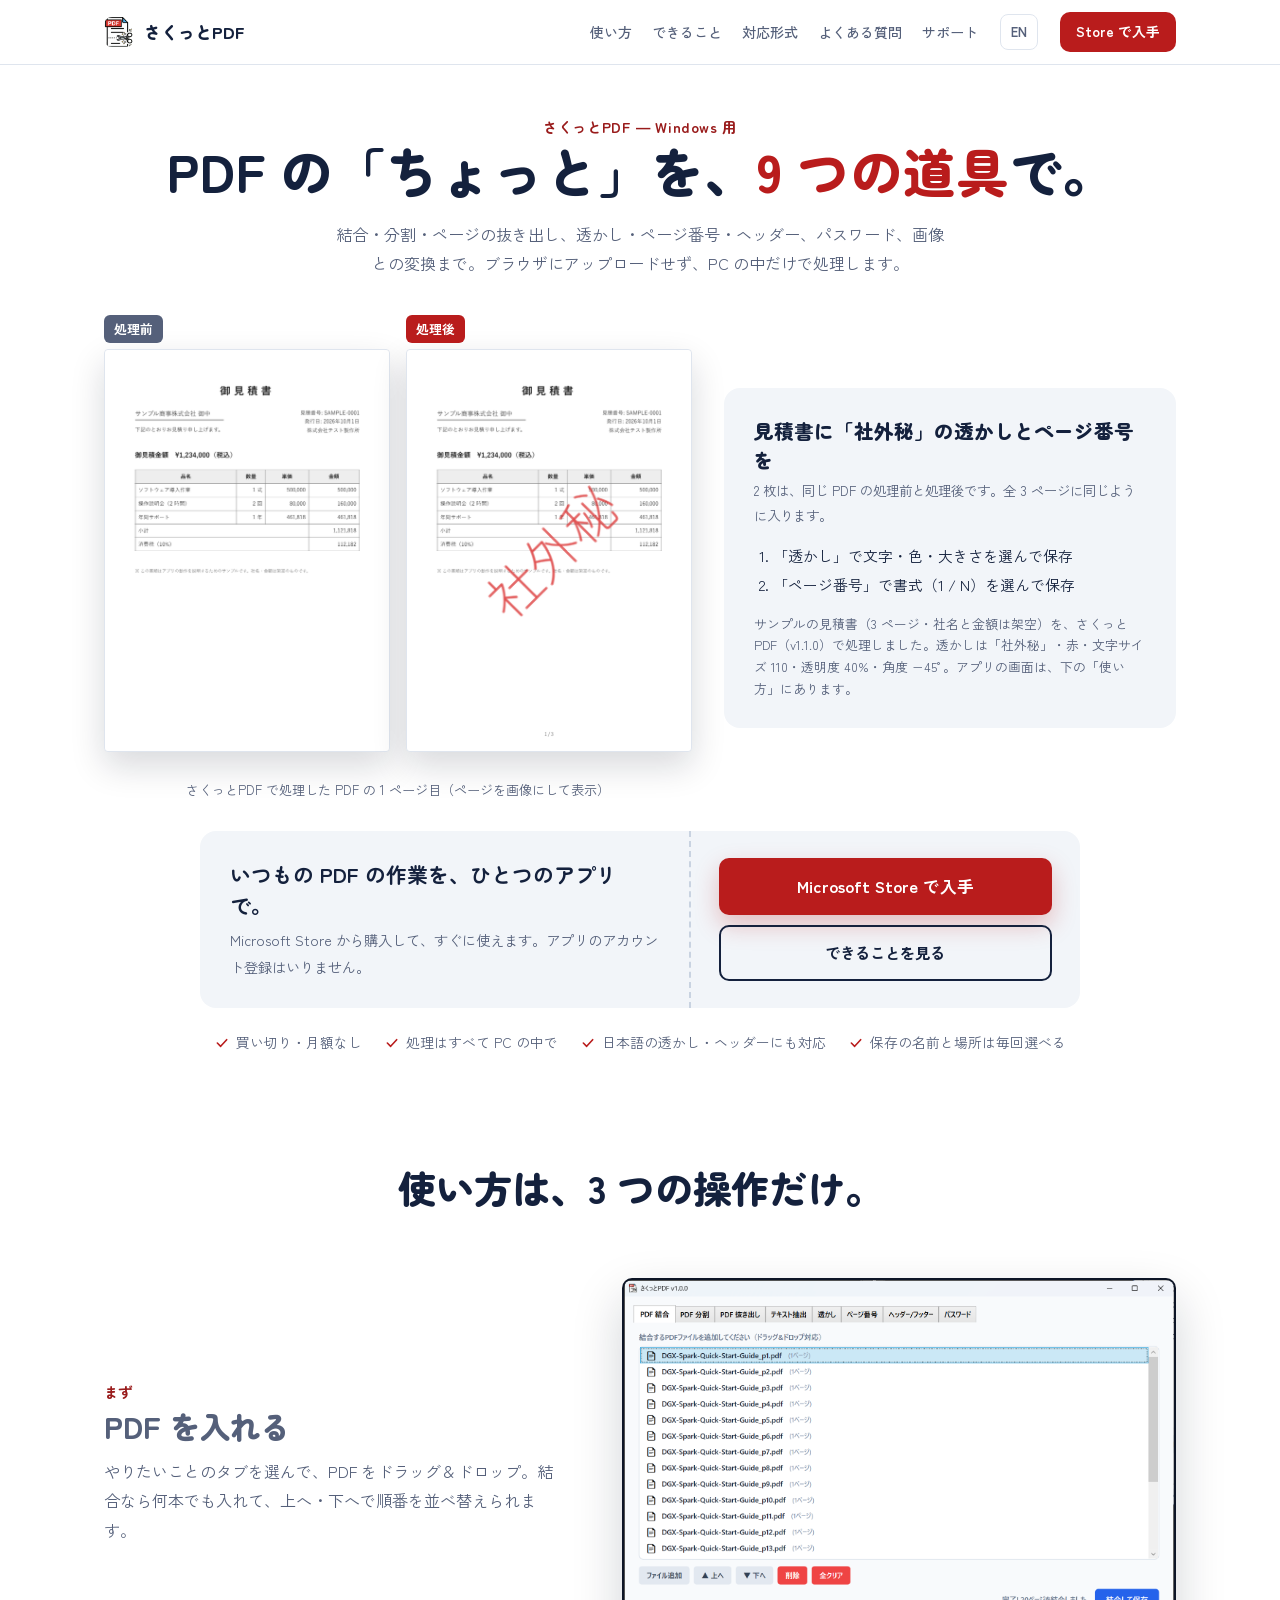
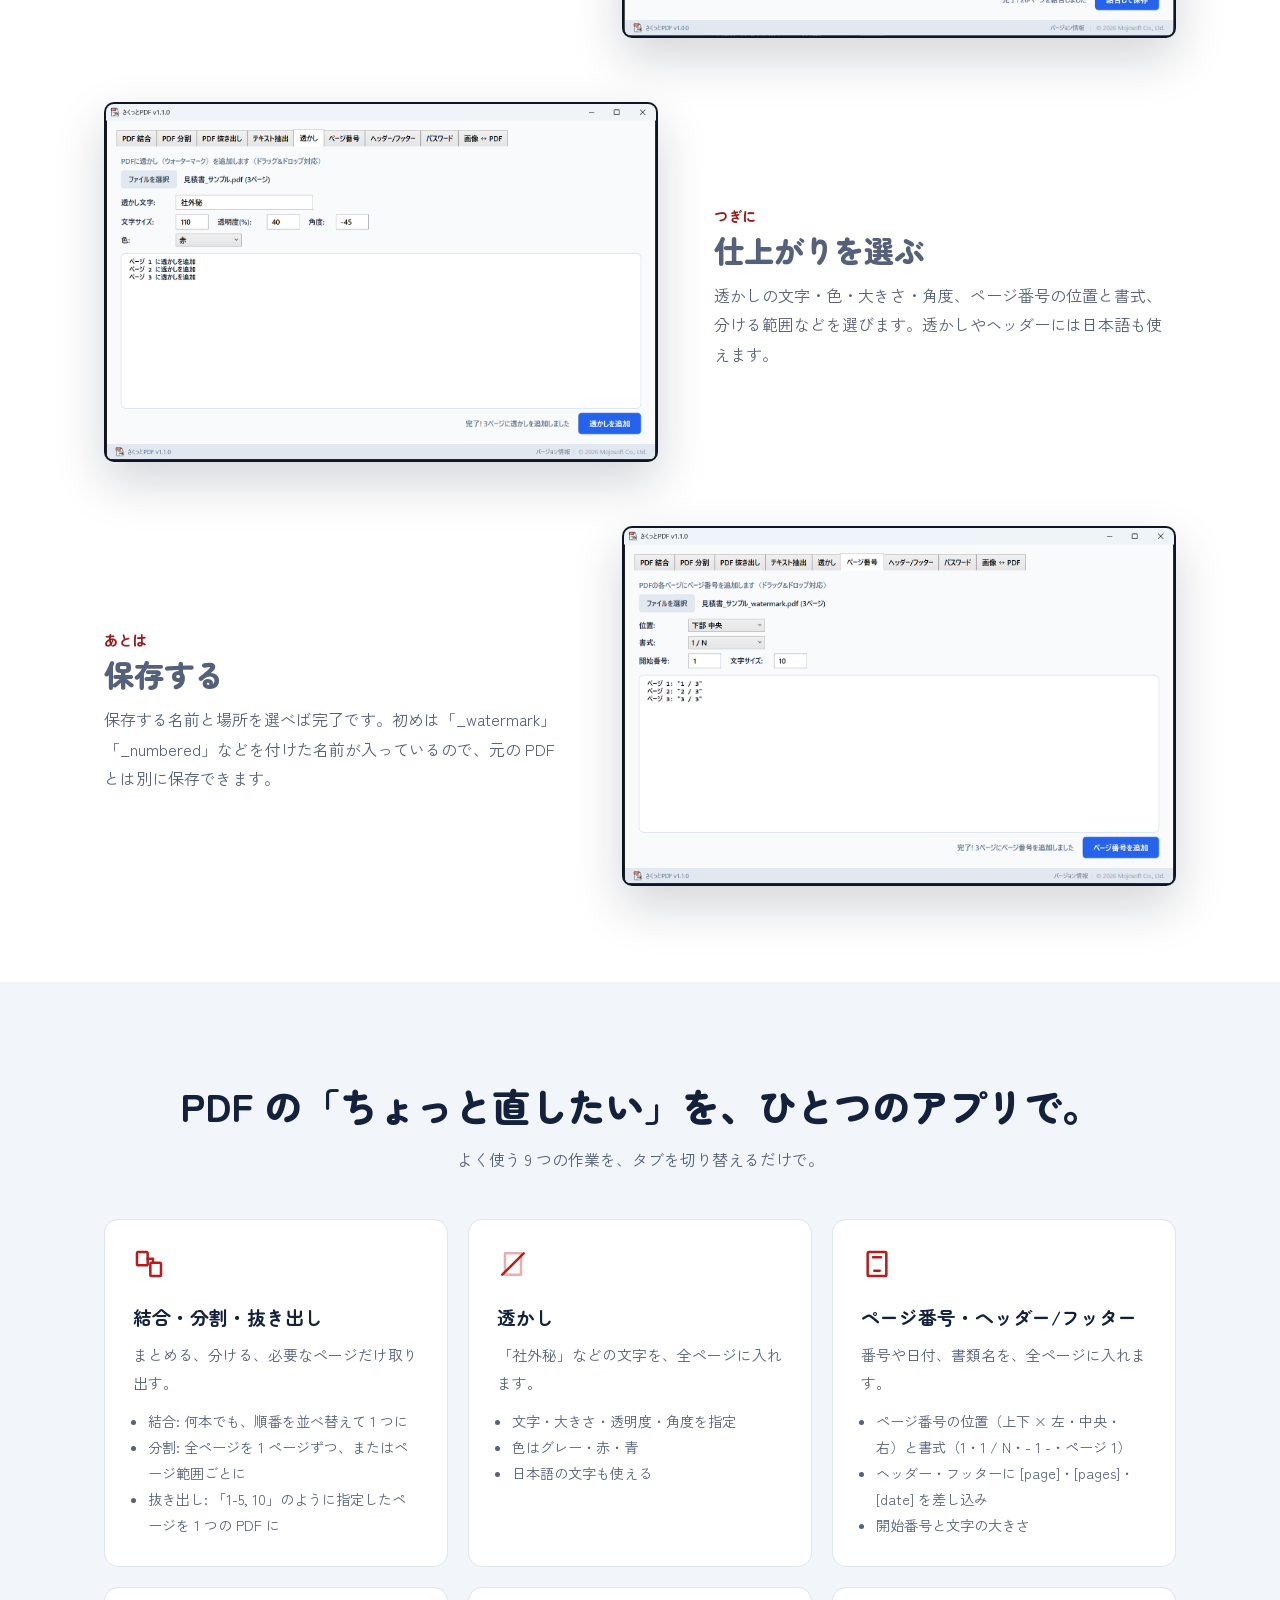
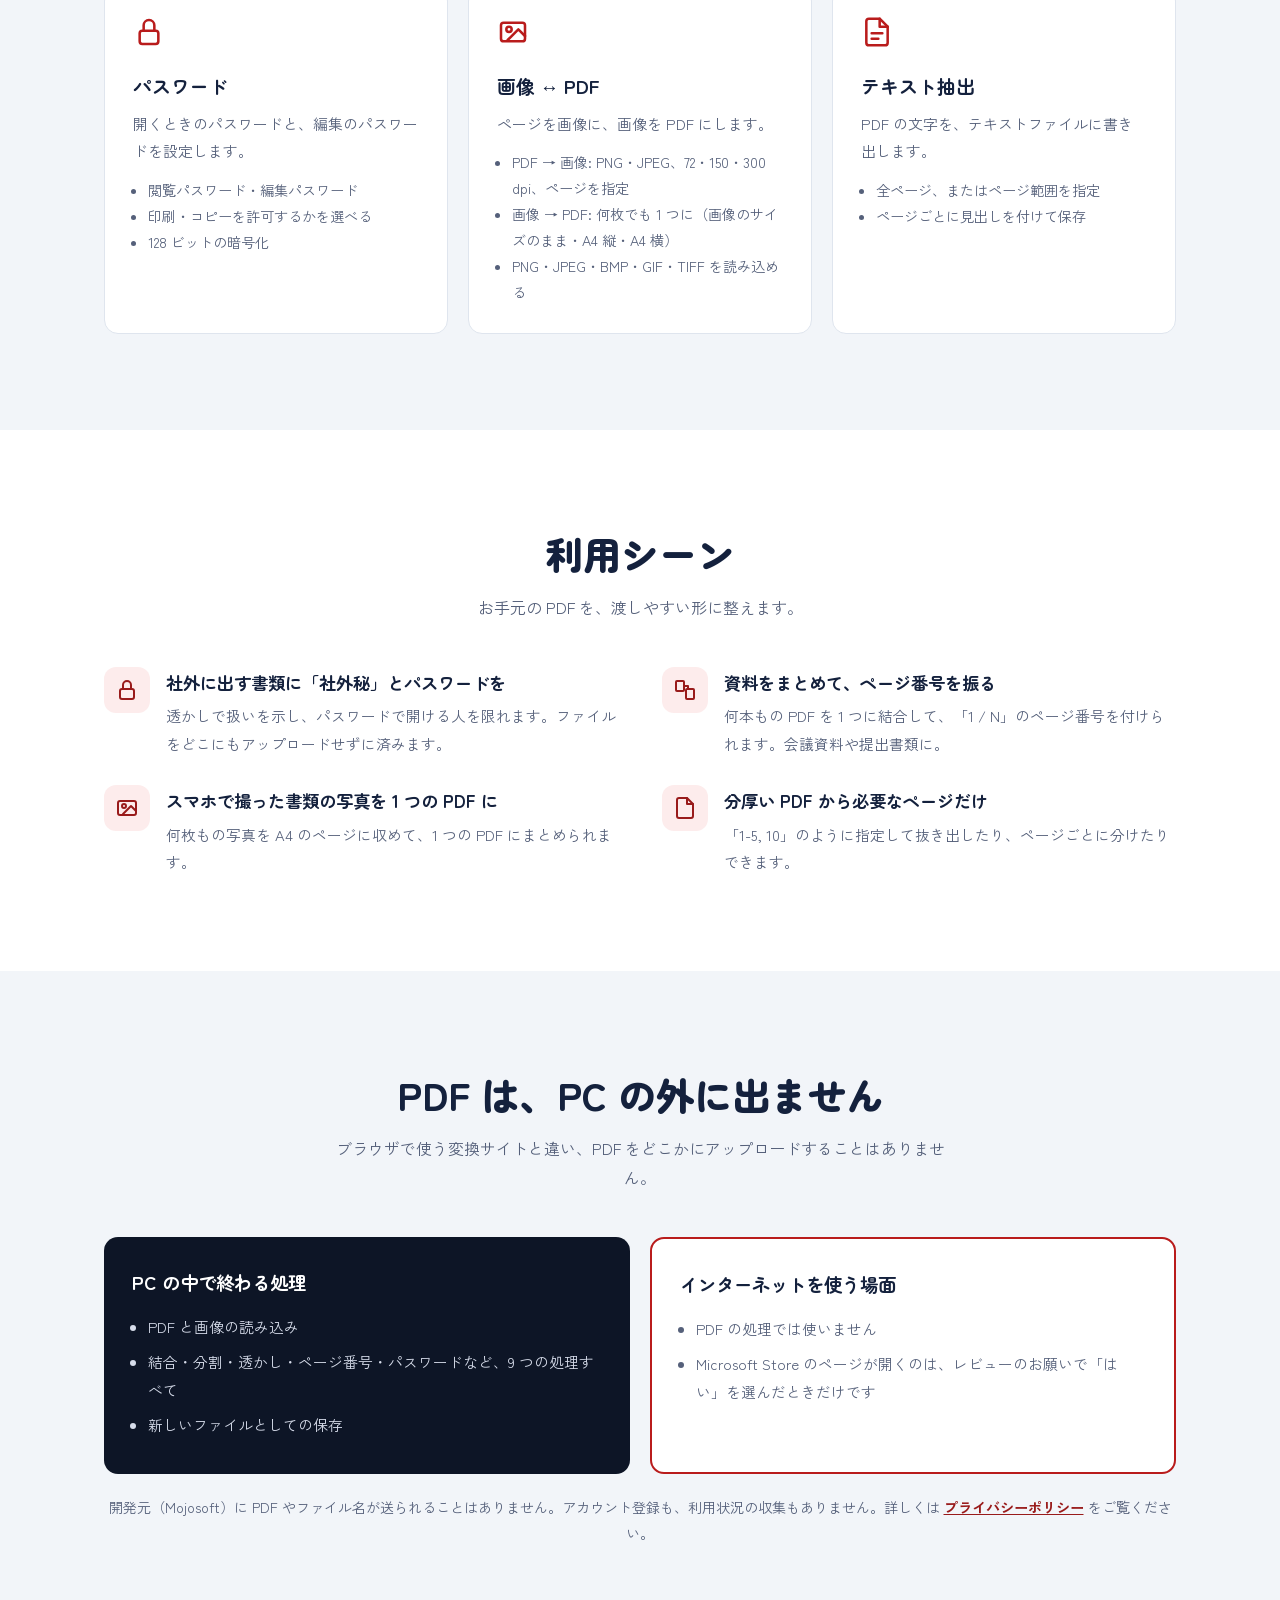
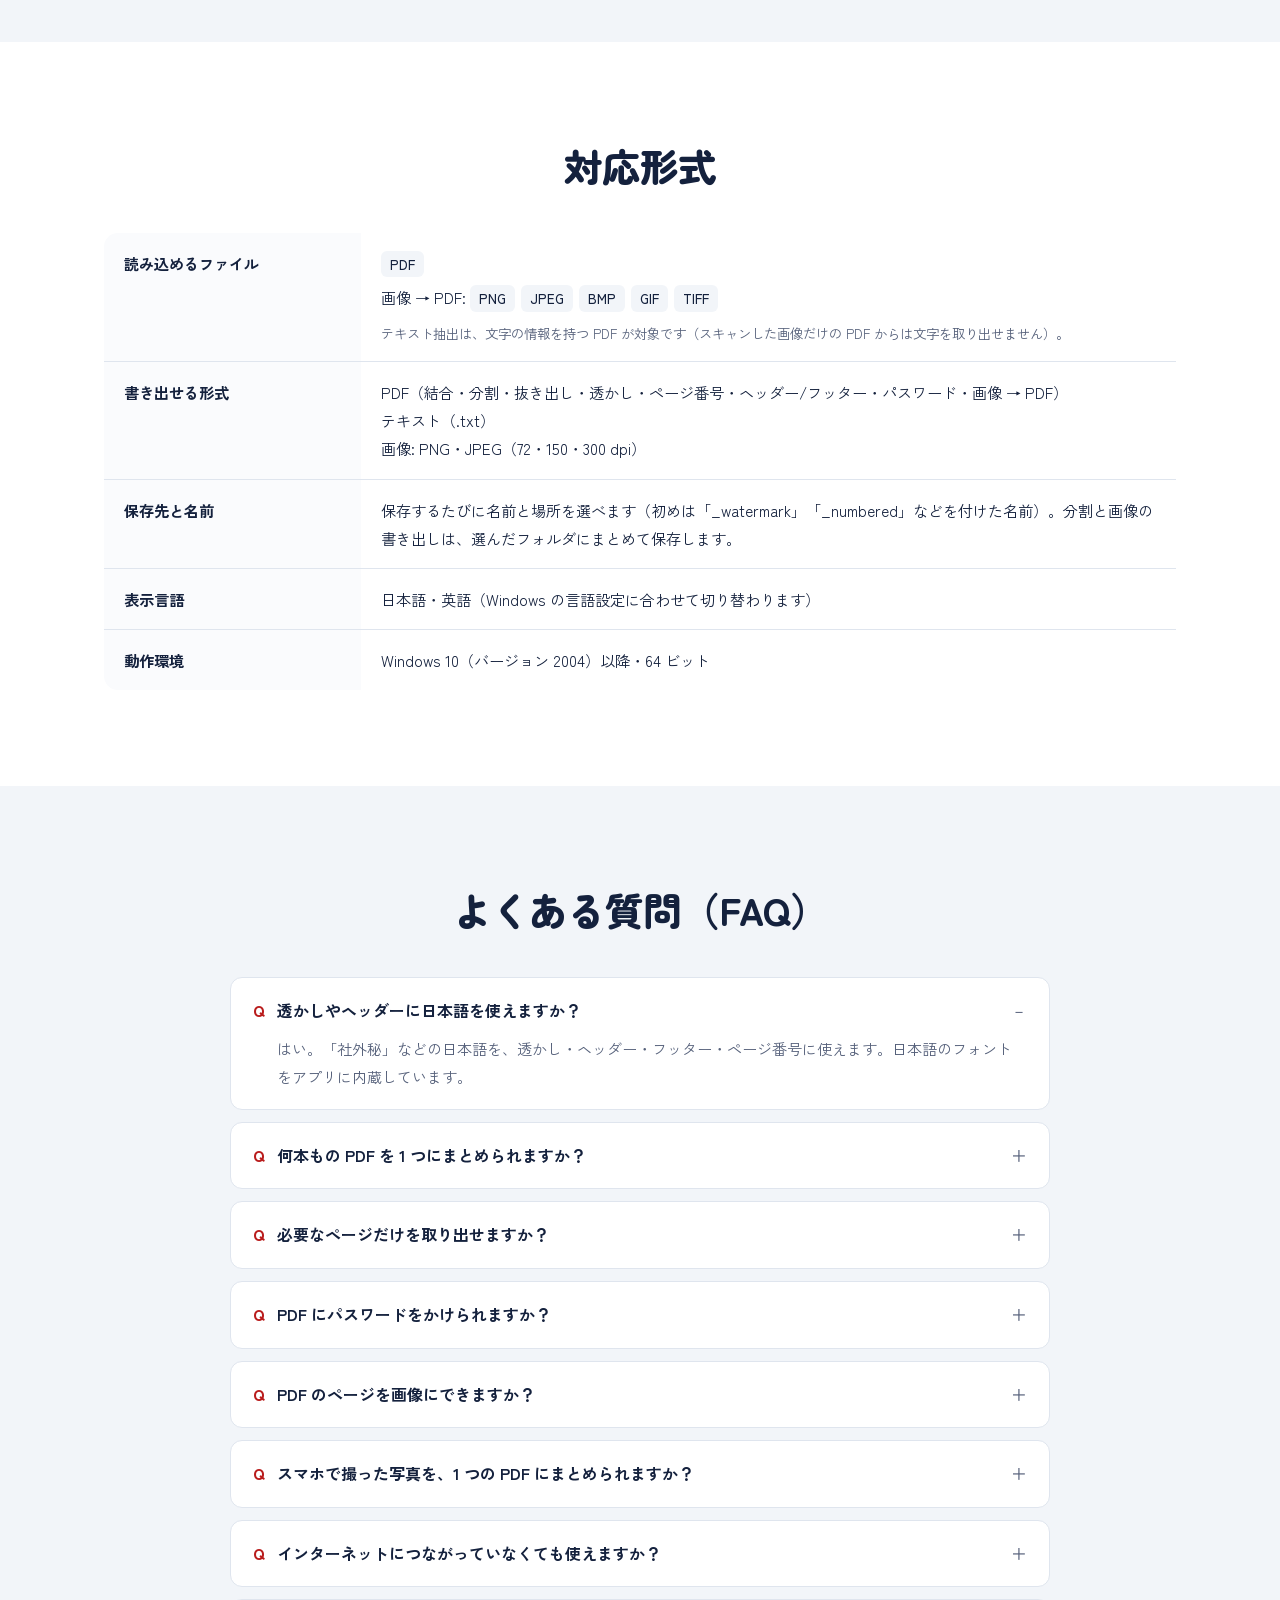
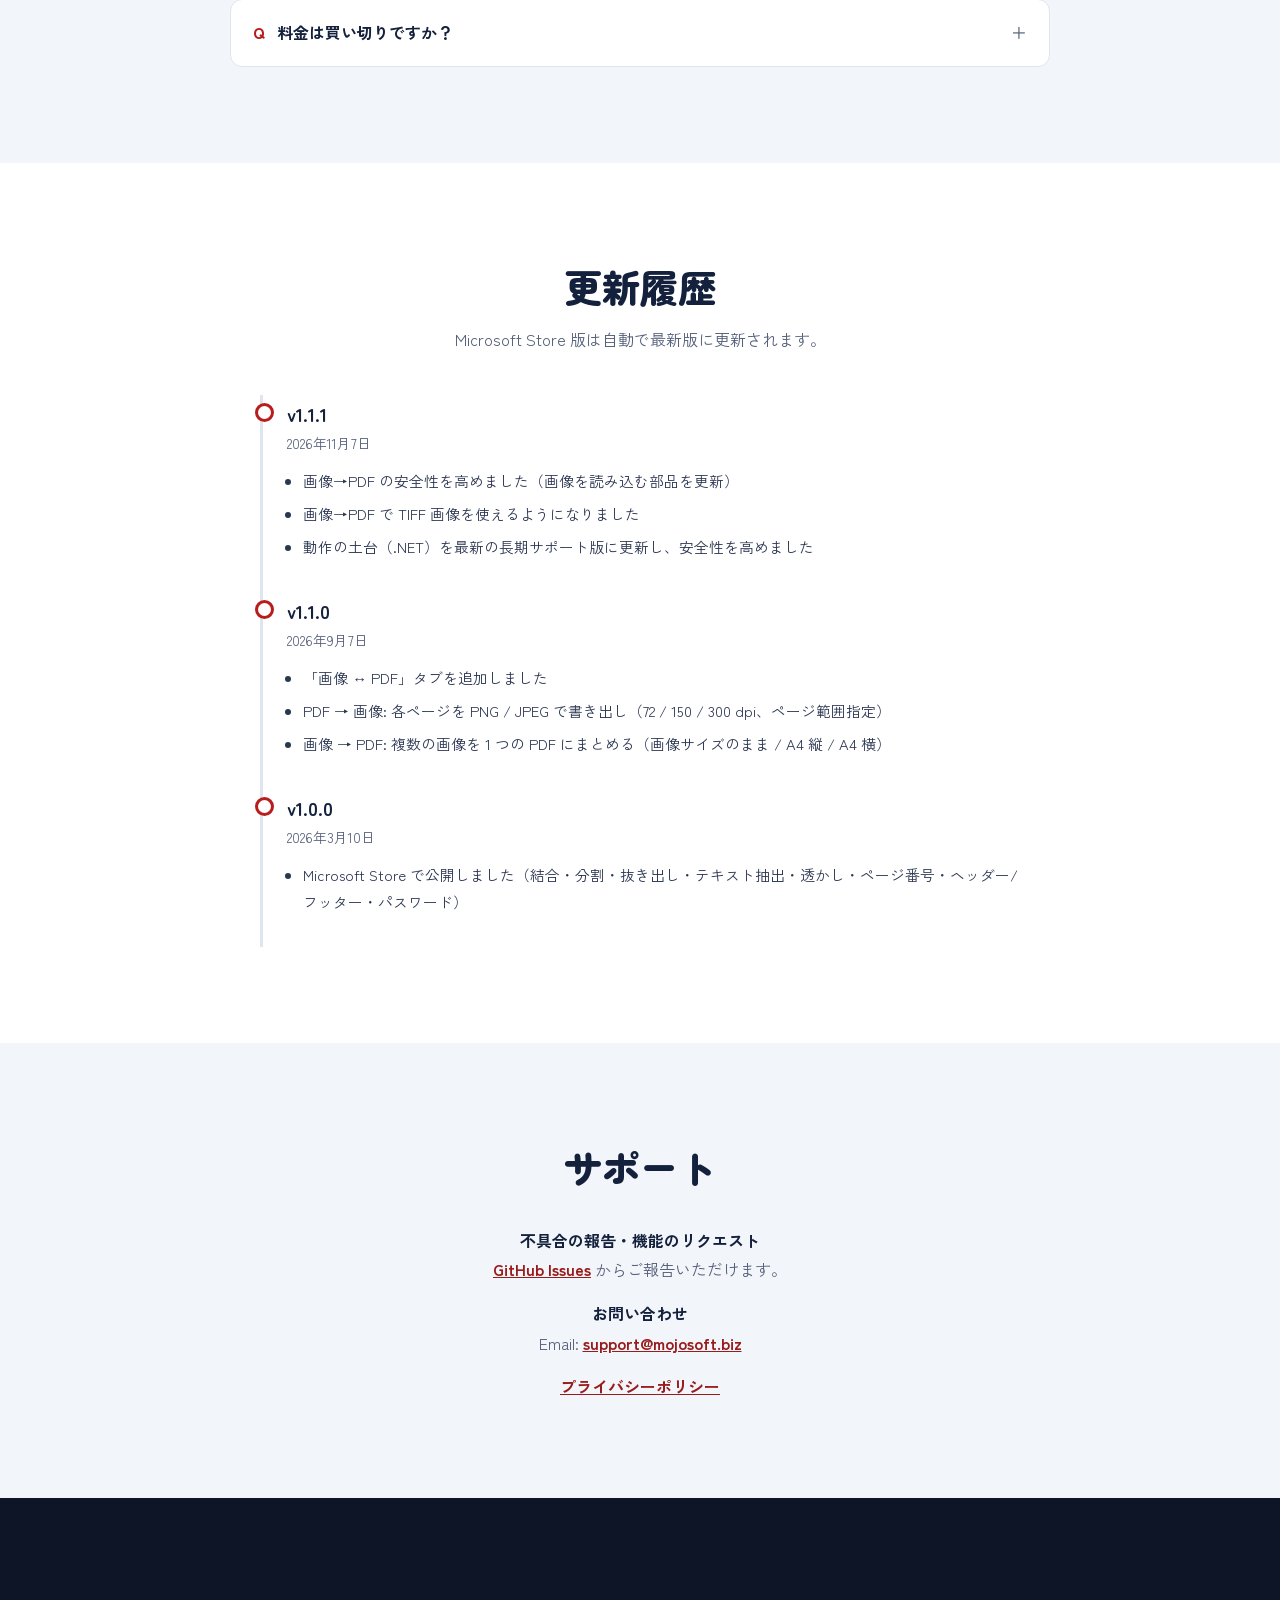
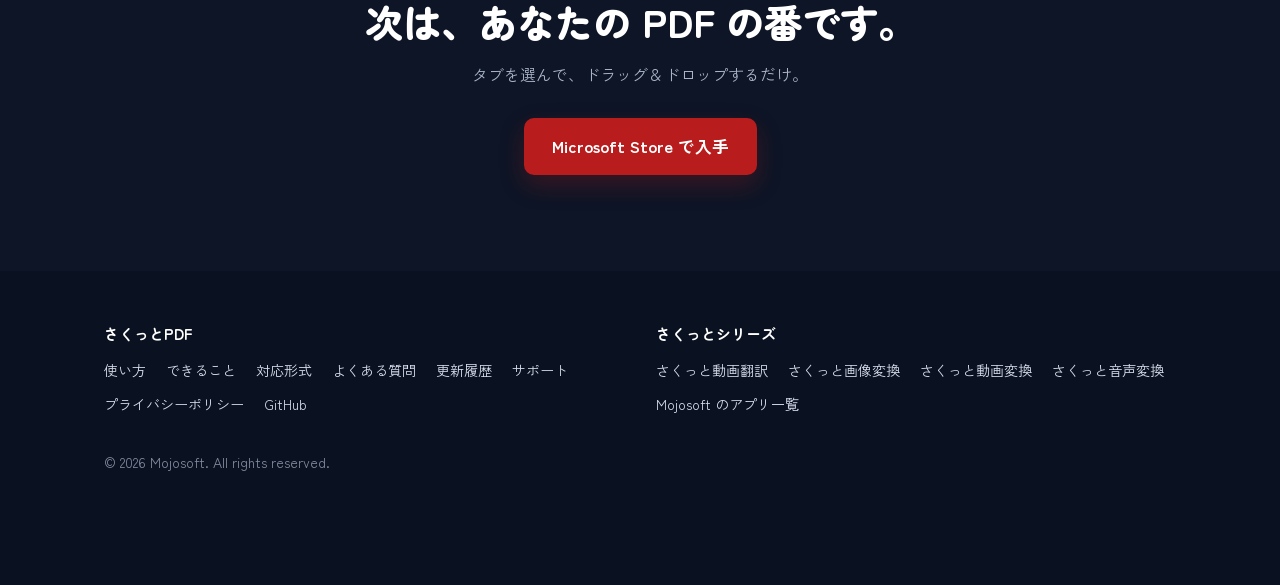
==== commit c98a9663: "docs(lp): 更新履歴に v1.1.1（2026-11-07）を追加 Co-Authored-By: Claude Opus 5.5 <noreply@anthropic.com>" ====
--- a/index.html
+++ b/index.html
@@ -213,6 +213,14 @@
   <div class="center"><h2 class="h2">更新履歴</h2><p class="sub">Microsoft Store 版は自動で最新版に更新されます。</p></div>
   <div class="log">
     <article>
+      <h3>v1.1.1</h3><time datetime="2026-11-07">2026年11月7日</time>
+      <ul>
+        <li>画像→PDF の安全性を高めました（画像を読み込む部品を更新）</li>
+        <li>画像→PDF で TIFF 画像を使えるようになりました</li>
+        <li>動作の土台（.NET）を最新の長期サポート版に更新し、安全性を高めました</li>
+      </ul>
+    </article>
+    <article>
       <h3>v1.1.0</h3><time datetime="2026-09-07">2026年9月7日</time>
       <ul>
         <li>「画像 ↔ PDF」タブを追加しました</li>
